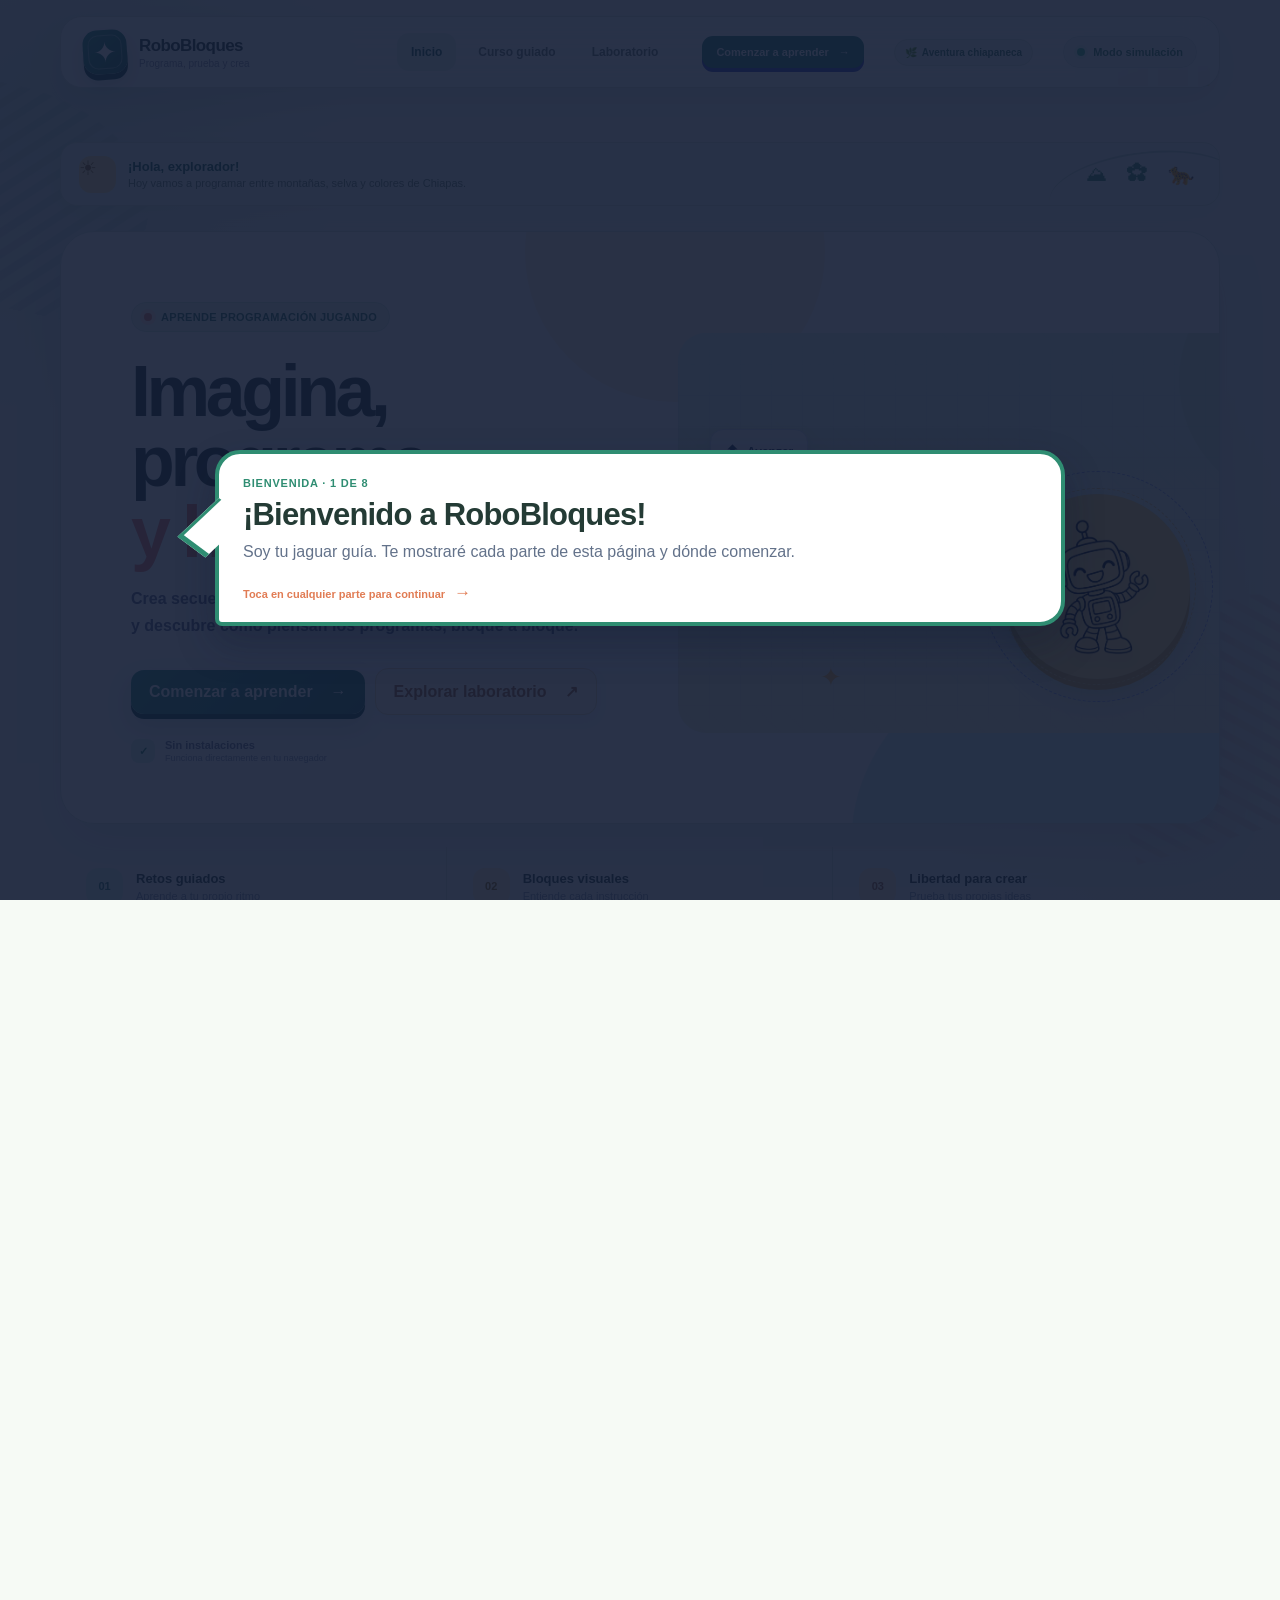
==== index.html @ 923a36af "Keep welcome tour scrims visible Co-authored-by: Copilot <223556219+Copilot@users.noreply.github.com" ====
<!DOCTYPE html>
<html lang="es">
<head>
  <meta charset="UTF-8">
  <meta name="viewport" content="width=device-width, initial-scale=1.0">
  <meta name="theme-color" content="#287C72">
  <title>RoboBloques | Inicio</title>
  <link rel="stylesheet" href="css/styles.css?v=20261118-all-screen-fixed-scrims">
</head>
<body class="site-redesign jaguar-tour-active">
  <div class="app-shell">
    <header class="topbar">
      <a class="brand" href="index.html" aria-label="RoboBloques, ir al inicio">
        <span class="brand-mark brand-mark-css" aria-hidden="true">✦</span>
        <span><strong>RoboBloques</strong><small>Programa, prueba y crea</small></span>
      </a>
      <nav class="main-nav" aria-label="Navegación principal">
        <a href="index.html" class="nav-link is-active">Inicio</a>
        <a href="curso.html" class="nav-link">Curso guiado</a>
        <a href="sandbox.html" class="nav-link">Laboratorio</a>
      </nav>
      <a class="header-cta" href="curso.html">Comenzar a aprender <span aria-hidden="true">→</span></a>
      <span class="region-badge" aria-label="Ambientación de Chiapas"><span aria-hidden="true">🌿</span> Aventura chiapaneca</span>
      <div class="topbar-badge"><span class="status-dot"></span> Modo simulación</div>
    </header>

    <main>
      <div class="chiapas-banner" aria-label="Explora, aprende y crea en Chiapas"><span class="chiapas-banner-icon" aria-hidden="true">☀</span><div><strong>¡Hola, explorador!</strong><span>Hoy vamos a programar entre montañas, selva y colores de Chiapas.</span></div><span class="chiapas-banner-art" aria-hidden="true">⛰ ✿ 🐆</span></div>
      <section class="home-hero home-hero-new" aria-labelledby="home-title">
        <div class="hero-copy">
          <span class="hero-kicker"><i aria-hidden="true"></i> Aprende programación jugando</span>
          <h1 id="home-title">Imagina, programa<br><em>y hazlo realidad.</em></h1>
          <p class="home-helper">Crea secuencias de acciones para tus personajes, resuelve retos y descubre cómo piensan los programas, bloque a bloque.</p>
          <div class="home-hero-actions">
            <a class="button button-primary" href="curso.html">Comenzar a aprender <span aria-hidden="true">→</span></a>
            <a class="button button-secondary" href="sandbox.html">Explorar laboratorio <span aria-hidden="true">↗</span></a>
          </div>
          <div class="hero-note"><span class="hero-note-mark">✓</span><span><strong>Sin instalaciones</strong><small>Funciona directamente en tu navegador</small></span></div>
        </div>
        <div class="hero-lab-visual" aria-label="Robotcito y bloques de programación" role="img">
          <div class="hero-sky-shape"></div><div class="hero-grid"></div>
          <div class="hero-block hero-block-a"><b>⬆</b> Avanzar</div>
          <div class="hero-block hero-block-b"><b>↷</b> Girar</div>
          <div class="hero-block hero-block-c"><b>⏱</b> Esperar</div>
          <div class="hero-robot-platform"><span class="platform-ring"></span><img src="Recursos/robotcito.png" alt=""></div>
          <span class="hero-path-dot path-dot-one"></span><span class="hero-path-dot path-dot-two"></span>
          <span class="hero-star hero-star-one" aria-hidden="true">✦</span><span class="hero-star hero-star-two" aria-hidden="true">✦</span>
        </div>
      </section>

      <section class="home-proof-row" aria-label="Características de RoboBloques">
        <div><span class="proof-icon proof-blue">01</span><p><strong>Retos guiados</strong><small>Aprende a tu propio ritmo</small></p></div>
        <div><span class="proof-icon proof-yellow">02</span><p><strong>Bloques visuales</strong><small>Entiende cada instrucción</small></p></div>
        <div><span class="proof-icon proof-green">03</span><p><strong>Libertad para crear</strong><small>Prueba tus propias ideas</small></p></div>
      </section>

      <section class="home-demo-section" aria-labelledby="demo-title">
        <div class="demo-heading"><span class="eyebrow">Mira cómo funciona</span><h2 id="demo-title">Una idea. Tres bloques.<br><span>Un resultado que puedes ver.</span></h2><p>En RoboBloques, cada instrucción se convierte en una acción visible. Elige, ordena y observa.</p></div>
        <div class="product-demo" aria-label="Ejemplo visual de un programa">
          <div class="demo-code-panel"><div class="demo-panel-label"><span>Tu programa</span><b>3 bloques</b></div><div class="demo-block demo-move"><i>⬆</i><span><strong>Avanzar</strong><small>Mover hacia adelante</small></span><b>1</b></div><div class="demo-connector"></div><div class="demo-block demo-turn"><i>↷</i><span><strong>Girar derecha</strong><small>Cambiar de dirección</small></span><b>2</b></div><div class="demo-connector"></div><div class="demo-block demo-wait"><i>⏱</i><span><strong>Esperar</strong><small>Hacer una pausa</small></span><b>3</b></div></div>
          <div class="demo-stage"><span class="demo-stage-label">Escenario</span><span class="demo-cloud cloud-one"></span><span class="demo-cloud cloud-two"></span><span class="demo-track-line"></span><span class="demo-goal">✦</span><img src="Recursos/robotcito.png" alt="Robotcito listo para ejecutar el programa"><span class="demo-speech">¡Listo para explorar!</span></div>
          <div class="demo-result"><span class="demo-result-icon">✓</span><strong>Programa ejecutado</strong><p>Robotcito siguió tus instrucciones.</p><a href="sandbox.html">Probarlo en el laboratorio →</a></div>
        </div>
      </section>

      <section class="home-paths home-paths-new" aria-labelledby="options-title">
        <div class="section-heading home-section-heading"><div><span class="eyebrow">Dos formas de aprender</span><h2 id="options-title">Elige cómo quieres comenzar</h2></div><span class="home-heading-note">Puedes cambiar de camino cuando quieras</span></div>
        <div class="learning-modes">
          <article class="learning-mode mode-course"><div class="mode-illustration"><span class="mode-sun"></span><span class="mode-road"></span><span class="mode-flag">★</span><span class="mode-step mode-step-one">1</span><span class="mode-step mode-step-two">2</span><span class="mode-step mode-step-three">3</span></div><div class="mode-copy"><span class="mode-label">Ruta paso a paso</span><h3>Curso guiado</h3><p>Misiones cortas para conocer los bloques, ordenar instrucciones y ganar confianza creando.</p><div class="mode-meta"><span>10 misiones</span><span>•</span><span>Nivel inicial</span></div><a href="curso.html" class="mode-link">Comenzar el curso <b>→</b></a></div></article>
          <article class="learning-mode mode-lab"><div class="mode-illustration"><span class="mode-lab-circle"></span><span class="mode-lab-block lab-block-one">⬆</span><span class="mode-lab-block lab-block-two">↷</span><span class="mode-lab-block lab-block-three">⏱</span><span class="mode-lab-spark">✦</span></div><div class="mode-copy"><span class="mode-label">Experimentación libre</span><h3>Laboratorio creativo</h3><p>Combina acciones, programa a tus personajes y descubre qué ocurre con cada nueva idea.</p><div class="mode-meta"><span>Sin límite de ideas</span><span>•</span><span>Modo libre</span></div><a href="sandbox.html" class="mode-link">Abrir el laboratorio <b>↗</b></a></div></article>
        </div>
      </section>

      <section class="home-process" id="how-it-works" aria-labelledby="process-title"><div class="process-intro"><span class="eyebrow">Así se aprende</span><h2 id="process-title">Del primer bloque<br><span>a tu propia aventura.</span></h2><p>La interfaz te acompaña para que aprender programación se sienta como crear, no como memorizar.</p></div><div class="process-list"><div class="process-item"><span>01</span><div><strong>Elige tus bloques</strong><p>Selecciona las acciones que necesita tu personaje.</p></div></div><div class="process-item"><span>02</span><div><strong>Organiza las instrucciones</strong><p>Arma una secuencia y piensa qué ocurrirá primero.</p></div></div><div class="process-item"><span>03</span><div><strong>Ejecuta y descubre</strong><p>Observa el resultado, cambia tu idea y vuelve a intentarlo.</p></div></div></div></section>

      <section class="home-final-cta" aria-labelledby="final-title"><div><span class="eyebrow">Tu siguiente gran idea empieza aquí</span><h2 id="final-title">¿Qué quieres crear hoy?</h2><p>Empieza con una misión o abre el laboratorio y construye tu propia aventura.</p></div><div class="final-actions"><a class="button button-primary" href="curso.html">Comenzar a aprender →</a><a class="button button-light" href="sandbox.html">Ir al laboratorio ↗</a></div></section>
    </main>
    <footer><strong>RoboBloques</strong><span>Aprende, prueba y crea con bloques visuales.</span><nav aria-label="Enlaces del pie de página"><a href="index.html">Inicio</a><a href="curso.html">Curso guiado</a><a href="sandbox.html">Laboratorio</a></nav></footer>
  </div>
  <section class="jaguar-welcome" id="jaguar-welcome" aria-label="Bienvenida guiada" aria-live="polite">
    <div class="jaguar-welcome-scrim"></div>
    <div class="jaguar-overlay-panels" aria-hidden="true">
      <i class="jaguar-overlay-panel panel-top"></i>
      <i class="jaguar-overlay-panel panel-right"></i>
      <i class="jaguar-overlay-panel panel-bottom"></i>
      <i class="jaguar-overlay-panel panel-left"></i>
    </div>
    <div class="jaguar-guide" role="dialog" aria-modal="true" aria-labelledby="jaguar-guide-title">
      <div class="jaguar-speech" id="jaguar-speech">
        <span class="jaguar-speech-tail" aria-hidden="true"></span>
        <span class="jaguar-speech-step" id="jaguar-speech-step"></span>
        <h2 id="jaguar-guide-title">¡Bienvenido a RoboBloques!</h2>
        <p id="jaguar-guide-text">Soy tu jaguar guía. Toca la pantalla para conocer esta aventura.</p>
        <span class="jaguar-speech-hint">Toca en cualquier parte para continuar <b aria-hidden="true">→</b></span>
      </div>
      <img class="jaguar-guide-image jaguar-guide-image-left" src="Recursos/Jaguar Izq.png" alt="Jaguar guía de RoboBloques mirando a la izquierda">
      <img class="jaguar-guide-image jaguar-guide-image-right" src="Recursos/Jaguar Der.png" alt="" aria-hidden="true">
    </div>
    <div class="jaguar-spotlight" id="jaguar-spotlight" aria-hidden="true"></div>
  </section>
  <script src="js/welcome.js?v=20261118-mobile-fixed-scrims-all-steps"></script>
  <script src="js/mobile-tour-layout.js?v=20261118-mobile-fixed-scrims-all-steps"></script>
</body>
</html>
---- css/styles.css ----
:root {
  --ink: #202344;
  --muted: #747894;
  --purple: #5b5ce2;
  --purple-dark: #4849c9;
  --lavender: #efefff;
  --yellow: #ffc857;
  --mint: #d9f7ee;
  --pink: #ffe5f0;
  --line: #e6e6f3;
  --white: #fff;
  --shadow: 0 16px 40px rgba(55, 54, 133, .1);
}

/* Sistema fluido global: los componentes escalan antes de necesitar un breakpoint. */
:root {
  --page-gutter-fluid: clamp(12px, 4vw, 36px);
}

html,
body {
  max-width: 100%;
  overflow-x: clip;
}

img,
svg,
video,
canvas {
  max-width: 100%;
}

.site-redesign main,
.site-redesign .topbar {
  width: min(1160px, calc(100% - (var(--page-gutter-fluid) * 2)));
}

.site-redesign main {
  padding-inline: 0;
}

.site-redesign .topbar {
  gap: clamp(10px, 2.5vw, 30px);
}

.site-redesign .home-hero-new {
  grid-template-columns: minmax(0, 1fr) minmax(280px, .95fr);
  gap: clamp(20px, 4vw, 64px);
  padding-inline: clamp(22px, 6vw, 70px);
}

.site-redesign .home-hero-new h1 {
  font-size: clamp(2.5rem, 5.6vw, 4.625rem);
}

.home-proof-row,
.learning-modes,
.product-demo,
.entry-grid {
  grid-template-columns: repeat(auto-fit, minmax(min(100%, 240px), 1fr));
}

.site-redesign .lesson-layout {
  grid-template-columns: minmax(210px, .78fr) minmax(0, 2fr);
}

.site-redesign .workspace-layout {
  grid-template-columns: minmax(220px, .8fr) minmax(0, 2fr);
}

.entry-card,
.learning-mode,
.lesson-content,
.home-demo-section,
.stage-column,
.program-panel,
.sequence-panel {
  container-type: inline-size;
}

.entry-card,
.learning-mode,
.lesson-intro,
.challenge-card,
.lesson-block-picker,
.lesson-workspace,
.lesson-actions,
.lesson-navigation,
.stage-toolbar,
.sequence-panel-heading {
  min-width: 0;
}

.entry-card p,
.learning-mode p,
.lesson-intro p,
.challenge-card p,
.stage-toolbar span,
.sequence-character {
  overflow-wrap: anywhere;
}

.hero-lab-visual,
.demo-stage,
.lesson-stage {
  aspect-ratio: 16 / 9;
}

@container (max-width: 420px) {
  .entry-card {
    display: grid;
    grid-template-columns: minmax(56px, 76px) minmax(0, 1fr);
    gap: clamp(12px, 4cqw, 20px);
    min-height: 0;
    padding: clamp(16px, 5cqw, 24px);
  }

  .entry-card .card-icon {
    width: 100%;
    height: auto;
    aspect-ratio: 1;
  }

  .entry-card h3 {
    font-size: clamp(1.05rem, 6cqw, 1.4rem);
  }
}

@container (max-width: 520px) {
  .learning-mode {
    grid-template-columns: minmax(76px, 30%) minmax(0, 1fr);
  }

  .mode-copy {
    min-width: 0;
    padding: clamp(14px, 4cqw, 22px);
  }

  .mode-meta {
    flex-wrap: wrap;
  }
}

@media (max-width: 768px) {
  .site-redesign main {
    width: min(100% - 24px, 560px);
  }

  .site-redesign .home-hero-new {
    grid-template-columns: 1fr;
  }

  .site-redesign .lesson-layout,
  .site-redesign .workspace-layout {
    grid-template-columns: 1fr;
  }

  .site-redesign .lesson-actions,
  .site-redesign .lesson-navigation {
    flex-wrap: wrap;
  }

  .site-redesign .lesson-navigation > * {
    min-width: min(100%, 150px);
    flex: 1 1 150px;
  }
}

@media (max-width: 480px) {
  .site-redesign .home-hero-new h1 {
    letter-spacing: -0.08em;
  }

  .site-redesign .home-hero-new .hero-lab-visual {
    aspect-ratio: 1 / 1;
  }

  .site-redesign .lesson-stage,
  .site-redesign .demo-stage {
    aspect-ratio: 4 / 3;
  }
}

* { box-sizing: border-box; }
html { scroll-behavior: smooth; }
body { margin: 0; background: #fafaff; color: var(--ink); font-family: "Trebuchet MS", "Segoe UI", sans-serif; }
a { color: inherit; text-decoration: none; }
button { font: inherit; }
.app-shell { min-height: 100vh; }
.topbar { height: 76px; display: flex; align-items: center; gap: 36px; padding: 0 max(24px, calc((100% - 1180px) / 2)); background: var(--white); border-bottom: 1px solid var(--line); }
.brand { display: flex; align-items: center; gap: 10px; margin-right: auto; }
.brand-mark { display: grid; place-items: center; width: 48px; height: 48px; overflow: hidden; border-radius: 14px; background: var(--lavender); font-size: 25px; }
.brand-mark img { display: block; width: 100%; height: 100%; object-fit: cover; }
.brand strong, .brand small { display: block; }
.brand strong { font-size: 18px; letter-spacing: -.4px; }
.brand small { color: var(--muted); font-size: 11px; margin-top: 2px; }
.main-nav { display: flex; align-self: stretch; gap: 25px; }
.nav-link { display: flex; align-items: center; color: var(--muted); font-size: 14px; font-weight: 700; position: relative; }
.nav-link.is-active, .nav-link:hover { color: var(--purple); }
.nav-link.is-active::after { content: ""; position: absolute; right: 0; bottom: 0; left: 0; height: 3px; border-radius: 3px 3px 0 0; background: var(--purple); }
.topbar-badge, .progress-badge { padding: 9px 13px; border-radius: 20px; background: #f6f6fc; color: var(--muted); font-size: 11px; font-weight: 700; white-space: nowrap; }
.status-dot { display: inline-block; width: 8px; height: 8px; margin-right: 5px; border-radius: 50%; background: #4fcd9b; box-shadow: 0 0 0 3px #dff9ee; }
main { max-width: 1180px; margin: 0 auto; padding: 54px 24px 70px; }
.view { display: none; animation: appear .35s ease; }
.view.is-visible { display: block; }
@keyframes appear { from { opacity: 0; transform: translateY(6px); } to { opacity: 1; transform: translateY(0); } }
.hero { display: flex; align-items: center; justify-content: space-between; min-height: 350px; padding: 25px 74px; overflow: hidden; border-radius: 30px; background: linear-gradient(120deg, #eaeaff, #f5f2ff); }
.hero-copy { max-width: 540px; }
.eyebrow { display: inline-block; color: var(--purple); font-size: 12px; font-weight: 800; letter-spacing: .5px; text-transform: uppercase; }
h1, h2, h3, p { margin-top: 0; }
h1 { margin: 10px 0 14px; font-size: clamp(34px, 5vw, 51px); line-height: 1.05; letter-spacing: -1.8px; }
h1 span { color: var(--purple); }
.hero p, .page-header p { max-width: 475px; color: var(--muted); line-height: 1.6; }
.button { display: inline-flex; align-items: center; justify-content: center; border: 0; border-radius: 12px; padding: 13px 18px; cursor: pointer; font-weight: 800; transition: transform .2s, box-shadow .2s, background .2s; }
.button:hover { transform: translateY(-2px); }
.button-primary { color: white; background: var(--purple); box-shadow: 0 8px 18px rgba(91, 92, 226, .22); }
.button-primary:hover { background: var(--purple-dark); }
.button-quiet { color: var(--purple); background: transparent; }
.hero .button { gap: 18px; margin-top: 11px; }
.hero-robot { position: relative; display: grid; place-items: center; width: 340px; height: 290px; }
.robot-face { display: grid; place-items: center; width: 255px; height: 240px; overflow: visible; z-index: 2; }
.robot-face img { display: block; width: auto; height: auto; max-width: 100%; max-height: 100%; object-fit: contain; object-position: center; }
.robot-wheels { display: flex; justify-content: space-between; width: 173px; margin-top: -4px; z-index: 1; }
.robot-wheels span { width: 38px; height: 59px; border-radius: 50%; background: var(--ink); }
.hero-shadow { position: absolute; bottom: 17px; width: 250px; height: 22px; border-radius: 50%; background: rgba(91, 92, 226, .16); }
.spark { position: absolute; color: var(--purple); font-size: 27px; }.spark-one { top: 20px; right: 18px; }.spark-two { bottom: 73px; left: 15px; font-size: 19px; }
.section-heading { display: flex; align-items: end; justify-content: space-between; margin: 50px 0 21px; }
h2 { margin: 6px 0 0; font-size: 27px; letter-spacing: -.8px; }
.step-pill { padding: 8px 12px; border-radius: 16px; color: #ad7415; background: #fff4d9; font-size: 11px; font-weight: 800; }
.entry-grid { display: grid; grid-template-columns: 1fr 1fr; gap: 22px; }
.entry-card { display: flex; gap: 24px; min-height: 190px; padding: 28px; border-radius: 22px; border: 1px solid transparent; box-shadow: var(--shadow); transition: transform .2s, box-shadow .2s; }
.entry-card:hover { transform: translateY(-4px); box-shadow: 0 20px 44px rgba(55, 54, 133, .16); }
.entry-card-course { background: var(--white); border-color: #e5e4ff; }.entry-card-sandbox { background: #fff8e9; border-color: #ffedc2; }
.card-icon { display: grid; place-items: center; width: 112px; height: 112px; flex: none; overflow: visible; border-radius: 25px; background: var(--lavender); }.card-icon img { display: block; width: auto; height: auto; max-width: 100%; max-height: 100%; object-fit: contain; object-position: center; }.entry-card-sandbox .card-icon { background: #ffebb9; }
.card-label { display: block; margin-bottom: 8px; color: var(--muted); font-size: 11px; font-weight: 800; letter-spacing: .4px; text-transform: uppercase; }
.entry-card h3, .status-copy h3 { margin: 0 0 8px; font-size: 22px; }.entry-card p { margin-bottom: 18px; color: var(--muted); font-size: 13px; line-height: 1.5; }.card-action { color: var(--purple); font-size: 12px; font-weight: 800; }.card-action b { margin-left: 7px; }
.status-panel { display: flex; align-items: center; gap: 24px; margin-top: 24px; padding: 20px 28px; border: 1px solid var(--line); border-radius: 18px; background: white; }.status-illustration { display: grid; place-items: center; width: 130px; height: 82px; overflow: visible; border-radius: 18px; background: var(--mint); }.status-illustration img { display: block; width: auto; height: auto; max-width: 100%; max-height: 100%; object-fit: contain; object-position: center; }.status-copy { flex: 1; }.status-copy .card-label { margin-bottom: 3px; }.status-copy h3 { font-size: 16px; margin-bottom: 3px; }.status-copy p { margin: 0; color: var(--muted); font-size: 12px; }.connection-status { color: #43a982; font-size: 12px; font-weight: 800; }
.page-header { display: flex; align-items: end; justify-content: space-between; margin-bottom: 35px; }.page-header h1 { margin-bottom: 8px; font-size: 42px; }.page-header p { margin-bottom: 0; }
.lesson-layout, .sandbox-layout { display: grid; grid-template-columns: 250px 1fr; gap: 32px; }.lesson-sidebar { padding-right: 25px; border-right: 1px solid var(--line); }.progress-top { display: flex; justify-content: space-between; margin-bottom: 9px; color: var(--muted); font-size: 11px; font-weight: 800; }.progress-top strong { color: var(--purple); }.progress-stars { margin: -3px 0 9px; color: #b87900; font-size: 12px; font-weight: 900; }.progress-track { height: 7px; overflow: hidden; border-radius: 5px; background: #e9e9f5; }.progress-track span { display: block; height: 100%; border-radius: inherit; background: var(--purple); }.lesson-list { margin-top: 35px; }.list-title, .menu-title { display: block; margin-bottom: 15px; color: var(--muted); font-size: 11px; font-weight: 800; letter-spacing: .7px; text-transform: uppercase; }.lesson-item { display: flex; align-items: center; gap: 10px; padding: 12px 8px; margin-bottom: 8px; border-radius: 12px; }.lesson-item.is-current { background: var(--lavender); color: var(--purple); }.lesson-item.is-locked { color: #a9aabd; }.lesson-item > span { display: grid; place-items: center; width: 27px; height: 27px; border-radius: 50%; background: white; font-size: 12px; font-weight: 800; }.lesson-item.is-current > span { color: white; background: var(--purple); }.lesson-item div { flex: 1; }.lesson-item strong, .lesson-item small { display: block; }.lesson-item strong { font-size: 12px; }.lesson-item small { margin-top: 3px; font-size: 10px; }.lesson-item b { font-size: 15px; }.tip-box { display: flex; gap: 8px; margin-top: 70px; padding: 14px; border-radius: 13px; background: #fff4d9; color: #9a7228; font-size: 12px; line-height: 1.4; }.tip-box p { margin: 0; }.lesson-intro { display: flex; gap: 17px; align-items: center; }.lesson-number { display: grid; place-items: center; width: 48px; height: 48px; color: var(--purple); border-radius: 14px; background: var(--lavender); font-size: 17px; font-weight: 900; }.lesson-intro h2 { margin: 0 0 4px; font-size: 21px; }.lesson-intro p { margin: 0; color: var(--muted); font-size: 13px; }.challenge-card { display: flex; gap: 13px; margin: 25px 0; padding: 16px; border-radius: 14px; background: var(--mint); color: #267c67; }.challenge-icon { font-size: 25px; }.challenge-card strong { display: block; margin-bottom: 4px; font-size: 12px; }.challenge-card p { margin: 0; font-size: 12px; line-height: 1.45; }
.module-nav { margin-top: 24px; }.module-item { display: flex; align-items: flex-start; gap: 9px; width: 100%; margin-bottom: 7px; padding: 9px 8px; border: 0; border-radius: 11px; color: var(--muted); background: transparent; cursor: pointer; text-align: left; }.module-item:hover:not(:disabled), .module-item.is-current { color: var(--purple); background: var(--lavender); }.module-item:disabled { cursor: not-allowed; opacity: .55; }.module-item > span { display: grid; flex: 0 0 25px; place-items: center; width: 25px; height: 25px; border-radius: 8px; color: var(--purple); background: white; font-size: 11px; font-weight: 900; }.module-item div { flex: 1; }.module-item strong, .module-item small { display: block; }.module-item strong { font-size: 12px; line-height: 1.25; }.module-item small { margin-top: 2px; font-size: 10px; line-height: 1.25; }.module-item .module-level { color: #b87913; font-size: 9px; font-weight: 900; letter-spacing: .4px; text-transform: uppercase; }.module-item b { font-size: 15px; }.module-kicker { display: block; margin-bottom: 3px; color: var(--purple); font-size: 10px; font-weight: 900; letter-spacing: .6px; text-transform: uppercase; }
.progress-reset { margin-top: 10px; padding: 0; border: 0; background: transparent; color: var(--muted); font-size: 10px; text-decoration: underline; cursor: pointer; }
.progress-reset:hover, .progress-reset:focus-visible { color: var(--purple); }
.course-character-card { margin-top: 24px; padding: 14px; border: 1px solid #e5e4ff; border-radius: 15px; background: #fff; }
.course-character-current { display: flex; align-items: center; gap: 9px; margin-bottom: 12px; }
.course-character-current img { width: 43px; height: 43px; object-fit: contain; border-radius: 11px; background: var(--lavender); }
.course-character-current strong, .course-character-current small { display: block; }
.course-character-current strong { color: var(--ink); font-size: 12px; }
.course-character-current small { margin-top: 3px; color: var(--muted); font-size: 9px; line-height: 1.25; }
.button-character-change { width: 100%; padding: 8px 10px; color: var(--purple); background: var(--lavender); font-size: 10px; }
.button-character-change:hover, .button-character-change:focus-visible { background: #e2e2ff; }
.course-character-modal { position: fixed; z-index: 1200; inset: 0; display: none; place-items: center; padding: 20px; background: rgba(32, 35, 68, .68); }
.course-character-modal.is-visible { display: grid; }
.course-character-modal-card { width: min(520px, 100%); padding: 30px; border: 4px solid #ffd166; border-radius: 24px; background: #fff; box-shadow: 0 24px 70px rgba(8, 14, 48, .3); text-align: center; }
.course-character-modal-card h2 { margin: 8px 0; font-size: 28px; }
.course-character-modal-card > p { margin-bottom: 22px; color: var(--muted); font-size: 13px; }
.course-character-options { display: grid; grid-template-columns: repeat(auto-fit, minmax(150px, 1fr)); gap: 13px; margin-bottom: 22px; }
.course-character-option { display: grid; justify-items: center; gap: 6px; padding: 14px 10px; border: 2px solid var(--line); border-radius: 16px; color: var(--ink); background: #fff; cursor: pointer; }
.course-character-option:hover, .course-character-option:focus-visible, .course-character-option.is-selected { border-color: var(--purple); background: var(--lavender); }
.course-character-option img { width: 82px; height: 82px; object-fit: contain; }
.course-character-option strong { font-size: 13px; }
.course-character-option span { color: var(--muted); font-size: 10px; }
.course-character-option.is-selected span { color: var(--purple); font-weight: 800; }
.course-character-modal-card .button { width: 100%; }
.course-character-modal-open { overflow: hidden; }
@media (max-width: 700px) {
  .jaguar-mobile-card.is-final {
    position: fixed !important;
    top: 14px !important;
    right: 10px !important;
    bottom: auto !important;
    left: 10px !important;
    transform: none !important;
  }

  .jaguar-guide.is-positioned {
    left: 12px !important;
    right: 12px !important;
    top: auto !important;
    bottom: 12px !important;
    width: calc(100% - 24px) !important;
    max-width: 430px;
    transform: none !important;
  }

  .jaguar-guide.guide-final {
    top: 14px !important;
    bottom: auto !important;
  }

  html.course-character-modal-open,
  body.course-character-modal-open {
    height: 100%;
    overflow: hidden;
    overscroll-behavior: none;
  }

  .course-character-modal {
    display: none;
    align-items: flex-start;
    justify-items: center;
    overflow-y: auto;
    overscroll-behavior: contain;
    padding: 12px;
    -webkit-overflow-scrolling: touch;
  }

  .course-character-modal.is-visible {
    display: grid;
  }

  .course-character-modal-card {
    width: 100%;
    max-height: calc(100dvh - 24px);
    box-sizing: border-box;
    padding: 20px 16px 16px;
    overflow-y: auto;
    overscroll-behavior: contain;
    -webkit-overflow-scrolling: touch;
  }

  .course-character-modal-card h2 {
    margin: 4px 0 6px;
    font-size: 23px;
  }

  .course-character-modal-card > p {
    margin-bottom: 14px;
    font-size: 12px;
  }

  .course-character-options {
    grid-template-columns: repeat(2, minmax(0, 1fr));
    gap: 8px;
    margin-bottom: 14px;
  }

  .course-character-option {
    gap: 3px;
    padding: 8px 6px;
  }

  .course-character-option img {
    width: 58px;
    height: 58px;
  }

  .course-character-option strong {
    font-size: 11px;
  }
}
.block-workspace { min-height: 310px; padding: 20px; border: 2px dashed #cfcef4; border-radius: 17px; background: #f8f8ff; }.workspace-label { display: flex; justify-content: space-between; color: var(--ink); font-size: 12px; font-weight: 800; }.workspace-label small { color: var(--muted); font-weight: 600; }.empty-program { display: grid; place-items: center; height: 195px; color: var(--muted); text-align: center; }.plus-icon { display: block; color: var(--purple); font-size: 34px; }.empty-program p { font-size: 13px; line-height: 1.5; }.empty-program small { color: #a3a4bb; }.workspace-placeholder { color: #c0c0d5; font-size: 11px; text-align: center; }.lesson-actions { display: flex; align-items: center; gap: 8px; margin-top: 20px; }.simulation-message { min-height: 18px; margin: 13px 0 0; color: #3b967b; font-size: 12px; font-weight: 800; }
.sandbox-header { align-items: center; }.sandbox-header .button { flex: none; }.sandbox-layout { grid-template-columns: 220px 1fr; }.blocks-menu { padding-right: 18px; }.category-button { display: flex; align-items: center; gap: 11px; width: 100%; margin-bottom: 6px; padding: 12px 10px; border: 0; border-radius: 11px; color: var(--muted); background: transparent; cursor: pointer; font-size: 12px; font-weight: 800; text-align: left; }.category-button span { font-size: 19px; }.category-button b { margin-left: auto; font-size: 18px; }.category-button:hover, .category-button.is-selected { color: var(--purple); background: var(--lavender); }.menu-note { margin-top: 50px; padding: 14px; border-radius: 13px; color: #a17626; background: #fff5db; font-size: 11px; line-height: 1.5; }.sandbox-board { min-width: 0; padding: 22px; border: 1px solid var(--line); border-radius: 20px; background: white; box-shadow: var(--shadow); }.board-toolbar { display: flex; align-items: center; justify-content: space-between; margin-bottom: 22px; }.board-toolbar strong, .board-toolbar span { display: block; }.board-toolbar strong { font-size: 17px; }.board-toolbar span { margin-top: 4px; color: var(--muted); font-size: 11px; }.board-count { padding: 7px 9px; border-radius: 10px; color: var(--purple) !important; background: var(--lavender); font-weight: 800; }.visual-blocks { display: grid; grid-template-columns: repeat(2, minmax(0, 1fr)); gap: 12px; }.visual-block { display: flex; align-items: center; gap: 10px; min-height: 62px; padding: 15px; border-radius: 12px; color: white; box-shadow: 0 5px 11px rgba(40, 40, 80, .11); }.visual-block .block-icon { font-size: 23px; }.visual-block strong { display: block; font-size: 13px; }.visual-block small { display: block; margin-top: 4px; opacity: .8; font-size: 10px; }.block-movement { background: #5b5ce2; }.block-control { background: #ed9b42; }.block-loop { background: #47b895; }.block-condition { background: #d76596; }.block-sensor { background: #4b9aca; }.blockly-reserved { display: grid; place-items: center; min-height: 210px; margin-top: 24px; border: 2px dashed #d3d2ee; border-radius: 13px; color: #b0b0c6; text-align: center; }.blockly-reserved span { font-size: 28px; opacity: .7; }.blockly-reserved strong { margin-top: 8px; color: #9999b4; font-size: 13px; }.blockly-reserved p { margin: 5px 20px 0; font-size: 11px; }
footer { padding: 22px; color: #a6a6b9; font-size: 11px; text-align: center; } footer span:first-child { color: var(--purple); font-weight: 800; }
@media (max-width: 760px) { .topbar { height: auto; flex-wrap: wrap; gap: 12px; padding: 14px 20px 0; }.brand { margin-right: auto; }.topbar-badge { display: none; }.main-nav { order: 3; width: 100%; height: 42px; gap: 22px; }.nav-link { font-size: 12px; }.hero { padding: 35px 25px; }.hero-robot { display: none; }.entry-grid, .lesson-layout, .sandbox-layout { grid-template-columns: 1fr; }.section-heading { margin-top: 36px; }.lesson-sidebar { padding-right: 0; border-right: 0; }.tip-box { margin-top: 20px; }.page-header { align-items: start; flex-direction: column; gap: 15px; }.sandbox-header .button { align-self: stretch; }.blocks-menu { padding-right: 0; }.category-button { display: inline-flex; width: auto; margin-right: 3px; }.category-button b { display: none; }.menu-note { display: none; }.visual-blocks { grid-template-columns: 1fr; }.sandbox-board { padding: 16px; } }
@media (max-width: 460px) { main { padding: 30px 16px 50px; }.hero { border-radius: 21px; }.hero h1 { font-size: 36px; }.entry-card { gap: 14px; padding: 20px; }.card-icon { width: 48px; height: 48px; font-size: 25px; }.entry-card h3 { font-size: 18px; }.status-panel { align-items: start; flex-wrap: wrap; }.connection-status { width: 100%; margin-left: 67px; }.page-header h1 { font-size: 35px; }.lesson-actions { align-items: stretch; flex-direction: column; }.lesson-actions .button { width: 100%; } }

/* Estilo infantil del laboratorio y piezas interactivas */
body { background: #fffaf2; }
.topbar { border-bottom: 4px solid #ffe7a8; box-shadow: 0 4px 0 rgba(255, 200, 87, .12); }
.brand-mark { background: #ffe9a8; transform: rotate(-4deg); }
.hero { background: linear-gradient(120deg, #d9f6ef 0%, #e9e4ff 55%, #ffe4ef 100%); border: 3px solid white; box-shadow: 0 10px 0 #c8e9df; }
.hero-copy h1 { color: #27345f; }
.hero-copy h1 span { color: #ef6c9d; }
.hero .button-primary, .sandbox-header .button-primary { background: #f06b9c; box-shadow: 0 5px 0 #c84978; }
.hero .button-primary:hover, .sandbox-header .button-primary:hover { background: #df5689; box-shadow: 0 3px 0 #c84978; }
.robot-face { background: #ffd166; border-color: #27345f; }
.section-heading h2, .page-header h1 { color: #27345f; }
.entry-card { border: 3px solid white; box-shadow: 0 7px 0 rgba(91, 92, 226, .18); }
.entry-card-course { background: #e6e2ff; border-color: #cfc9ff; }
.entry-card-sandbox { background: #ffe9b6; border-color: #ffd67a; }
.entry-card h3 { color: #27345f; }
.status-panel { border: 3px solid white; box-shadow: 0 5px 0 #dcefe8; background: #e2f8ef; }
.sandbox-header { padding: 25px 30px; border-radius: 24px; background: #ffe9b6; border: 3px solid white; box-shadow: 0 7px 0 #f1d687; }
.sandbox-header h1 { margin-top: 5px; margin-bottom: 2px; }
.sandbox-layout { margin-top: 29px; grid-template-columns: 220px minmax(0, 1fr); }
.blocks-menu { padding: 19px 14px 20px; border-radius: 22px; background: #e9e4ff; box-shadow: 0 6px 0 #d2cbff; }
.menu-title { color: #5b5ce2; padding-left: 8px; }
.category-button { color: #52577d; border: 2px solid transparent; }
.category-button:hover, .category-button.is-selected { color: #413db2; border-color: #aaa4f5; background: white; }
.menu-note { background: #fff8d9; border: 2px dashed #f5c75a; }
.sandbox-board { padding: 26px; border: 3px solid white; background: #ffffff; box-shadow: 0 7px 0 #ddd9ef; }
.board-toolbar { padding-bottom: 14px; border-bottom: 2px dashed #dddaf2; }
.board-toolbar strong { color: #27345f; font-size: 21px; }
.board-count { background: #e1f7ed; color: #2d9b79 !important; border: 2px solid #b6e9d7; }
.visual-blocks { grid-template-columns: repeat(3, minmax(0, 1fr)); gap: 14px; }
.visual-block { min-height: 83px; align-items: flex-start; padding: 15px 13px; border: 3px solid rgba(255, 255, 255, .55); border-radius: 17px 17px 17px 5px; cursor: grab; user-select: none; transition: transform .18s, filter .18s, box-shadow .18s; }
.visual-block:hover, .visual-block:focus { transform: translateY(-5px) rotate(-1deg); filter: saturate(1.12); box-shadow: 0 9px 0 rgba(39, 52, 95, .16); outline: none; }
.visual-block:active, .visual-block.is-dragging { cursor: grabbing; opacity: .55; transform: scale(.97); }
.visual-block .block-icon { font-size: 27px; }
.visual-block strong { font-size: 14px; }
.program-area { margin-top: 27px; padding: 18px; border-radius: 20px; background: #f4f2ff; border: 3px solid #d6d1ff; }
.program-heading { display: flex; align-items: center; justify-content: space-between; color: #413db2; font-size: 15px; font-weight: 900; }
.program-heading button { border: 0; padding: 6px 10px; border-radius: 9px; color: #df5689; background: #ffe1ed; cursor: pointer; font-size: 11px; font-weight: 800; }
.drop-zone { display: flex; flex-wrap: wrap; align-content: flex-start; align-items: center; gap: 10px; min-height: 145px; margin-top: 13px; padding: 15px; border: 3px dashed #aba5ea; border-radius: 15px; background: #fff; transition: background .2s, border-color .2s, transform .2s; }
.drop-zone.is-over { border-color: #f06b9c; background: #fff1f7; transform: scale(1.01); }
.drop-hint { display: grid; width: 100%; place-items: center; gap: 4px; color: #8b8ca9; text-align: center; }
.drop-hint span { font-size: 28px; }.drop-hint strong { color: #5b5ce2; font-size: 14px; }.drop-hint small { line-height: 1.4; font-size: 11px; }
.program-block { display: flex; align-items: center; gap: 8px; min-width: 145px; padding: 12px 9px 12px 13px; border-radius: 12px 12px 12px 4px; color: white; box-shadow: 0 4px 0 rgba(39, 52, 95, .18); animation: block-pop .22s ease-out; }.program-block span { font-size: 20px; }.program-block strong { flex: 1; font-size: 12px; }.program-block button { padding: 0 3px; border: 0; color: white; background: transparent; cursor: pointer; font-size: 18px; font-weight: 900; }
@keyframes block-pop { from { opacity: 0; transform: scale(.7) rotate(-4deg); } to { opacity: 1; transform: scale(1) rotate(0); } }
.program-area .blockly-reserved { min-height: 86px; margin-top: 14px; border-width: 2px; background: rgba(255, 255, 255, .5); }.program-area .blockly-reserved span { font-size: 20px; }.program-area .blockly-reserved strong { margin-top: 3px; font-size: 11px; }.program-area .blockly-reserved p { margin: 2px 0 0; font-size: 10px; }
.block-control { background: #f2a33f; }.block-loop { background: #44b991; }.block-sensor { background: #4d9fd0; }.block-movement { background: #6868e7; }
@media (max-width: 900px) { .visual-blocks { grid-template-columns: repeat(2, minmax(0, 1fr)); } }
@media (max-width: 760px) { .sandbox-header { padding: 20px; }.sandbox-layout { margin-top: 20px; }.blocks-menu { padding: 15px 9px; }.visual-blocks { grid-template-columns: repeat(2, minmax(0, 1fr)); }.program-area { padding: 13px; } }
@media (max-width: 460px) { .visual-blocks { grid-template-columns: 1fr; }.visual-block { min-height: 68px; align-items: center; }.sandbox-board { padding: 18px 14px; }.drop-zone { min-height: 160px; } }

/* Inicio simple y curso guiado con bloques visibles */
.home-hero { min-height: 320px; padding: 28px 70px; }
.home-helper { margin-bottom: 0 !important; color: #5d6385 !important; font-size: 18px; font-weight: 700; }
.home-section-heading { margin-top: 39px; }
.home-section-heading h2 { font-size: 25px; }
.home-status { margin-top: 22px; }
.home-status .status-copy h3 { font-size: 17px; }
.lesson-block-picker { margin: 23px 0 13px; padding: 14px 16px; border: 2px solid #ffe09a; border-radius: 15px; background: #fff8dd; }
.challenge-area { display: flex; align-items: center; gap: 13px; margin: 20px 0 18px; }
.challenge-area .challenge-card { flex: 1; margin: 0; }
.challenge-hint-wrap { position: relative; display: inline-flex; flex: 0 0 auto; }
.challenge-hint-wrap .hint-button { display: grid; place-items: center; width: 43px; height: 43px; padding: 0; border: 3px solid #f0b72f; border-radius: 50%; background: #fff4c7; color: #704c00; font-size: 21px; line-height: 1; box-shadow: 0 4px 0 #e4a91f; cursor: pointer; transition: transform .18s ease, background .18s ease, opacity .18s ease; }
.challenge-hint-wrap .hint-button:not(:disabled):hover, .challenge-hint-wrap .hint-button:not(:disabled):focus-visible { background: #ffe89a; transform: translateY(-2px); }
.challenge-hint-wrap .hint-button:disabled { cursor: not-allowed; opacity: .38; box-shadow: none; filter: grayscale(.5); }
.challenge-hint-wrap .lesson-hint { right: 0; bottom: calc(100% + 14px); }
.challenge-card { position: relative; display: flex; align-items: center; gap: 13px; margin: 20px 0 18px; padding: 17px 19px; overflow: hidden; border: 3px solid #706fe8; border-radius: 20px; background: linear-gradient(135deg, #f4f2ff 0%, #fff 58%, #fff7d7 100%); box-shadow: 0 7px 0 rgba(91, 92, 226, .13), 0 10px 22px rgba(55, 54, 133, .1); }
.challenge-card::after { position: absolute; top: -34px; right: -27px; width: 110px; height: 110px; border-radius: 50%; background: rgba(255, 200, 87, .22); content: ""; pointer-events: none; }
.challenge-card-heading { position: relative; z-index: 1; display: flex; align-items: center; gap: 11px; }
.challenge-icon { display: grid; flex: 0 0 48px; place-items: center; width: 48px; height: 48px; border-radius: 15px; background: #706fe8; box-shadow: 0 4px 0 #5253c9; font-size: 26px; }
.challenge-label { display: block; color: #6d6cbd; font-size: 10px; font-weight: 900; letter-spacing: .8px; text-transform: uppercase; }
.challenge-card h3 { margin: 1px 0 0; color: var(--ink); font-size: 21px; }
.challenge-card > div { position: relative; z-index: 1; }
.challenge-card > div > strong { display: block; margin-bottom: 4px; color: var(--ink); font-size: 14px; }
.challenge-card > div > p { margin: 0; color: #267c67; font-size: 13px; font-weight: 800; line-height: 1.45; }
.challenge-kind { position: relative; z-index: 1; margin-left: auto; padding: 6px 9px; border: 2px solid #f0b72f; border-radius: 999px; background: #fff8d9; color: #765700; font-size: 10px; font-weight: 900; text-transform: uppercase; }
.challenge-main { position: relative; z-index: 1; padding: 12px 14px; border-left: 5px solid #f06b9c; border-radius: 9px; background: rgba(255, 255, 255, .78); }
.challenge-main strong { display: block; margin-bottom: 3px; color: #3b3a91; font-size: 16px; }
.challenge-main p { margin: 0; color: var(--muted); font-size: 13px; line-height: 1.45; }
.challenge-sequence-wrap { position: relative; z-index: 1; }
.challenge-subtitle { display: block; margin-bottom: 8px; color: #6d6cbd; font-size: 10px; font-weight: 900; letter-spacing: .6px; text-transform: uppercase; }
.challenge-sequence { display: flex; align-items: center; flex-wrap: wrap; gap: 7px; min-height: 42px; }
.challenge-step { display: inline-flex; align-items: center; gap: 6px; padding: 9px 11px; border: 2px solid #aba5ea; border-radius: 10px 10px 10px 3px; background: #fff; color: #3b3a91; font-size: 12px; font-weight: 800; box-shadow: 0 3px 0 #dedcff; }
.challenge-step-icon { font-size: 17px; }
.challenge-arrow { color: #f06b9c; font-size: 19px; font-weight: 900; }
.challenge-free { padding: 9px 12px; border: 2px dashed #f0b72f; border-radius: 11px; background: #fffdf0; color: #765700; font-size: 12px; font-weight: 800; }
.challenge-start { position: relative; z-index: 1; display: flex; align-items: center; gap: 8px; padding-top: 11px; border-top: 2px dashed rgba(112, 111, 232, .25); color: #4d4b9e; font-size: 12px; }
.challenge-start > span { display: grid; flex: 0 0 26px; place-items: center; width: 26px; height: 26px; border-radius: 50%; background: #ffe89a; font-size: 15px; }
.lesson-stage { position: relative; display: flex; align-items: center; min-height: 170px; margin: 20px 0; overflow: hidden; padding: 18px 34px; border: 3px solid #e5e4ff; border-radius: 18px; background: linear-gradient(180deg, #fff, #f5f3ff); }
.lesson-stage img { position: relative; z-index: 1; width: 112px; height: 100px; object-fit: contain; transition: none; }
.lesson-target { position: absolute; top: 18px; right: 24px; color: var(--purple); font-size: 12px; font-weight: 800; }
.lesson-success-scrim { position: fixed; z-index: 1090; inset: 0; display: none; background: rgba(18, 24, 58, .78); pointer-events: none; }
.lesson-success-scrim.is-visible { display: block; pointer-events: auto; animation: success-scrim-in .35s ease-out both; }
.lesson-success { position: absolute; z-index: 3; inset: 0; display: grid; place-content: center; justify-items: center; overflow: hidden; color: var(--ink); background: radial-gradient(circle at center, rgba(255, 255, 255, .97) 0 21%, rgba(255, 237, 162, .93) 22%, rgba(255, 255, 255, .88) 52%, rgba(112, 111, 232, .7) 100%); opacity: 0; pointer-events: none; transform: scale(.8); }
.lesson-success::before, .lesson-success::after { position: absolute; top: 50%; left: 50%; width: 20px; height: 20px; border-radius: 4px; content: ""; opacity: 0; pointer-events: none; }
.lesson-success::before { background: #f06b9c; box-shadow: -150px -62px #f0b72f, 153px -48px #287c72, -178px 35px #706fe8, 170px 67px #ff8b5f, -93px 105px #287c72, 107px 112px #f06b9c, -207px -8px #ffcf4a, 210px 12px #706fe8; transform: rotate(18deg); }
.lesson-success::after { width: 270px; height: 270px; border: 7px dotted rgba(255, 255, 255, .9); border-radius: 50%; background: transparent; box-shadow: 0 0 0 14px rgba(255, 200, 87, .22), 0 0 0 30px rgba(255, 255, 255, .14); transform: translate(-50%, -50%) scale(.2); }
.lesson-success.is-visible { animation: success-splash 1.05s cubic-bezier(.2, .8, .2, 1) forwards; }
.lesson-success.is-visible { position: fixed; z-index: 1100; inset: 50% auto auto 50%; width: min(620px, calc(100% - 32px)); min-height: 390px; padding: 42px 24px; border: 5px solid #ffd166; border-radius: 32px; box-sizing: border-box; transform: translate(-50%, -50%) scale(.8); box-shadow: 0 0 0 10px rgba(255, 209, 102, .2), 0 24px 70px rgba(8, 14, 48, .45); }
.success-close { position: absolute; z-index: 5; top: 12px; right: 14px; display: grid; width: 36px; height: 36px; place-items: center; border: 0; border-radius: 50%; color: #513d00; background: rgba(255, 255, 255, .8); font-size: 28px; line-height: 1; cursor: pointer; }
.success-close:hover { background: #fff; transform: scale(1.05); }
.lesson-success.is-visible::before { animation: success-confetti 1.15s .08s ease-out forwards; }
.lesson-success.is-visible::after { animation: success-ring 1.1s ease-out forwards; }
.success-star { position: relative; z-index: 1; display: block; color: var(--yellow); font-size: clamp(94px, 20vw, 156px); line-height: .72; text-shadow: 0 8px 0 #e7a932, 0 0 16px #fff, 0 0 42px rgba(255, 200, 87, .95); transform: scale(.1) rotate(-25deg); }
.lesson-success.is-visible .success-star { animation: star-splash .95s cubic-bezier(.15, .9, .25, 1.25) forwards, star-orbit 2.2s 1s ease-in-out infinite; }
.success-burst { position: absolute; z-index: 1; color: #fff; font-size: 42px; opacity: 0; text-shadow: 0 0 16px currentColor; }
.success-burst-one { color: #ffd166; }
.success-burst-two { color: #f06b9c; }
.success-burst-three { color: #8fe1c2; }
.success-burst-four { color: #9da5ff; }
.lesson-success.is-visible .success-burst { animation: success-burst-explode 1.1s cubic-bezier(.16,.84,.32,1) forwards; }
.lesson-success.is-visible .success-burst-one { --burst-x: -170px; --burst-y: -90px; }
.lesson-success.is-visible .success-burst-two { --burst-x: 170px; --burst-y: -70px; animation-delay: .08s; }
.lesson-success.is-visible .success-burst-three { --burst-x: -190px; --burst-y: 85px; animation-delay: .14s; }
.lesson-success.is-visible .success-burst-four { --burst-x: 190px; --burst-y: 75px; animation-delay: .2s; }
.success-spark { position: absolute; top: 50%; left: 50%; z-index: 1; width: 8px; height: 28px; border-radius: 999px; background: #fff; box-shadow: 0 0 12px 3px currentColor; color: #ffd166; opacity: 0; transform: translate(-50%, -50%) rotate(var(--spark-angle)) scale(.2); }
.success-spark-one, .success-spark-three, .success-spark-five, .success-spark-seven { width: 6px; height: 20px; }
.success-spark-one { --spark-angle: 0deg; --spark-x: 0px; --spark-y: -190px; }
.success-spark-two { --spark-angle: 45deg; --spark-x: 135px; --spark-y: -135px; color: #f06b9c; }
.success-spark-three { --spark-angle: 90deg; --spark-x: 190px; --spark-y: 0px; }
.success-spark-four { --spark-angle: 135deg; --spark-x: 135px; --spark-y: 135px; color: #8fe1c2; }
.success-spark-five { --spark-angle: 180deg; --spark-x: 0px; --spark-y: 190px; }
.success-spark-six { --spark-angle: 225deg; --spark-x: -135px; --spark-y: 135px; color: #9da5ff; }
.success-spark-seven { --spark-angle: 270deg; --spark-x: -190px; --spark-y: 0px; }
.success-spark-eight { --spark-angle: 315deg; --spark-x: -135px; --spark-y: -135px; color: #f06b9c; }
.lesson-success.is-visible .success-spark { animation: success-spark-shoot 1.25s .12s cubic-bezier(.15,.8,.25,1) forwards; }
.lesson-success.is-visible .success-spark-two { animation-delay: .18s; }
.lesson-success.is-visible .success-spark-three { animation-delay: .24s; }
.lesson-success.is-visible .success-spark-four { animation-delay: .3s; }
.lesson-success.is-visible .success-spark-five { animation-delay: .36s; }
.lesson-success.is-visible .success-spark-six { animation-delay: .42s; }
.lesson-success.is-visible .success-spark-seven { animation-delay: .48s; }
.lesson-success.is-visible .success-spark-eight { animation-delay: .54s; }
.success-energy { position: absolute; top: 50%; left: 50%; width: 34px; height: 34px; border: 5px solid #ffd166; border-radius: 50%; opacity: 0; transform: translate(-50%, -50%) scale(.2); }
.success-energy-one { border-color: #ffd166; }
.success-energy-two { border-color: #f06b9c; }
.success-energy-three { border-color: #8fe1c2; }
.success-energy-four { border-color: #9da5ff; }
.lesson-success.is-visible .success-energy { animation: success-energy-wave 1.8s cubic-bezier(.15,.8,.25,1) forwards; }
.lesson-success.is-visible .success-energy-two { animation-delay: .16s; }
.lesson-success.is-visible .success-energy-three { animation-delay: .32s; }
.lesson-success.is-visible .success-energy-four { animation-delay: .48s; }
.success-star-core { position: absolute; z-index: 2; color: #fff; font-size: 42px; opacity: 0; text-shadow: 0 0 22px #fff, 0 0 42px #ffd166; }
.lesson-success.is-visible .success-star-core { animation: core-flash 1.15s .2s ease-out forwards; }
.lesson-success strong { position: relative; z-index: 1; margin-top: 14px; color: var(--purple); font-size: clamp(25px, 5vw, 42px); text-shadow: 0 3px 0 #fff; }
.lesson-success > span:last-child { position: relative; z-index: 1; margin-top: 5px; color: var(--ink); font-size: clamp(15px, 3vw, 21px); font-weight: 900; }
.success-actions { position: relative; z-index: 4; display: flex; align-items: center; justify-content: center; flex-wrap: wrap; gap: 10px; margin-top: 25px; pointer-events: auto; }
.success-actions .button { min-height: 42px; padding: 10px 14px; border-radius: 12px; font-size: 12px; font-weight: 900; }
.button-success-replay { color: #fff; background: #287c72; box-shadow: 0 4px 0 #1d6159; }
.button-success-prev { color: #34426d; background: #eef0ff; box-shadow: 0 4px 0 #cdd2f5; }
.button-success-next { color: #513d00; background: #ffd166; box-shadow: 0 4px 0 #e0a932; }
.success-actions .button:hover { transform: translateY(-2px); filter: saturate(1.1); }
.success-actions [hidden] { display: none; }
@keyframes success-splash { 0% { opacity: 0; transform: translate(-50%, -50%) scale(.8); } 35% { opacity: 1; transform: translate(-50%, -50%) scale(1.05); } 62%, 100% { opacity: 1; transform: translate(-50%, -50%) scale(1); } }
.progress-stars { margin: -3px 0 9px; color: #b87900; font-size: 12px; font-weight: 900; }
.progress-stars { margin-top: 8px; color: #b87900; font-size: 12px; font-weight: 900; }
.success-score { margin-top: 14px !important; color: #e7a932 !important; font-size: clamp(22px, 5vw, 34px) !important; letter-spacing: 3px; text-shadow: 0 2px 0 #fff !important; }
.success-score-details { position: relative; z-index: 1; margin-top: 4px; color: var(--muted); font-size: 12px; font-weight: 800; }
.lesson-success > strong + span { position: relative; z-index: 1; margin-top: 5px; color: var(--ink); font-size: clamp(15px, 3vw, 21px); font-weight: 900; }
@keyframes star-splash { 0% { opacity: 0; transform: scale(.1) rotate(-25deg); } 48% { opacity: 1; transform: scale(1.28) rotate(10deg); } 72% { transform: scale(.92) rotate(-5deg); } 100% { opacity: 1; transform: scale(1) rotate(0); } }
@keyframes star-orbit { 0%, 100% { transform: scale(1) rotate(0); filter: brightness(1); } 25% { transform: scale(1.12) rotate(8deg); filter: brightness(1.35); } 50% { transform: scale(.96) rotate(-8deg); filter: brightness(1.05); } 75% { transform: scale(1.08) rotate(5deg); filter: brightness(1.5); } }
@keyframes success-ring { 0% { opacity: 0; transform: translate(-50%, -50%) scale(.2); } 45% { opacity: 1; } 100% { opacity: 0; transform: translate(-50%, -50%) scale(1.8); } }
@keyframes success-confetti { 0% { opacity: 0; transform: rotate(18deg) scale(.2); } 25% { opacity: 1; } 100% { opacity: 0; transform: rotate(18deg) scale(1.15) translateY(-8px); } }
@keyframes success-wiggle { 0%, 100% { transform: rotate(0) scale(1); } 50% { transform: rotate(4deg) scale(1.04); } }
@keyframes success-scrim-in { from { opacity: 0; } to { opacity: 1; } }
@keyframes success-burst-explode { 0% { opacity: 0; transform: translate(0, 0) scale(.15) rotate(0); } 18% { opacity: 1; } 100% { opacity: 0; transform: translate(var(--burst-x), var(--burst-y)) scale(1.55) rotate(180deg); } }
@keyframes success-energy-wave { 0% { opacity: 0; transform: translate(-50%, -50%) scale(.2); } 18% { opacity: .95; } 100% { opacity: 0; transform: translate(-50%, -50%) scale(10); } }
@keyframes core-flash { 0% { opacity: 0; transform: scale(.1) rotate(-45deg); } 25% { opacity: 1; transform: scale(2.2) rotate(20deg); } 55% { opacity: 1; transform: scale(.9) rotate(-8deg); } 100% { opacity: .7; transform: scale(1) rotate(0); } }
@keyframes success-spark-shoot { 0% { opacity: 0; transform: translate(-50%, -50%) rotate(var(--spark-angle)) translate(0) scale(.2); } 18% { opacity: 1; } 100% { opacity: 0; transform: translate(-50%, -50%) rotate(var(--spark-angle)) translate(var(--spark-x), var(--spark-y)) scale(1); } }
.lesson-guide.message-refresh .lesson-guide-card h3 { animation: message-title-pop .42s cubic-bezier(.2,.9,.25,1.2) both; }
.lesson-guide.message-refresh .lesson-guide-card p { animation: message-copy-in .5s .06s ease-out both; }
.lesson-guide.message-refresh .lesson-guide-icon { animation: message-icon-bounce .55s cubic-bezier(.2,.9,.25,1.3) both; }
.lesson-guide.message-refresh .lesson-guide-step { animation: message-step-glow .7s ease-out both; }
.lesson-guide.message-refresh .lesson-guide-next { animation: message-button-arrive .5s .12s ease-out both; }
.lesson-guide.message-refresh .lesson-guide-spotlight { animation: guide-pulse 1.2s ease-in-out infinite, spotlight-arrive .55s ease-out both; }
@keyframes message-title-pop { from { opacity: 0; transform: translateY(10px) scale(.9); } to { opacity: 1; transform: translateY(0) scale(1); } }
@keyframes message-copy-in { from { opacity: 0; transform: translateY(8px); } to { opacity: 1; transform: translateY(0); } }
@keyframes message-icon-bounce { 0% { opacity: 0; transform: scale(.4) rotate(-18deg); } 70% { opacity: 1; transform: scale(1.18) rotate(8deg); } 100% { transform: scale(1) rotate(0); } }
@keyframes message-step-glow { 0% { opacity: 0; letter-spacing: 0; } 45% { opacity: 1; color: #f06b9c; letter-spacing: 1.8px; } 100% { opacity: 1; letter-spacing: .5px; } }
@keyframes message-button-arrive { from { opacity: 0; transform: translateY(8px) scale(.92); } to { opacity: 1; transform: translateY(0) scale(1); } }
@keyframes spotlight-arrive { from { opacity: .2; transform: scale(.94); } to { opacity: 1; transform: scale(1); } }
@media (prefers-reduced-motion: reduce) {
  .lesson-success-scrim.is-visible, .lesson-success.is-visible, .lesson-success.is-visible::before, .lesson-success.is-visible::after, .lesson-success.is-visible .success-star, .lesson-success.is-visible .success-star-core, .lesson-success.is-visible .success-burst, .lesson-success.is-visible .success-energy, .lesson-success.is-visible .success-spark { animation: none; }
  .lesson-success.is-visible { opacity: 1; transform: translate(-50%, -50%) scale(1); }
  .lesson-success.is-visible .success-star, .lesson-success.is-visible .success-star-core { opacity: 1; transform: none; }
}
.lesson-content { position: relative; }
.lesson-guide { position: fixed; z-index: 1000; inset: 0; display: none; }
.lesson-guide.is-visible { display: block; }
.lesson-guide-backdrop { position: absolute; z-index: 0; inset: 0; background: rgba(24, 35, 61, .42); pointer-events: auto; }
.lesson-guide-spotlight { position: absolute; z-index: 1; border: 4px solid var(--yellow); border-radius: 17px; background: rgba(255, 255, 255, .2); box-shadow: 0 0 0 7px rgba(255, 200, 87, .25), 0 5px 0 rgba(231, 169, 50, .18); pointer-events: none; animation: guide-pulse 1.2s ease-in-out infinite; }
.lesson-guide-card { position: absolute; z-index: 2; left: 50%; bottom: 18px; display: grid; justify-items: center; width: min(390px, calc(100% - 28px)); min-height: 212px; padding: 23px 24px 19px; overflow: visible; border: 4px solid #2f8d72; border-radius: 25px 25px 25px 7px; background: #fff; box-shadow: 0 18px 38px rgba(10, 20, 45, .28); text-align: center; transform: translateX(-50%); animation: mentor-card-in .38s ease-out both; }
.lesson-guide-mentor { position: absolute; z-index: 3; left: -208px; bottom: -8px; width: 240px; height: 300px; object-fit: contain; object-position: bottom center; filter: drop-shadow(0 22px 18px rgba(0, 0, 0, .25)); animation: mentor-pop .65s cubic-bezier(.2, .9, .25, 1.2) both; }
.lesson-guide-card::before { position: absolute; left: -33px; bottom: 34%; width: 40px; height: 40px; border-left: 4px solid #2f8d72; border-bottom: 4px solid #2f8d72; background: #fff; content: ""; transform: skew(-28deg) rotate(28deg); }
.lesson-guide.is-welcome .lesson-guide-card { width: min(620px, calc(100% - 34px)); min-height: 290px; padding: 27px 30px 23px 210px; }
.lesson-guide.is-welcome .lesson-guide-mentor { left: -230px; bottom: -28px; width: min(25vw, 360px); height: min(48vh, 470px); filter: drop-shadow(0 22px 18px rgba(0, 0, 0, .25)); }
.lesson-guide.is-welcome .lesson-guide-card::before { left: -42px; bottom: 34%; }
.lesson-guide.is-welcome .lesson-guide-card { animation-name: welcome-card-in; }
.lesson-guide:not(.is-welcome) .lesson-guide-card { animation-name: guide-card-in; }
.lesson-guide[data-placement="right"] .lesson-guide-arrow { transform: rotate(-90deg); }
.lesson-guide[data-placement="left"] .lesson-guide-arrow { transform: rotate(90deg); }
.lesson-guide[data-placement="bottom"] .lesson-guide-arrow { transform: none; }
.lesson-guide-step { color: var(--purple); font-size: 11px; font-weight: 900; letter-spacing: .5px; text-transform: uppercase; }
.lesson-guide-icon { margin-top: 1px; font-size: 36px; }
.lesson-guide-arrow { margin-top: -3px; color: var(--purple); font-size: 25px; font-weight: 900; line-height: .7; animation: guide-bounce 1s ease-in-out infinite; }
.lesson-guide-card h3 { margin: 5px 0 4px; color: var(--ink); font-size: 19px; }
.lesson-guide-card p { max-width: 285px; margin: 0 0 11px; color: var(--muted); font-size: 12px; line-height: 1.4; }
.lesson-guide-card .button { padding: 9px 15px; font-size: 12px; }
@keyframes mentor-card-in { from { opacity: 0; transform: translateX(-50%) translateY(16px) scale(.96); } to { opacity: 1; transform: translateX(-50%) translateY(0) scale(1); } }
@keyframes guide-card-in { from { opacity: 0; transform: translateY(16px) scale(.96); } to { opacity: 1; transform: translateY(0) scale(1); } }
@keyframes welcome-card-in { from { opacity: 0; box-shadow: 0 18px 38px rgba(10, 20, 45, .08); } to { opacity: 1; box-shadow: 0 18px 38px rgba(10, 20, 45, .28); } }
@keyframes mentor-pop { 0% { opacity: 0; transform: translateX(-28px) rotate(-10deg) scale(.7); } 70% { opacity: 1; transform: translateX(5px) rotate(3deg) scale(1.05); } 100% { opacity: 1; transform: translateX(0) rotate(0) scale(1); } }
@media (max-width: 600px) {
  .lesson-guide-card { min-height: 216px; padding: 16px 12px 14px 98px; }
  .lesson-guide-mentor { left: 0; bottom: 6px; width: 102px; height: 150px; }
  .lesson-guide-card::before { left: -23px; width: 30px; height: 30px; border-width: 3px; }
  .lesson-guide-card h3 { font-size: 17px; }
  .lesson-guide-card p { max-width: 225px; font-size: 11px; line-height: 1.35; }
  .lesson-guide.is-welcome .lesson-guide-card { width: calc(100% - 28px); min-height: 285px; padding: 18px 12px 16px 34%; }
  .lesson-guide.is-welcome .lesson-guide-mentor { left: 0; bottom: 6px; width: 33vw; height: 30vh; min-width: 118px; max-width: 170px; min-height: 178px; max-height: 230px; }
  .lesson-guide.is-welcome .lesson-guide-card::before { left: -23px; bottom: 32px; }
}
@media (max-width: 340px) {
  .lesson-guide-card { padding-left: 84px; }
  .lesson-guide-mentor { width: 88px; height: 132px; }
  .lesson-guide-card h3 { font-size: 15px; }
  .lesson-guide-card p { max-width: 190px; font-size: 10px; }
  .lesson-guide.is-welcome .lesson-guide-card { min-height: 270px; padding-left: 34%; }
  .lesson-guide.is-welcome .lesson-guide-mentor { width: 33vw; min-width: 106px; max-width: 132px; min-height: 156px; max-height: 190px; }
}
.lesson-action-demo { position: absolute; z-index: 3; display: none; pointer-events: none; }
.lesson-action-demo.is-visible { display: block; }
.demo-drag-block { display: inline-flex; align-items: center; gap: 5px; padding: 8px 11px; border: 2px solid #7c78d8; border-radius: 11px 11px 11px 4px; background: #f0efff; color: var(--ink); box-shadow: 0 5px 0 #c1bff1, 0 8px 14px rgba(55, 54, 133, .2); font-size: 11px; opacity: .94; transform: translate(0, 0) scale(.95); animation: demo-drag 3.2s ease-in-out infinite; }
.demo-drag-hand { position: absolute; right: -18px; bottom: -23px; font-size: 25px; filter: drop-shadow(0 2px 1px rgba(55, 54, 133, .2)); animation: demo-hand-drag 3.2s ease-in-out infinite; }
.demo-click-hand { position: absolute; z-index: 2; font-size: 30px; filter: drop-shadow(0 2px 1px rgba(55, 54, 133, .2)); animation: demo-click 1.5s ease-in-out infinite; }
.demo-click-ring { position: absolute; top: 17px; left: 7px; width: 22px; height: 22px; border: 3px solid #f06b9c; border-radius: 50%; opacity: 0; animation: demo-ring 1.5s ease-out infinite; }
@keyframes demo-drag { 0%, 12% { opacity: .94; transform: translate(0, 0) scale(.95); } 43%, 67% { opacity: .94; transform: translate(var(--drag-x), var(--drag-y)) scale(.95); } 78%, 100% { opacity: .94; transform: translate(0, 0) scale(.95); } }
@keyframes demo-hand-drag { 0%, 12% { transform: translate(0, 0); } 43%, 67% { transform: translate(var(--drag-x), var(--drag-y)); } 78%, 100% { transform: translate(0, 0); } }
@keyframes demo-click { 0%, 20%, 100% { transform: translate(0, 0) scale(1); } 35%, 55% { transform: translate(0, 7px) scale(.88); } }
@keyframes demo-ring { 35% { opacity: .8; transform: scale(.5); } 70%, 100% { opacity: 0; transform: scale(1.8); } }
.lesson-actions .hint-button { border: 2px solid #f0b72f; background: #fff4c7; color: #704c00; font-weight: 900; box-shadow: 0 4px 0 #e4a91f; }
.lesson-actions .hint-button:hover, .lesson-actions .hint-button:focus-visible { background: #ffe89a; transform: translateY(-1px); }
.lesson-actions .hint-button::first-letter { font-size: 1.15em; }
.hint-wrap { position: relative; display: inline-flex; }
.lesson-hint { position: absolute; z-index: 12; right: 0; bottom: calc(100% + 14px); display: flex; align-items: flex-start; gap: 9px; width: min(290px, 76vw); padding: 13px 15px; border: 3px solid #f0b72f; border-radius: 16px; background: #fffdf0; color: #684b10; box-shadow: 0 8px 18px rgba(91, 77, 20, .2); font-size: 13px; line-height: 1.4; opacity: 0; pointer-events: none; transform: translateY(8px) scale(.96); transform-origin: bottom right; transition: opacity .18s ease, transform .18s ease; }
.lesson-hint::after { position: absolute; right: 22px; bottom: -10px; width: 16px; height: 16px; border-right: 3px solid #f0b72f; border-bottom: 3px solid #f0b72f; background: #fffdf0; content: ""; transform: rotate(45deg); }
.lesson-hint.is-visible { opacity: 1; pointer-events: auto; transform: translateY(0) scale(1); }
.lesson-hint-icon { flex: 0 0 auto; font-size: 22px; }
.lesson-hint strong { display: block; margin-bottom: 2px; color: #8a5e00; font-size: 12px; text-transform: uppercase; }
.lesson-content:has(.lesson-hint.is-visible)::before { position: fixed; z-index: 1000; inset: 0; background: rgba(24, 35, 61, .42); content: ""; pointer-events: auto; }
.challenge-hint-wrap { position: relative; z-index: 1001; }
.lesson-navigation { display: flex; align-items: center; justify-content: space-between; gap: 12px; margin-top: 18px; padding: 13px 0 2px; border-top: 2px solid #ecebfa; }
.lesson-navigation .button { min-width: 145px; padding: 10px 13px; font-size: 12px; }
.lesson-navigation span { color: var(--muted); font-size: 11px; font-weight: 900; text-align: center; }
.lesson-navigation .button:disabled { cursor: not-allowed; opacity: .42; box-shadow: none; }
@media (max-width: 460px) { .hint-wrap { width: 100%; }.challenge-hint-wrap { width: auto; }.lesson-hint { right: 0; bottom: calc(100% + 12px); width: min(320px, calc(100vw - 34px)); }.lesson-hint::after { right: 24px; } }
@media (max-width: 600px) { .challenge-area { align-items: stretch; }.challenge-area .challenge-card { min-width: 0; }.challenge-hint-wrap { align-items: center; } }
@media (max-width: 600px) { .lesson-navigation { flex-wrap: wrap; }.lesson-navigation span { order: -1; width: 100%; }.lesson-navigation .button { flex: 1; min-width: 0; } }
@keyframes guide-pulse { 0%, 100% { transform: scale(1); } 50% { transform: scale(1.025); } }
@keyframes guide-bounce { 0%, 100% { transform: translateY(0); } 50% { transform: translateY(4px); } }
.lesson-block-picker > div:first-child { display: flex; align-items: baseline; justify-content: space-between; margin-bottom: 12px; color: #9b7021; }
.lesson-list .lesson-item { width: 100%; border: 0; font: inherit; text-align: left; cursor: pointer; }
.lesson-list .lesson-item:disabled { cursor: not-allowed; }
.lesson-list .lesson-item:not(:disabled):hover { background: #f3f2ff; }
.lesson-list .lesson-item.is-current:not(:disabled):hover { background: var(--lavender); }
.lesson-block-picker strong { font-size: 13px; }
.lesson-block-picker small { font-size: 11px; }
.lesson-blocks { display: flex; flex-wrap: wrap; gap: 9px; }
.lesson-blocks .visual-block { min-height: 50px; padding: 9px 12px; border-width: 2px; border-radius: 11px 11px 11px 4px; }
.lesson-blocks .visual-block .block-icon { font-size: 19px; }
.lesson-blocks .visual-block strong { font-size: 11px; }
.lesson-blocks .visual-block small { display: none; }
.lesson-drop-zone { display: flex; flex-wrap: wrap; align-content: flex-start; align-items: center; gap: 10px; min-height: 146px; margin-top: 13px; padding: 12px; border: 3px dashed #aba5ea; border-radius: 15px; background: #fff; transition: background .2s, border-color .2s; }
.lesson-drop-zone.is-over { border-color: #f06b9c; background: #fff1f7; }
.lesson-drop-zone .empty-program { width: 100%; height: 112px; }
.lesson-drop-zone .program-block { animation: block-pop .22s ease-out; cursor: grab; }
.lesson-drop-zone .program-block.is-selected { outline: 3px solid #f06b9c; outline-offset: 3px; transform: translateY(-2px); box-shadow: 0 8px 18px rgba(240, 107, 156, .24); }
.lesson-drop-zone .program-block.is-dragging { opacity: .45; }
.lesson-drop-zone .program-block label { display: inline-flex; align-items: center; gap: 4px; font-size: 9px; }
.lesson-drop-zone .program-block input { width: 42px; padding: 3px; border: 0; border-radius: 4px; font-size: 10px; }
.lesson-drop-zone .program-block > strong { min-width: 65px; }
.lesson-workspace { min-height: auto; }
.robot-face { border: 0; border-radius: 0; background: transparent; box-shadow: none; }
.card-icon img { max-width: 92%; max-height: 92%; padding: 3px; }
.status-illustration img { max-width: 94%; max-height: 94%; padding: 2px; }
@media (max-width: 760px) { .home-hero { padding: 30px 25px; }.home-helper { font-size: 16px; }.lesson-block-picker > div:first-child { gap: 8px; flex-direction: column; }.lesson-blocks { display: grid; grid-template-columns: repeat(2, 1fr); }.lesson-blocks .visual-block { min-width: 0; } }
@media (max-width: 760px) { .home-hero { min-height: 275px; }.hero-robot { width: 220px; height: 220px; }.robot-face { width: 205px; height: 200px; }.card-icon { width: 88px; height: 88px; }.status-illustration { width: 105px; height: 72px; } }
@media (max-width: 460px) { .card-icon { width: 82px; height: 82px; }.status-illustration { width: 100px; height: 70px; }.status-panel { gap: 14px; padding: 16px; } }

/* Página única de programación */
.workspace-page { max-width: 1240px; }
.workspace-heading { display: flex; align-items: end; justify-content: space-between; gap: 30px; margin-bottom: 28px; }
.workspace-heading h1 { margin-bottom: 8px; font-size: clamp(34px, 4vw, 48px); }
.workspace-heading p { margin: 0; color: var(--muted); }
.workspace-actions { display: flex; align-items: center; gap: 9px; flex-wrap: wrap; justify-content: flex-end; }
.button-stop { color: #d6547f; background: #fff0f5; }
.button-restart { color: #347b68; background: var(--mint); }
.button:disabled { cursor: not-allowed; opacity: .45; transform: none; }
.workspace-layout { display: grid; grid-template-columns: 220px minmax(0, 1fr); gap: 20px; align-items: stretch; }
.character-panel, .stage-column, .program-panel { border: 1px solid var(--line); border-radius: 22px; background: var(--white); box-shadow: var(--shadow); }
.character-panel { padding: 20px 15px; }
.panel-heading, .program-panel-heading, .stage-toolbar { display: flex; align-items: center; justify-content: space-between; gap: 12px; }
.panel-heading h2, .program-panel-heading h2 { margin-top: 4px; font-size: 20px; }
.icon-button { width: 34px; height: 34px; border: 0; border-radius: 10px; color: var(--purple); background: var(--lavender); cursor: pointer; font-weight: 800; }
.character-list { display: grid; gap: 8px; margin-top: 20px; }
.character-item { display: flex; align-items: center; gap: 10px; width: 100%; padding: 8px; border: 1px solid transparent; border-radius: 14px; color: var(--ink); background: transparent; text-align: left; cursor: pointer; touch-action: manipulation; }
.character-item:hover, .character-item.is-selected { border-color: #d9d8ff; background: var(--lavender); }
.character-item img { width: 46px; height: 46px; object-fit: contain; }
.character-item span { flex: 1; }.character-item strong, .character-item small { display: block; }.character-item small { margin-top: 3px; color: var(--muted); font-size: 10px; }.character-item b { color: var(--purple); font-size: 20px; }
.panel-tip { margin-top: 25px; padding: 12px; border-radius: 13px; color: #8b6c2e; background: #fff7df; font-size: 11px; line-height: 1.45; }
.stage-column { min-width: 0; padding: 22px; }
.stage-toolbar { margin-bottom: 12px; }.stage-toolbar strong, .stage-toolbar span { display: block; }.stage-toolbar strong { font-size: 16px; }.stage-toolbar span { margin-top: 3px; color: var(--muted); font-size: 11px; }.stage-counter { padding: 7px 10px; border-radius: 14px; color: var(--purple); background: var(--lavender); font-weight: 800; white-space: nowrap; }
.stage { position: relative; min-height: 760px; overflow: hidden; border: 3px solid #e5e4ff; border-radius: 18px; background: #fff; }
.paint-layer { position: absolute; z-index: 1; inset: 3px; width: calc(100% - 6px); height: calc(100% - 6px); pointer-events: none; }
.paint-stroke { opacity: .95; }
.stage.is-over { border-color: var(--purple); background: #fafaff; }
.stage-character { position: absolute; z-index: 2; display: block; width: 118px; height: 96px; padding: 0; border: 0; outline: 0; border-radius: 0; background: transparent; cursor: grab; touch-action: none; appearance: none; transition: left .45s ease, top .45s ease, transform .2s; }
.stage-character.is-dragging { cursor: grabbing; transition: none; opacity: .88; }
.stage-character.is-running { transition: none !important; cursor: default; }
.stage-character:hover, .stage-character.is-selected { background: transparent; box-shadow: none; }
.stage-character:focus-visible { outline: 2px solid rgba(91,92,226,.45); outline-offset: 4px; border-radius: 12px; }
.stage-character img { display: block; width: 100%; height: 96px; object-fit: contain; pointer-events: none; }
.speech-bubble { position: absolute; z-index: 3; width: max-content; max-width: min(260px, calc(100% - 24px)); padding: 8px 11px; border: 2px solid #d9d8ff; border-radius: 14px; color: var(--ink); background: white; box-shadow: 0 5px 14px rgba(55,54,133,.15); font-size: 11px; font-weight: 700; line-height: 1.35; overflow-wrap: anywhere; white-space: normal; transform: translate(-10%, -100%); }
.speech-bubble::after { content: ""; position: absolute; bottom: -7px; left: 18px; width: 12px; height: 12px; border-right: 2px solid #d9d8ff; border-bottom: 2px solid #d9d8ff; background: white; transform: rotate(45deg); }
.stage-action-menu { position: absolute; z-index: 4; width: 270px; max-height: 260px; overflow-y: auto; padding: 10px; border: 1px solid #d9d8ff; border-radius: 13px; background: white; box-shadow: 0 10px 24px rgba(55,54,133,.16); }
.stage-action-menu::before { content: ""; position: absolute; top: 50%; left: -7px; width: 12px; height: 12px; border-bottom: 1px solid #d9d8ff; border-left: 1px solid #d9d8ff; background: white; transform: translateY(-50%) rotate(45deg); }
.stage-menu-header { display: flex; align-items: center; justify-content: space-between; gap: 8px; margin-bottom: 7px; }.stage-menu-header strong { color: var(--muted); font-size: 10px; }.delete-character-button { padding: 3px 5px; border: 0; border-radius: 5px; color: #d6547f; background: #fff0f5; cursor: pointer; font-size: 12px; }.delete-character-button:hover { background: #ffdce9; }.stage-menu-drop { min-height: 31px; margin-bottom: 7px; padding: 5px 8px; border: 2px dashed #aaa8e8; border-radius: 8px; color: var(--purple); background: #f7f7ff; cursor: copy; text-align: center; font-size: 17px; }.stage-menu-drop.is-over { border-color: #f06b9c; background: #fff0f6; transform: scale(1.06); }.stage-menu-actions { display: grid; gap: 5px; }.stage-menu-action { display: flex; align-items: center; gap: 6px; padding: 5px; border-radius: 8px; background: #fafaff; }.stage-menu-action-number { display: grid; place-items: center; width: 18px; height: 18px; border-radius: 50%; color: var(--purple); background: var(--lavender); font-size: 9px; font-weight: 800; }.stage-menu-action-icon { display: grid; place-items: center; width: 25px; height: 25px; border-radius: 6px; font-size: 13px; }.stage-menu-action > span:nth-child(3) { flex: 1; }.stage-menu-action strong, .stage-menu-action small { display: block; }.stage-menu-action strong { color: var(--ink); font-size: 10px; }.stage-menu-action small { margin-top: 1px; color: var(--muted); font-size: 8px; }.stage-menu-action-copy { flex: 1; min-width: 0; }.stage-menu-action label { display: inline-flex; align-items: center; gap: 4px; margin-top: 4px; color: var(--muted); font-size: 8px; }.stage-menu-action input { width: 42px; padding: 2px 3px; border: 1px solid #d9d8ff; border-radius: 4px; color: var(--ink); background: white; font: inherit; font-size: 9px; }.stage-menu-action button { border: 0; color: #c2c3d3; background: transparent; cursor: pointer; font-size: 16px; }
.stage-action-menu { display: none; }
.simulation-message { min-height: 20px; margin: 10px 2px 0; color: var(--purple); font-size: 12px; font-weight: 800; }
.program-panel { margin-top: 20px; padding: 20px; }.program-panel-heading { padding-bottom: 15px; border-bottom: 1px solid var(--line); }.program-panel-heading h2 { font-size: 22px; }.program-panel-heading h2 span { color: var(--purple); }
.program-content { display: block; padding-top: 18px; }.block-library { overflow: hidden; border: 1px solid #ddddee; border-radius: 16px; background: #fbfbff; }.library-tabs { display: flex; align-items: end; gap: 8px; padding: 0 12px; border-bottom: 2px solid #d8d7f5; background: #f1f0ff; }.library-tab { min-width: 112px; min-height: 52px; margin-top: 8px; padding: 9px 16px; border: 1px solid #d8d7f5; border-bottom: 0; border-radius: 18px 18px 0 0; color: var(--muted); background: #e5e4fa; cursor: pointer; font-size: 12px; font-weight: 800; transition: min-height .15s, color .15s, background .15s; }.library-tab:hover { color: var(--purple); background: #efefff; }.library-tab.is-active { min-height: 59px; color: var(--purple); background: #fff; box-shadow: 0 -3px 0 var(--purple); }.library-tools { display: none; }.action-menu > strong { display: block; margin-bottom: 10px; font-size: 13px; }.action-buttons { display: grid; grid-template-columns: repeat(auto-fit, minmax(220px, 1fr)); gap: 16px; padding: 20px 18px 24px; }
.action-button { display: flex; align-items: center; gap: 10px; min-height: 76px; padding: 12px 14px; border: 1px solid transparent; border-radius: 13px; color: var(--ink); background: #f7f7fd; cursor: pointer; touch-action: manipulation; text-align: left; }.action-button:hover { border-color: var(--purple); transform: translateY(-1px); }.action-button span { font-size: 25px; }.action-button strong { font-size: 13px; }
.block-movement { background: #edf0ff; }.block-control { background: #fff2db; }.block-loop { background: #e3f8ed; }.block-sensor { background: #e8f7fa; }.block-paint { background: #fff0e7; }.block-programmed { background: #f0e9ff; }
.visual-block, .program-block { color: var(--ink); }
.program-block button { color: var(--purple); }
.sequence-drop-target { min-width: 0; margin-top: 20px; }.sequence { min-height: 190px; }
.sequence-panel { margin-top: 20px; padding: 20px; border: 1px solid var(--line); border-radius: 22px; background: var(--white); box-shadow: var(--shadow); }.sequence-panel-heading { display: flex; align-items: center; justify-content: space-between; gap: 12px; padding-bottom: 14px; border-bottom: 1px solid var(--line); }.sequence-panel-heading h2 { margin-top: 4px; font-size: 22px; }.sequence-character-actions { display: flex; align-items: center; justify-content: flex-end; gap: 8px; flex-wrap: wrap; }.sequence-character { padding: 7px 10px; border-radius: 14px; color: var(--purple); background: var(--lavender); font-size: 11px; font-weight: 800; }.delete-character-button { padding: 7px 10px; border: 0; border-radius: 9px; color: #c34d76; background: #fff0f5; cursor: pointer; font-size: 10px; font-weight: 800; }.delete-character-button:hover { background: #ffdce9; }.delete-character-button:disabled { cursor: not-allowed; opacity: .45; }.sequence-panel .sequence { margin-top: 16px; }
.sequence-panel .sequence.is-empty { display: grid; }
.sequence { display: grid; grid-template-columns: repeat(auto-fit, minmax(220px, 1fr)); gap: 12px; min-height: 190px; align-content: start; padding: 16px; border: 2px dashed #d9d8f3; border-radius: 14px; background: #fcfcff; }.sequence.is-empty { display: none; }.sequence-item { display: flex; align-items: center; gap: 10px; min-height: 70px; padding: 12px; border-radius: 10px; background: white; box-shadow: 0 3px 10px rgba(55,54,133,.07); cursor: grab; }.sequence-item.is-dragging { opacity: .45; cursor: grabbing; }.sequence-item.is-drop-target { outline: 2px dashed var(--purple); outline-offset: 3px; }.sequence-insert-zone { position: relative; z-index: 2; grid-column: 1 / -1; min-height: 8px; margin: -6px 0; border: 2px solid transparent; border-radius: 8px; }.sequence-insert-zone.is-over { min-height: 18px; border-color: #f06b9c; background: #fff0f6; }.sequence-number { display: grid; place-items: center; width: 25px; height: 25px; border-radius: 50%; color: var(--purple); background: var(--lavender); font-size: 11px; font-weight: 800; }.sequence-icon { display: grid; place-items: center; width: 38px; height: 38px; border-radius: 8px; }.sequence-item div { flex: 1; }.sequence-item strong, .sequence-item small { display: block; }.sequence-item small { margin-top: 2px; color: var(--muted); font-size: 10px; }.sequence-item button { border: 0; color: #c2c3d3; background: transparent; cursor: pointer; font-size: 20px; }.sequence-item button:hover { color: #d6547f; }.sequence-container { display: grid; grid-template-columns: auto auto 1fr auto; }.nested-drop-zone { display: grid; grid-column: 1 / -1; grid-template-columns: minmax(0, 1fr); gap: 4px; min-height: 54px; padding: 12px; border-left: 5px solid #75cda8; border-radius: 0 10px 10px 0; background: #f0fbf6; color: #5b9b80; font-size: 10px; }.nested-drop-zone > span { display: block; grid-column: 1; pointer-events: none !important; }.nested-drop-zone .sequence-insert-zone { margin: 0; min-height: 18px; }.nested-drop-zone.is-over { border-color: #f06b9c; background: #fff0f6; }.nested-drop-zone .sequence-item { margin-top: 8px; border: 1px solid #d9f0e5; }.sequence-empty { display: grid; grid-column: 1 / -1; place-items: center; align-content: center; min-height: 150px; color: var(--muted); text-align: center; }.sequence-empty span { font-size: 24px; }.sequence-empty strong { margin-top: 5px; color: var(--ink); font-size: 13px; }.sequence-empty small { margin-top: 4px; font-size: 11px; }
.sequence-item.is-touch-selected { outline: 3px solid var(--purple); outline-offset: 3px; }
.sequence-item-copy { min-width: 0; }.sequence-parameters { display: flex; flex-wrap: wrap; gap: 6px; margin-top: 7px; }.sequence-parameters label { display: inline-flex; align-items: center; gap: 4px; color: var(--muted); font-size: 9px; }.sequence-parameters input { width: 48px; padding: 4px; border: 1px solid #d9d8ff; border-radius: 5px; color: var(--ink); background: #fff; font: inherit; font-size: 10px; }.sequence-parameters input.sequence-text-parameter { width: min(180px, 100%); }.sequence-parameters input:focus { outline: 2px solid rgba(91,92,226,.2); border-color: var(--purple); }
@media (max-width: 820px) { .workspace-heading { align-items: flex-start; flex-direction: column; }.workspace-actions { justify-content: flex-start; }.workspace-layout { grid-template-columns: 1fr; }.character-panel { padding: 15px; }.character-list { grid-template-columns: repeat(3, 1fr); }.panel-tip { display: none; }.program-content { grid-template-columns: 1fr; } }
@media (max-width: 520px) { main.workspace-page { padding: 30px 14px 50px; }.topbar { height: auto; min-height: 70px; gap: 12px; padding: 10px 14px; flex-wrap: wrap; }.main-nav { order: 3; width: 100%; height: 35px; gap: 18px; }.topbar-badge { margin-left: auto; }.workspace-actions .button { flex: 1; padding: 11px 9px; font-size: 12px; }.stage { min-height: 400px; }.stage-character { width: 92px; min-height: 90px; }.stage-character img { height: 62px; }.stage-action-menu { max-width: 190px; flex-wrap: wrap; }.stage-action-menu strong { width: 100%; }.character-list { grid-template-columns: 1fr 1fr; }.program-panel { padding: 14px; }.program-panel-heading { align-items: flex-start; }.program-panel-heading .button { padding: 8px 0; font-size: 11px; } }

/* Biblioteca lateral junto al escenario, con la secuencia debajo */
.workspace-layout { grid-template-columns: 220px minmax(0, 1fr); }
.workspace-layout > .program-panel { grid-column: 1; grid-row: 1; margin: 0; padding: 18px 12px; }
.workspace-layout > .stage-column { grid-column: 2; grid-row: 1; }
.workspace-layout > .program-panel .library-tabs { display: none; }
.workspace-layout > .program-panel .library-tab { width: 100%; min-width: 0; min-height: 42px; margin: 0; padding: 9px 10px; border: 1px solid #d8d7f5; border-radius: 10px; text-align: left; }
.workspace-layout > .program-panel .library-tab.is-active { min-height: 42px; box-shadow: 3px 0 0 var(--purple); }
.workspace-layout > .program-panel .action-buttons { grid-template-columns: 1fr; gap: 10px; padding: 14px 10px 18px; }
.library-section { overflow: hidden; margin-bottom: 8px; border: 1px solid #ddddee; border-radius: 12px; background: #fbfbff; }
.library-section-toggle { display: flex; align-items: center; gap: 8px; width: 100%; padding: 10px 11px; border: 0; color: var(--ink); background: #f1f0ff; cursor: pointer; touch-action: manipulation; text-align: left; }
.library-section-toggle:hover { background: #e9e8ff; }.library-section-toggle span { font-size: 16px; }.library-section-toggle strong { flex: 1; font-size: 11px; }.library-section-toggle b { color: var(--purple); font-size: 16px; transition: transform .15s; }.library-section:not(.is-open) .library-section-toggle b { transform: rotate(-90deg); }
.library-section-content { display: none; gap: 8px; padding: 9px; }.library-section.is-open .library-section-content { display: grid; }.library-section-content .character-item { width: 100%; padding: 8px; }.library-section-content .action-button { min-height: 58px; padding: 9px; }.library-section-content .action-button span { font-size: 20px; }.library-section-content .action-button strong { font-size: 11px; }
@media (max-width: 820px) { .workspace-layout { grid-template-columns: 1fr; }.workspace-layout > .program-panel, .workspace-layout > .stage-column { grid-column: 1; grid-row: auto; }.workspace-layout > .program-panel .library-tabs { display: flex; overflow-x: auto; }.workspace-layout > .program-panel .library-tab { min-width: 105px; text-align: center; }.workspace-layout > .program-panel .action-buttons { grid-template-columns: repeat(auto-fit, minmax(180px, 1fr)); } }

/* Bienvenida del jaguar en la portada */
.jaguar-welcome { position: fixed; z-index: 20; inset: 0; overflow: hidden; }
.jaguar-tour-seen .jaguar-welcome { display: none; }
.jaguar-tour-active { overflow: hidden; height: 100%; overscroll-behavior: none; }
html.jaguar-tour-active,
html.jaguar-tour-active body {
  overflow: hidden;
  overscroll-behavior: none;
}
.laboratory-locked {
  overflow: hidden;
  height: 100%;
  overscroll-behavior: none;
}
.laboratory-locked .app-shell {
  visibility: hidden;
}
.laboratory-lock {
  position: fixed;
  z-index: 1200;
  inset: 0;
  display: grid;
  place-items: center;
  overflow: hidden;
}
.laboratory-lock-scrim {
  position: absolute;
  inset: 0;
  background: rgba(18, 32, 44, .76);
  animation: laboratory-lock-scrim-in .45s ease-out both;
}
.laboratory-lock-card {
  position: relative;
  z-index: 1;
  display: grid;
  grid-template-columns: minmax(180px, 300px) minmax(280px, 460px);
  align-items: center;
  width: min(820px, calc(100% - 40px));
  min-height: 390px;
  overflow: hidden;
  border: 4px solid #f4bd45;
  border-radius: 32px;
  background: linear-gradient(135deg, #fffdf1, #eff9ee);
  box-shadow: 0 26px 70px rgba(4, 19, 28, .42), 0 0 0 9px rgba(244, 189, 69, .18);
  animation: laboratory-lock-card-in .7s cubic-bezier(.2, .9, .25, 1.15) both;
}
.laboratory-lock-card::before,
.laboratory-lock-card::after {
  position: absolute;
  border-radius: 50%;
  content: "";
  pointer-events: none;
}
.laboratory-lock-card::before { top: -90px; right: -40px; width: 220px; height: 220px; background: rgba(201, 235, 213, .72); animation: laboratory-lock-orbit 7s linear infinite; }
.laboratory-lock-card::after { bottom: -110px; left: -60px; width: 250px; height: 180px; background: rgba(255, 228, 157, .5); }
.laboratory-lock-mentor {
  position: relative;
  z-index: 1;
  align-self: end;
  justify-self: center;
  width: min(300px, 30vw);
  max-height: 390px;
  object-fit: contain;
  filter: drop-shadow(0 18px 12px rgba(25, 75, 55, .2));
  animation: laboratory-lock-mentor-float 3.8s ease-in-out infinite;
}
.laboratory-lock-message {
  position: relative;
  z-index: 1;
  padding: 38px 38px 38px 8px;
  color: #243b35;
}
.laboratory-lock-step { display: block; margin-bottom: 12px; color: #287c72; font-size: 11px; font-weight: 900; letter-spacing: .7px; text-transform: uppercase; }
.laboratory-lock-icon { display: inline-grid; place-items: center; width: 45px; height: 45px; margin-bottom: 13px; border-radius: 14px; background: #ffe49b; font-size: 24px; animation: laboratory-lock-icon-pulse 2s ease-in-out infinite; }
.laboratory-lock-message h2 { margin: 0 0 12px; color: #1d5f50; font-size: clamp(28px, 4vw, 43px); line-height: 1.03; }
.laboratory-lock-message p { max-width: 410px; margin: 0 0 23px; color: #65766e; font-size: 15px; line-height: 1.65; }
.laboratory-lock-message .button { animation: laboratory-lock-button-pulse 2.6s 1s ease-in-out infinite; }
.laboratory-lock.is-unlocked-message .laboratory-lock-icon { background: #d9f1df; }
.laboratory-lock.is-unlocked-message .laboratory-lock-message h2 { color: #287c72; }
.library-section.is-locked .library-section-toggle { color: #89958f; background: #edf2ed; }
.library-lock-icon { margin-left: auto; color: #9b7a2f; font-size: 12px; line-height: 1; }
.library-section.is-locked .library-section-content { opacity: .55; }
.library-section.is-locked .action-button { cursor: not-allowed; filter: grayscale(.35); }
@keyframes laboratory-lock-scrim-in { from { opacity: 0; } to { opacity: 1; } }
@keyframes laboratory-lock-card-in { from { opacity: 0; transform: translateY(28px) scale(.9); } to { opacity: 1; transform: translateY(0) scale(1); } }
@keyframes laboratory-lock-mentor-float { 0%, 100% { transform: translateY(0) rotate(-1deg); } 50% { transform: translateY(-12px) rotate(1.5deg); } }
@keyframes laboratory-lock-icon-pulse { 0%, 100% { transform: scale(1); box-shadow: 0 0 0 0 rgba(244, 189, 69, .2); } 50% { transform: scale(1.1) rotate(-4deg); box-shadow: 0 0 0 8px rgba(244, 189, 69, .16); } }
@keyframes laboratory-lock-button-pulse { 0%, 100% { box-shadow: 0 5px 0 #174e46, 0 12px 24px rgba(29, 95, 80, .2); } 50% { box-shadow: 0 5px 0 #174e46, 0 0 0 7px rgba(47, 142, 126, .16), 0 16px 28px rgba(29, 95, 80, .25); } }
@keyframes laboratory-lock-orbit { to { transform: rotate(360deg); } }
@media (max-width: 700px) {
  .laboratory-lock-card { grid-template-columns: 1fr; width: min(430px, calc(100% - 28px)); min-height: 0; max-height: calc(100vh - 28px); border-radius: 27px; }
  .laboratory-lock-mentor { align-self: center; width: min(230px, 58vw); max-height: 245px; margin-top: 13px; }
  .laboratory-lock-message { padding: 8px 24px 27px; text-align: center; }
  .laboratory-lock-step { margin-bottom: 8px; font-size: 10px; }
  .laboratory-lock-icon { width: 39px; height: 39px; margin-bottom: 8px; font-size: 20px; }
  .laboratory-lock-message h2 { margin-bottom: 9px; font-size: clamp(25px, 8vw, 34px); }
  .laboratory-lock-message p { margin: 0 auto 18px; font-size: 13px; line-height: 1.48; }
  .laboratory-lock-message .button { width: 100%; }
}

/* Laboratorio móvil en orientación horizontal */
@media (orientation: landscape) and (max-height: 700px) {
  body:not(.laboratory-locked) { overflow: hidden; }
  body:not(.laboratory-locked) .topbar,
  body:not(.laboratory-locked) .chiapas-banner,
  body:not(.laboratory-locked) .workspace-heading > div:first-child,
  body:not(.laboratory-locked) footer { display: none; }
  body:not(.laboratory-locked) .workspace-page {
    position: fixed;
    inset: 0;
    z-index: 1;
    width: 100%;
    max-width: none;
    padding: 0;
    overflow: hidden;
  }
  body:not(.laboratory-locked) .workspace-layout { display: block; height: 100%; }
  body:not(.laboratory-locked) .stage-column {
    position: absolute;
    inset: 0;
    display: flex;
    flex-direction: column;
    padding: 35px 7px 5px;
    border: 0;
    border-radius: 0;
    box-shadow: none;
  }
  body:not(.laboratory-locked) .stage-toolbar { min-height: 27px; margin: 0 5px 3px; }
  body:not(.laboratory-locked) .stage-toolbar strong { font-size: 11px; }
  body:not(.laboratory-locked) .stage-toolbar span { margin-top: 1px; font-size: 8px; }
  body:not(.laboratory-locked) .stage-counter { padding: 4px 6px; font-size: 8px; }
  body:not(.laboratory-locked) .stage { flex: 1; min-height: 0; border-width: 2px; }
  body:not(.laboratory-locked) .simulation-message {
    position: absolute;
    right: 12px;
    bottom: 8px;
    left: 12px;
    min-height: 0;
    margin: 0;
    text-align: center;
    font-size: 9px;
    pointer-events: none;
  }
  body:not(.laboratory-locked) .mobile-panel-toggle {
    position: fixed;
    z-index: 12;
    top: 6px;
    left: 7px;
    display: grid;
    width: 32px;
    height: 32px;
    padding: 0;
    border: 0;
    border-radius: 10px;
    color: #fff;
    background: #287c72;
    box-shadow: 0 5px 14px rgba(29, 95, 80, .28);
    cursor: pointer;
    font-size: 17px;
  }
  body:not(.laboratory-locked) .program-panel,
  body:not(.laboratory-locked) .sequence-panel {
    top: 0;
    bottom: 0;
    margin: 0;
    overflow-y: auto;
    border-radius: 0 18px 18px 0;
  }
  body:not(.laboratory-locked) .program-panel {
    left: 0;
    width: min(31vw, 330px);
    padding: 42px 9px 10px;
    transform: translateX(-105%);
  }
  body:not(.laboratory-locked) .sequence-panel {
    right: 0;
    width: min(34vw, 350px);
    padding: 42px 9px 10px;
    border-radius: 18px 0 0 18px;
    transform: translateX(105%);
  }
  html.mobile-blocks-open body:not(.laboratory-locked) .program-panel,
  html.mobile-program-open body:not(.laboratory-locked) .sequence-panel { transform: translateX(0); }
  body:not(.laboratory-locked) .program-panel-heading,
  body:not(.laboratory-locked) .sequence-panel-heading { padding-bottom: 7px; }
  body:not(.laboratory-locked) .program-panel-heading h2,
  body:not(.laboratory-locked) .sequence-panel-heading h2 { font-size: 15px; }
  body:not(.laboratory-locked) .library-section-content { max-height: 190px; }
  body:not(.laboratory-locked) .action-button { min-height: 38px; padding: 6px 7px; font-size: 10px; }
  body:not(.laboratory-locked) .action-button span { font-size: 14px; }
  body:not(.laboratory-locked) .character-item { gap: 6px; padding: 5px; }
  body:not(.laboratory-locked) .character-item img { width: 32px; height: 32px; }
  body:not(.laboratory-locked) .character-item strong { font-size: 10px; }
  body:not(.laboratory-locked) .character-item small,
  body:not(.laboratory-locked) .sequence-item small { font-size: 8px; }
  body:not(.laboratory-locked) .sequence-panel-heading { display: block; }
  body:not(.laboratory-locked) .sequence-character-actions { gap: 5px; margin-top: 6px; }
  body:not(.laboratory-locked) .mobile-sequence-close { display: grid; }
  body:not(.laboratory-locked) .mobile-sequence-close { width: 25px; height: 25px; font-size: 18px; }
  body:not(.laboratory-locked) .sequence-character,
  body:not(.laboratory-locked) .delete-character-button { padding: 5px 6px; font-size: 8px; }
  body:not(.laboratory-locked) .sequence { min-height: 70px; padding: 5px; }
  body:not(.laboratory-locked) .sequence-item { min-height: 48px; gap: 4px; padding: 5px; }
  body:not(.laboratory-locked) .sequence-item strong { font-size: 9px; }
  body:not(.laboratory-locked) .workspace-actions {
    position: fixed;
    z-index: 12;
    right: 50%;
    bottom: 5px;
    display: flex;
    flex-direction: column;
    gap: 6px;
    width: auto;
    margin: 0;
    transform: translateX(50%);
  }
  body:not(.laboratory-locked) .mobile-execution-toggle {
    position: static;
    display: grid;
    width: 38px;
    height: 29px;
    margin: 0 auto;
    padding: 0;
    border: 1px solid #d3d9d7;
    border-radius: 9px;
    color: #5e6b68;
    background: #edf1ef;
    cursor: pointer;
    font-size: 19px;
  }
  html.mobile-execution-open body:not(.laboratory-locked) .workspace-actions { flex-direction: row; align-items: center; width: auto; }
  html.mobile-execution-open body:not(.laboratory-locked) .workspace-actions .button {
    width: auto;
    min-width: 74px;
    min-height: 29px;
    padding: 5px 7px;
    font-size: 9px;
  }
}

@media (max-width: 700px) and (orientation: landscape) {
  body:not(.laboratory-locked) .stage-column {
    padding: 35px 7px 5px;
  }

  body:not(.laboratory-locked) .stage-toolbar {
    min-height: 27px;
    margin-bottom: 3px;
  }

  body:not(.laboratory-locked) .stage-toolbar strong {
    font-size: 11px;
  }

  body:not(.laboratory-locked) .stage-toolbar span {
    margin-top: 1px;
    font-size: 8px;
  }

  body:not(.laboratory-locked) .stage-counter {
    padding: 4px 6px;
    font-size: 8px;
  }

  .mobile-panel-toggle {
    top: 6px;
    left: 7px;
    width: 32px;
    height: 32px;
    border-radius: 10px;
    font-size: 17px;
  }

  body:not(.laboratory-locked) .program-panel,
  body:not(.laboratory-locked) .sequence-panel {
    padding-top: 42px;
  }

  body:not(.laboratory-locked) .program-panel {
    width: min(31vw, 330px);
    padding-right: 9px;
    padding-left: 9px;
  }

  body:not(.laboratory-locked) .sequence-panel {
    width: min(34vw, 350px);
    padding-right: 9px;
    padding-left: 9px;
  }

  body:not(.laboratory-locked) .program-panel-heading {
    padding-bottom: 8px;
  }

  body:not(.laboratory-locked) .program-panel-heading h2,
  body:not(.laboratory-locked) .sequence-panel-heading h2 {
    font-size: 15px;
  }

  body:not(.laboratory-locked) .library-section-content {
    max-height: 190px;
  }

  body:not(.laboratory-locked) .character-item {
    gap: 6px;
    padding: 5px;
  }

  body:not(.laboratory-locked) .character-item img {
    width: 32px;
    height: 32px;
  }

  body:not(.laboratory-locked) .character-item strong {
    font-size: 10px;
  }

  body:not(.laboratory-locked) .character-item small {
    font-size: 8px;
  }

  body:not(.laboratory-locked) .action-button {
    min-height: 38px;
    padding: 6px 7px;
    font-size: 10px;
  }

  body:not(.laboratory-locked) .action-button span {
    font-size: 14px;
  }

  body:not(.laboratory-locked) .sequence-panel-heading {
    padding-bottom: 7px;
  }

  body:not(.laboratory-locked) .sequence-character-actions {
    gap: 5px;
    margin-top: 6px;
  }

  body:not(.laboratory-locked) .mobile-sequence-close {
    width: 25px;
    height: 25px;
    font-size: 18px;
  }

  body:not(.laboratory-locked) .sequence-character,
  body:not(.laboratory-locked) .delete-character-button {
    padding: 5px 6px;
    font-size: 8px;
  }

  body:not(.laboratory-locked) .sequence {
    min-height: 70px;
    padding: 5px;
  }

  body:not(.laboratory-locked) .sequence-item {
    min-height: 48px;
    gap: 4px;
    padding: 5px;
  }

  body:not(.laboratory-locked) .sequence-item strong {
    font-size: 9px;
  }

  body:not(.laboratory-locked) .sequence-item small {
    font-size: 7px;
  }

  .workspace-actions {
    right: 50%;
    bottom: 5px;
    width: auto;
    transform: translateX(50%);
  }

  .mobile-execution-toggle {
    width: 38px;
    height: 29px;
    margin: 0 auto;
    border-radius: 9px;
    font-size: 19px;
  }

  html.mobile-execution-open .mobile-execution-label {
    padding: 2px 8px;
    font-size: 8px;
  }

  html.mobile-execution-open .workspace-actions {
    flex-direction: row;
    align-items: center;
    width: auto;
  }

  html.mobile-execution-open .workspace-actions .button {
    width: auto;
    min-width: 74px;
    min-height: 29px;
    padding: 5px 7px;
    font-size: 9px;
  }
}
@media (prefers-reduced-motion: reduce) {
  .laboratory-lock-scrim,
  .laboratory-lock-card,
  .laboratory-lock-mentor,
  .laboratory-lock-icon,
  .laboratory-lock-message .button,
  .laboratory-lock-card::before { animation: none; }
}
.jaguar-welcome-scrim { position: absolute; z-index: 20; inset: 0; background: rgba(17, 27, 52, .68); animation: jaguar-scrim-in .45s ease both; }
.jaguar-overlay-panels { position: absolute; z-index: 21; inset: 0; pointer-events: none; }
.jaguar-overlay-panel { position: fixed; display: block; background: rgba(17, 27, 52, .68); }
.jaguar-guide { position: absolute; z-index: 23; left: 50%; bottom: 2vh; width: min(700px, 94vw); height: 440px; transform: translateX(-50%); animation: jaguar-arrive .9s cubic-bezier(.2,.8,.25,1) both; }
.jaguar-guide.is-positioned { width: var(--guide-width, 700px); transform: none; animation: none; transition: left .55s ease, top .55s ease; }
.jaguar-guide.is-positioned.guide-side-left .jaguar-guide-image { left: auto; right: 0; }
.jaguar-guide.is-positioned.guide-side-left .jaguar-speech { left: 0; }
.jaguar-guide.is-positioned.guide-side-left .jaguar-speech-tail { left: auto; right: -37px; border: 0; border-top: 4px solid #2f8d72; border-right: 4px solid #2f8d72; transform: skew(28deg) rotate(-28deg); }
.jaguar-guide.is-positioned.guide-side-right .jaguar-guide-image { left: 0; right: auto; }
.jaguar-guide.is-positioned.guide-side-right .jaguar-speech { left: 330px; }
.jaguar-guide.place-bottom-left { left: 20px; bottom: 16px; top: auto; }
.jaguar-guide.place-bottom-right { right: 20px; left: auto; bottom: 16px; top: auto; }
.jaguar-guide.place-top-left { left: 20px; top: 16px; bottom: auto; }
.jaguar-guide.place-top-right { right: 20px; left: auto; top: 16px; bottom: auto; }
.jaguar-guide-image { position: absolute; z-index: 2; bottom: 0; left: 0; width: 350px; max-height: 440px; object-fit: contain; object-position: bottom center; filter: drop-shadow(0 22px 18px rgba(0, 0, 0, .25)); transition: opacity .25s ease; }
.jaguar-guide-image { animation: jaguar-guide-float 3.8s ease-in-out infinite; transform-origin: 50% 100%; }
.jaguar-guide.looks-left .jaguar-guide-image-left { animation-name: jaguar-guide-float-left; }
.jaguar-guide.looks-right .jaguar-guide-image-right { animation-name: jaguar-guide-float-right; }
.jaguar-guide-image-right { display: none; }
.jaguar-guide.looks-right .jaguar-guide-image-left { display: none; }
.jaguar-guide.looks-right .jaguar-guide-image-right { display: block; }
.jaguar-spotlight { position: fixed; z-index: 22; border: 3px solid #ffd166; border-radius: 16px; box-shadow: 0 0 0 7px rgba(255, 209, 102, .38), 0 0 28px rgba(255, 209, 102, .8); pointer-events: none; transition: top .5s ease, left .5s ease, width .5s ease, height .5s ease; animation: jaguar-highlight-pulse 1.8s ease-in-out infinite; }
.jaguar-speech { position: absolute; z-index: 3; top: 8%; left: 330px; width: 350px; padding: 23px 24px 19px; border: 4px solid #2f8d72; border-radius: 25px 25px 25px 7px; color: #203752; background: #fff; box-shadow: 0 18px 38px rgba(10, 20, 45, .28); animation: jaguar-bubble-in .45s .55s ease both; }
.jaguar-guide.guide-welcome .jaguar-speech,
.jaguar-guide.is-positioned .jaguar-speech { animation: jaguar-bubble-in .45s ease both, jaguar-bubble-float 3.6s .55s ease-in-out infinite; }
.jaguar-speech-tail { position: absolute; left: -37px; bottom: 37%; width: 44px; height: 44px; border-left: 4px solid #2f8d72; border-bottom: 4px solid #2f8d72; background: #fff; transform: skew(-28deg) rotate(28deg); }
.jaguar-speech-tail { animation: jaguar-tail-pulse 2.2s ease-in-out infinite; transform-origin: 100% 50%; }
.jaguar-speech-step { display: block; margin-bottom: 9px; color: #2f8d72; font-size: 11px; font-weight: 900; letter-spacing: .8px; text-transform: uppercase; }
.jaguar-speech h2 { position: relative; margin: 0 0 9px; color: #203752; font-size: clamp(21px, 2.7vw, 31px); line-height: 1.08; }
.jaguar-speech p { position: relative; margin: 0; color: #63728a; font-size: clamp(13px, 1.4vw, 16px); line-height: 1.55; }
.jaguar-speech-hint { position: relative; display: block; margin-top: 18px; color: #e17c54; font-size: 11px; font-weight: 800; }
.jaguar-speech-hint b { margin-left: 6px; font-size: 17px; }
.jaguar-welcome.is-final .jaguar-speech { border-color: #e17c54; }
.jaguar-welcome.is-final .jaguar-speech-tail { border-color: #e17c54; }
.jaguar-welcome.is-dismissed { pointer-events: none; opacity: 0; transition: opacity .4s ease; }
.laboratory-tour { z-index: 1300; }
.laboratory-tour:not(.is-ready) { visibility: hidden; opacity: 0; }
.laboratory-tour.is-ready { visibility: visible; opacity: 1; }
.laboratory-tour .jaguar-guide { pointer-events: none; }
.laboratory-tour .jaguar-speech { pointer-events: none; }
.laboratory-tour .jaguar-speech-hint { color: #287c72; }
.laboratory-tour .jaguar-guide-image-right { display: none; }
.laboratory-tour .jaguar-guide.tour-guide-top { top: 10px !important; bottom: auto !important; }
.laboratory-tour .jaguar-guide.tour-guide-bottom { top: auto !important; bottom: 10px !important; }
@keyframes jaguar-scrim-in { from { opacity: 0; } to { opacity: 1; } }
@keyframes jaguar-arrive { from { opacity: 0; transform: translateX(-82%) translateY(24px); } to { opacity: 1; transform: translateX(-50%) translateY(0); } }
@keyframes jaguar-highlight-pulse { 50% { border-color: #ffe49a; box-shadow: 0 0 0 14px rgba(255, 209, 102, .18), 0 0 52px 12px rgba(255, 209, 102, .98); } }
@keyframes jaguar-bubble-in { from { opacity: 0; transform: translateX(25px) scale(.96); } to { opacity: 1; transform: translateX(0) scale(1); } }
@keyframes jaguar-guide-float { 0%, 100% { transform: translateY(0) rotate(0); } 50% { transform: translateY(-8px) rotate(-1deg); } }
@keyframes jaguar-guide-float-left { 0%, 100% { transform: translateY(0) rotate(0); } 50% { transform: translateY(-8px) rotate(-1deg); } }
@keyframes jaguar-guide-float-right { 0%, 100% { transform: translateY(0) rotate(0); } 50% { transform: translateY(-8px) rotate(1deg); } }
@keyframes jaguar-bubble-float { 0%, 100% { box-shadow: 0 18px 38px rgba(10, 20, 45, .28); } 50% { box-shadow: 0 23px 44px rgba(10, 20, 45, .34), 0 0 0 5px rgba(255, 209, 102, .12); } }
@keyframes jaguar-tail-pulse { 0%, 100% { opacity: .9; } 50% { opacity: 1; } }
@media (max-width: 650px) {
  .jaguar-guide { bottom: 0; width: 100%; height: 410px; }
  .jaguar-guide.is-positioned { width: min(var(--guide-width, 410px), calc(100% - 28px)); }
  .jaguar-guide.place-bottom-left, .jaguar-guide.place-bottom-right { left: 14px; right: auto; bottom: 10px; top: auto; }
  .jaguar-guide.place-top-left, .jaguar-guide.place-top-right { left: 14px; right: auto; top: 10px; bottom: auto; }
  .jaguar-guide-image { bottom: 0; left: 0; width: min(270px, 64vw); max-height: 410px; }
  .jaguar-speech { top: 1%; left: 245px; width: min(300px, calc(100% - 255px)); padding: 18px 18px 15px; border-radius: 21px 21px 21px 7px; }
  .jaguar-speech-tail { left: -25px; bottom: 32%; width: 30px; height: 30px; border-left: 4px solid #2f8d72; border-bottom: 4px solid #2f8d72; transform: skew(-25deg) rotate(25deg); }
  .jaguar-speech h2 { font-size: 22px; }
  .jaguar-speech p { font-size: 13px; }
}
@media (prefers-reduced-motion: reduce) {
  .jaguar-welcome-scrim, .jaguar-guide { animation: none; }
  .jaguar-guide-image { animation: jaguar-guide-float 3.8s ease-in-out infinite !important; }
  .jaguar-guide.guide-welcome .jaguar-speech,
  .jaguar-guide.is-positioned .jaguar-speech {
    animation: jaguar-bubble-in .45s ease both, jaguar-bubble-float 3.6s .55s ease-in-out infinite !important;
  }
  .jaguar-speech-tail { animation: jaguar-tail-pulse 2.2s ease-in-out infinite !important; }
  .jaguar-spotlight { animation: jaguar-highlight-pulse 1.8s ease-in-out infinite !important; }
  .jaguar-welcome.is-dismissed { transition: none; }
}

/* Layout estable para bibliotecas abiertas y secuencias extensas */
.workspace-layout { align-items: start; }
.workspace-layout > .program-panel { min-width: 0; max-height: 620px; padding: 16px 10px; }
.workspace-layout > .program-panel .program-panel-heading { padding: 0 8px 12px; }
.workspace-layout > .program-panel .program-panel-heading h2 { font-size: 19px; }
.workspace-layout > .program-panel .program-content { min-height: 0; padding-top: 12px; }
.workspace-layout > .program-panel .block-library { max-height: 530px; overflow-x: hidden; overflow-y: auto; scrollbar-color: #c9c9ed transparent; scrollbar-width: thin; }
.workspace-layout > .program-panel .action-buttons { display: block; padding: 8px; }
.library-section { margin-bottom: 7px; }
.library-section:last-child { margin-bottom: 0; }
.library-section-content { max-height: 250px; overflow-y: auto; scrollbar-color: #c9c9ed transparent; scrollbar-width: thin; }
.library-section-content .action-button { width: 100%; }
.stage-column { min-width: 0; }
.sequence-panel { min-width: 0; }

/* Portada interactiva */
.brand-mark-css { color: var(--purple); background: linear-gradient(135deg, #e9e8ff, #fff0c9); font-size: 28px; animation: home-mark-pulse 2.8s ease-in-out infinite; }
.home-hero { position: relative; min-height: 475px; padding: 54px 70px; border: 1px solid #e4e2ff; background: radial-gradient(circle at 80% 15%, rgba(255, 200, 87, .35), transparent 26%), linear-gradient(125deg, #e9e8ff 0%, #f8f4ff 58%, #fff8e9 100%); }
.home-hero::after { position: absolute; right: 6%; bottom: -95px; width: 320px; height: 190px; border-radius: 50%; background: rgba(255, 255, 255, .38); content: ""; transform: rotate(-15deg); }
.home-copy { position: relative; z-index: 2; }
.home-hero h1 { font-size: clamp(39px, 5.2vw, 64px); letter-spacing: -2.5px; }
.home-hero h1 span { background: linear-gradient(90deg, var(--purple), #9d61d9); -webkit-background-clip: text; background-clip: text; color: transparent; }
.home-helper { font-size: 16px; }
.home-hero-actions { display: flex; align-items: center; gap: 10px; flex-wrap: wrap; margin-top: 22px; }
.home-hero-actions .button { gap: 18px; }
.home-secondary-action { padding-right: 10px; padding-left: 10px; }
.home-trust-row { display: flex; gap: 16px; flex-wrap: wrap; margin-top: 22px; color: #686b91; font-size: 11px; font-weight: 800; }
.home-visual { position: relative; z-index: 1; width: 400px; height: 330px; flex: 0 0 400px; }
.home-robot-emoji { position: absolute; z-index: 2; top: 86px; left: 143px; display: grid; place-items: center; width: 120px; height: 120px; border: 8px solid rgba(255, 255, 255, .78); border-radius: 42% 42% 48% 48%; background: linear-gradient(145deg, #7779ed, #5153cf); box-shadow: 0 17px 0 #4142b7, 0 22px 35px rgba(55, 54, 133, .24); font-size: 66px; animation: home-robot-float 3.6s ease-in-out infinite; }
.home-robot-emoji::after { position: absolute; right: 19px; bottom: -18px; width: 62px; height: 15px; border-radius: 50%; background: rgba(55, 54, 133, .2); content: ""; filter: blur(2px); }
.home-block-float { position: absolute; z-index: 3; display: flex; align-items: center; gap: 7px; padding: 11px 14px; border: 2px solid rgba(91, 92, 226, .25); border-radius: 12px 12px 12px 4px; color: var(--ink); background: rgba(255, 255, 255, .9); box-shadow: 0 8px 16px rgba(55, 54, 133, .14); font-size: 13px; }
.home-block-float strong { font-size: 11px; }
.float-forward { top: 44px; left: 22px; animation: home-chip-one 4s ease-in-out infinite; }
.float-wait { right: 8px; bottom: 38px; background: #fff5db; animation: home-chip-two 4.5s ease-in-out infinite; }
.float-turn { top: 20px; right: 22px; background: #e7f9f0; animation: home-chip-three 4.2s ease-in-out infinite; }
.home-orbit { position: absolute; border: 2px dashed rgba(91, 92, 226, .27); border-radius: 50%; transform: rotate(-25deg); }
.orbit-one { top: 38px; left: 74px; width: 250px; height: 245px; animation: home-orbit 8s linear infinite; }
.orbit-two { top: 69px; left: 103px; width: 195px; height: 185px; border-color: rgba(255, 200, 87, .5); animation: home-orbit-reverse 6s linear infinite; }
.home-spark { position: absolute; z-index: 2; color: var(--purple); font-size: 24px; animation: home-spark 2s ease-in-out infinite; }
.spark-a { top: 87px; left: 8px; }.spark-b { right: 58px; bottom: 80px; animation-delay: .7s; }
.home-heading-note { color: var(--muted); font-size: 11px; font-weight: 800; }
.home-paths .section-heading { margin-top: 54px; }
.entry-card { position: relative; min-height: 215px; align-items: center; padding: 30px; overflow: hidden; }
.entry-card::after { position: absolute; right: -45px; bottom: -55px; width: 150px; height: 150px; border-radius: 50%; background: rgba(255, 255, 255, .45); content: ""; transition: transform .3s ease; }
.entry-card:hover::after, .entry-card:focus-visible::after { transform: scale(1.35); }
.entry-card:focus-visible { outline: 3px solid var(--yellow); outline-offset: 4px; }
.entry-card-content { position: relative; z-index: 1; }
.card-icon { position: relative; z-index: 1; font-size: 43px; transition: transform .3s ease; }
.entry-card:hover .card-icon, .entry-card:focus-visible .card-icon { transform: rotate(-8deg) scale(1.08); }
.card-icon-course { background: #eae9ff; }.card-icon-sandbox { background: #ffebb9; }
.entry-card-number { position: absolute; top: 17px; right: 22px; z-index: 1; color: rgba(91, 92, 226, .25); font-size: 12px; font-weight: 900; }
.entry-card-sandbox .entry-card-number { color: rgba(173, 116, 21, .3); }
.home-how { display: grid; grid-template-columns: minmax(220px, .8fr) 1.5fr; gap: 45px; align-items: center; margin-top: 55px; padding: 32px 38px; border: 1px solid #e3e2f3; border-radius: 24px; background: #fff; box-shadow: var(--shadow); }
.home-how-heading h2 { margin-bottom: 9px; }.home-how-heading p { margin: 0; color: var(--muted); font-size: 13px; line-height: 1.5; }
.home-steps { display: grid; grid-template-columns: 1fr auto 1fr auto 1fr; align-items: center; gap: 10px; }
.home-step { text-align: center; }.home-step > span { display: grid; place-items: center; width: 39px; height: 39px; margin: 0 auto 9px; border-radius: 13px; color: white; background: var(--purple); box-shadow: 0 5px 0 #4446bd; font-weight: 900; }
.home-step:nth-child(3) > span { background: #f0ae35; box-shadow: 0 5px 0 #d38b16; }.home-step:nth-child(5) > span { background: #55b98d; box-shadow: 0 5px 0 #378e6b; }
.home-step strong { font-size: 13px; }.home-step p { margin: 5px 0 0; color: var(--muted); font-size: 11px; line-height: 1.35; }.home-step-arrow { color: #b8b7d8; font-size: 24px; font-weight: 900; }
.home-status { display: flex; align-items: center; gap: 18px; margin-top: 24px; padding: 18px 24px; border: 1px solid #d9f0e5; border-radius: 18px; background: #f2fcf7; }
.home-status-icon { display: grid; place-items: center; width: 45px; height: 45px; border-radius: 14px; color: #3d9c76; background: #d9f7ee; font-size: 22px; }.home-status h3 { margin: 0 0 3px; font-size: 16px; }.home-status p { margin: 0; color: var(--muted); font-size: 12px; }.home-status .connection-status { margin-left: auto; }
@keyframes home-mark-pulse { 50% { transform: rotate(12deg) scale(1.08); } }
@keyframes home-robot-float { 0%, 100% { transform: translateY(0) rotate(-2deg); } 50% { transform: translateY(-13px) rotate(2deg); } }
@keyframes home-chip-one { 0%, 100% { transform: translate(0, 0) rotate(-4deg); } 50% { transform: translate(8px, -10px) rotate(3deg); } }
@keyframes home-chip-two { 0%, 100% { transform: translate(0, 0) rotate(3deg); } 50% { transform: translate(-8px, 8px) rotate(-3deg); } }
@keyframes home-chip-three { 0%, 100% { transform: translate(0, 0) rotate(4deg); } 50% { transform: translate(-6px, -8px) rotate(-4deg); } }
@keyframes home-orbit { to { transform: rotate(335deg); } }
@keyframes home-orbit-reverse { to { transform: rotate(-385deg); } }
@keyframes home-spark { 0%, 100% { opacity: .35; transform: scale(.8); } 50% { opacity: 1; transform: scale(1.2); } }
@media (prefers-reduced-motion: reduce) { .brand-mark-css, .home-robot-emoji, .home-block-float, .home-orbit, .home-spark { animation: none; } }
@media (max-width: 820px) { .home-hero { padding: 38px 30px; }.home-visual { width: 310px; flex-basis: 310px; transform: scale(.85); margin-right: -20px; }.home-how { grid-template-columns: 1fr; gap: 25px; } }
@media (max-width: 650px) { .home-hero { display: block; min-height: 0; padding: 34px 25px 15px; }.home-hero::after { display: none; }.home-visual { width: 100%; height: 260px; margin: 12px 0 -15px; transform: scale(.8); }.home-robot-emoji { left: calc(50% - 60px); }.home-hero-actions { align-items: stretch; flex-direction: column; }.home-hero-actions .button { width: 100%; }.home-heading-note { display: none; }.entry-grid { grid-template-columns: 1fr; }.entry-card { min-height: 175px; }.home-how { padding: 26px 20px; }.home-steps { grid-template-columns: 1fr; gap: 14px; }.home-step-arrow { transform: rotate(90deg); }.home-status { align-items: flex-start; flex-wrap: wrap; }.home-status .connection-status { width: 100%; margin-left: 63px; } }

/* Rediseño visual compartido: navegación oscura, acentos neón y paneles de juego */
.site-redesign { --ink: #f4f7ff; --muted: #aab7d4; --purple: #8b7cff; --purple-dark: #7566f0; --lavender: #29294a; --yellow: #ffcb66; --mint: #193f4a; --pink: #4a2948; --line: #303456; --white: #171a31; --shadow: 0 18px 45px rgba(3, 6, 24, .28); background: #0c1024; color: var(--ink); }
.site-redesign h1, .site-redesign h2, .site-redesign h3, .site-redesign .page-header h1, .site-redesign .section-heading h2, .site-redesign .entry-card h3 { color: #f4f7ff; }
.site-redesign .hero-copy h1, .site-redesign .page-header h1, .site-redesign .workspace-heading h1 { color: #f4f7ff; }
.site-redesign .topbar { background: #10152d; border-bottom-color: #2b3158; box-shadow: 0 8px 24px rgba(3, 6, 24, .2); }
.site-redesign .brand-mark { background: #27254b; }.site-redesign .brand strong { color: #f4f7ff; }.site-redesign .brand small, .site-redesign .nav-link { color: #aab7d4; }.site-redesign .nav-link.is-active, .site-redesign .nav-link:hover { color: #72e0ce; }.site-redesign .nav-link.is-active::after { background: #72e0ce; }
.site-redesign .topbar-badge, .site-redesign .progress-badge { background: #202544; color: #b8c3df; }.site-redesign .status-dot { background: #72e0ce; box-shadow: 0 0 0 3px rgba(114, 224, 206, .15); }
.site-redesign main { background: transparent; }.site-redesign footer { color: #7785a9; }.site-redesign .eyebrow { color: #72e0ce; }.site-redesign h1 span, .site-redesign h2 span { color: #ffcb66; }
.site-redesign .button-primary { color: #10152d; background: #72e0ce; box-shadow: 0 8px 20px rgba(114, 224, 206, .2); }.site-redesign .button-primary:hover { background: #9bf1e3; }.site-redesign .button-quiet { color: #72e0ce; }.site-redesign .button-stop { color: #ff9cae; background: #3d233b; }.site-redesign .button-restart { color: #9deacb; background: #193f4a; }

/* Inicio */
.site-redesign .home-hero { border-color: #343a6a; background: radial-gradient(circle at 82% 25%, rgba(114, 224, 206, .19), transparent 25%), linear-gradient(135deg, #171b3a, #25204b 55%, #332844); box-shadow: 0 22px 55px rgba(3, 6, 24, .3); }.site-redesign .home-hero::after { background: rgba(114, 224, 206, .06); }.site-redesign .home-hero h1 span { background: linear-gradient(90deg, #72e0ce, #ffcb66); -webkit-background-clip: text; background-clip: text; }.site-redesign .home-trust-row { color: #aab7d4; }.site-redesign .home-robot-emoji { border-color: #34326b; background: linear-gradient(145deg, #8b7cff, #5147bd); box-shadow: 0 17px 0 #3a358d, 0 22px 35px rgba(2, 3, 17, .4); }.site-redesign .home-orbit { border-color: rgba(114, 224, 206, .35); }.site-redesign .orbit-two { border-color: rgba(255, 203, 102, .45); }.site-redesign .home-block-float { border-color: #414775; color: #f4f7ff; background: #202544; box-shadow: 0 9px 18px rgba(3, 6, 24, .3); }.site-redesign .float-wait { background: #3d3040; }.site-redesign .float-turn { background: #1e4147; }.site-redesign .home-spark { color: #ffcb66; }
.site-redesign .home-heading-note, .site-redesign .home-how-heading p, .site-redesign .home-step p { color: #aab7d4; }.site-redesign .entry-card { border-color: #343a6a; box-shadow: 0 18px 40px rgba(3, 6, 24, .25); }.site-redesign .entry-card-course { background: #1a2040; }.site-redesign .entry-card-sandbox { background: #31263d; border-color: #5a3c58; }.site-redesign .entry-card p { color: #aab7d4; }.site-redesign .entry-card .card-action { color: #72e0ce; }.site-redesign .card-icon-course { background: #302c62; }.site-redesign .card-icon-sandbox { background: #55374d; }.site-redesign .entry-card-number { color: rgba(114, 224, 206, .35); }.site-redesign .entry-card-sandbox .entry-card-number { color: rgba(255, 203, 102, .45); }.site-redesign .entry-card::after { background: rgba(114, 224, 206, .07); }
.site-redesign .home-how { border-color: #303456; background: #151a33; }.site-redesign .home-step > span { color: #10152d; background: #72e0ce; box-shadow: 0 5px 0 #3d9d91; }.site-redesign .home-step:nth-child(3) > span { background: #ffcb66; box-shadow: 0 5px 0 #c68d2d; }.site-redesign .home-step:nth-child(5) > span { background: #ff8fa3; box-shadow: 0 5px 0 #b44d65; }.site-redesign .home-step-arrow { color: #596486; }.site-redesign .home-status { border-color: #285355; background: #142c38; }.site-redesign .home-status-icon { color: #72e0ce; background: #193f4a; }.site-redesign .home-status p { color: #aab7d4; }.site-redesign .connection-status { color: #72e0ce; }

/* Curso */
.site-redesign .page-header { border-bottom-color: #303456; }.site-redesign .page-header p, .site-redesign .lesson-intro p, .site-redesign .workspace-heading p { color: #aab7d4; }.site-redesign .lesson-sidebar { border-right-color: #303456; }.site-redesign .progress-track { background: #292d50; }.site-redesign .progress-track span { background: #72e0ce; }.site-redesign .progress-top strong { color: #72e0ce; }.site-redesign .progress-reset { color: #ff9cae; background: transparent; }.site-redesign .list-title { color: #7180a7; }.site-redesign .lesson-item { color: #b7c1db; }.site-redesign .lesson-item.is-current { color: #72e0ce; background: #202544; }.site-redesign .lesson-item > span { background: #292d50; }.site-redesign .lesson-item.is-current > span { color: #10152d; background: #72e0ce; }.site-redesign .tip-box { color: #ffcb66; background: #3d3040; }.site-redesign .lesson-intro { border-color: #343a6a; background: #171a32; }.site-redesign .lesson-number { color: #10152d; background: #ffcb66; }.site-redesign .module-kicker { color: #72e0ce; }.site-redesign .challenge-card { border-color: #454978; background: #202544; }.site-redesign .challenge-card p { color: #d1d8ed; }.site-redesign .lesson-stage { border-color: #454978; background: radial-gradient(circle at 70% 25%, rgba(114, 224, 206, .12), transparent 30%), #171b35; }.site-redesign .lesson-target { color: #72e0ce; }.site-redesign .lesson-block-picker { border-color: #5c4c75; background: #27233d; }.site-redesign .lesson-block-picker > div:first-child { color: #ffcb66; }.site-redesign .lesson-block-picker small, .site-redesign .workspace-label small { color: #aab7d4; }.site-redesign .lesson-workspace { border-color: #345f67; background: #142c38; }.site-redesign .lesson-drop-zone { border-color: #4f7190; background: #11182f; }.site-redesign .lesson-drop-zone.is-over { border-color: #ff8fa3; background: #3d233b; }.site-redesign .lesson-navigation { border-top-color: #303456; }.site-redesign .lesson-navigation span { color: #aab7d4; }

/* Laboratorio */
.site-redesign .character-panel, .site-redesign .stage-column, .site-redesign .program-panel, .site-redesign .sequence-panel { border-color: #303456; background: #151a33; box-shadow: 0 18px 42px rgba(3, 6, 24, .28); }.site-redesign .panel-heading, .site-redesign .program-panel-heading, .site-redesign .stage-toolbar { border-color: #303456; }.site-redesign .panel-heading h2, .site-redesign .program-panel-heading h2, .site-redesign .sequence-panel-heading h2 { color: #f4f7ff; }.site-redesign .character-item { color: #d2d9eb; }.site-redesign .character-item:hover, .site-redesign .character-item.is-selected { border-color: #4c5885; background: #202544; }.site-redesign .character-item small, .site-redesign .panel-tip, .site-redesign .stage-toolbar span { color: #aab7d4; }.site-redesign .panel-tip { background: #3d3040; }.site-redesign .stage { border-color: #454978; background: radial-gradient(circle at 50% 15%, rgba(114, 224, 206, .12), transparent 33%), #10152d; }.site-redesign .stage-counter, .site-redesign .sequence-character { color: #72e0ce; background: #193f4a; }.site-redesign .block-library { border-color: #3b416c; background: #11182f; }.site-redesign .library-tabs { border-bottom-color: #454978; background: #1b2140; }.site-redesign .library-tab { border-color: #3b416c; color: #aab7d4; background: #272d51; }.site-redesign .library-tab.is-active { color: #72e0ce; background: #151a33; box-shadow: 0 -3px 0 #72e0ce; }.site-redesign .action-button { color: #f4f7ff; background: #202544; }.site-redesign .action-button:hover { border-color: #72e0ce; }.site-redesign .sequence { border-color: #3b416c; background: #11182f; }.site-redesign .sequence-item { color: #e5eaff; background: #202544; box-shadow: 0 4px 12px rgba(3, 6, 24, .25); }.site-redesign .sequence-item small, .site-redesign .sequence-panel-heading .eyebrow { color: #aab7d4; }.site-redesign .sequence-empty { color: #aab7d4; }.site-redesign .sequence-empty strong { color: #f4f7ff; }.site-redesign .sequence-item button { color: #8190b4; }.site-redesign .simulation-message { color: #72e0ce; }
.site-redesign .action-button strong, .site-redesign .action-button small { color: inherit; }.site-redesign .lesson-list .lesson-item:not(.is-current) { color: #d5ddf1; background: #202544; }.site-redesign .lesson-list .lesson-item:not(.is-current) > span { color: #d5ddf1; background: #2c335b; }.site-redesign .lesson-list .lesson-item:not(.is-current) small { color: #aab7d4; }

@media (max-width: 760px) { .site-redesign .topbar { height: auto; min-height: 72px; padding-top: 10px; padding-bottom: 10px; flex-wrap: wrap; }.site-redesign .main-nav { order: 3; width: 100%; height: 42px; justify-content: space-around; }.site-redesign .main-nav .nav-link { font-size: 12px; }.site-redesign .workspace-heading { align-items: flex-start; flex-direction: column; }.site-redesign .workspace-actions { justify-content: flex-start; }.site-redesign .lesson-layout, .site-redesign .sandbox-layout { grid-template-columns: 1fr; }.site-redesign .lesson-sidebar { padding-right: 0; padding-bottom: 18px; border-right: 0; border-bottom: 1px solid #303456; } }

/* Segunda dirección visual: cuaderno de exploración, clara y amigable */
.site-redesign {
  --ink: #17243d;
  --muted: #66738b;
  --purple: #4b5bdc;
  --purple-dark: #3848bf;
  --lavender: #edf0ff;
  --yellow: #ffc857;
  --mint: #d8f4e9;
  --pink: #ffe3e8;
  --line: #dfe5ef;
  --white: #ffffff;
  --shadow: 0 14px 35px rgba(34, 50, 84, .1);
  background: #f7f8fc;
  color: var(--ink);
}
.site-redesign .topbar {
  position: sticky;
  top: 14px;
  z-index: 20;
  width: min(1120px, calc(100% - 32px));
  height: 66px;
  margin: 14px auto 0;
  padding: 0 18px;
  border: 1px solid #e3e7f0;
  border-radius: 18px;
  background: rgba(255, 255, 255, .92);
  box-shadow: 0 8px 24px rgba(34, 50, 84, .08);
  backdrop-filter: blur(12px);
}
.site-redesign .brand-mark-css { width: 42px; height: 42px; border-radius: 13px; color: #fff; background: var(--purple); box-shadow: 0 4px 0 #3543ac; }
.site-redesign .brand strong { color: var(--ink); }
.site-redesign .brand small, .site-redesign .nav-link { color: var(--muted); }
.site-redesign .nav-link { font-size: 13px; }
.site-redesign .nav-link.is-active, .site-redesign .nav-link:hover { color: var(--purple); }
.site-redesign .nav-link.is-active::after { bottom: 12px; height: 4px; background: var(--yellow); }
.site-redesign .topbar-badge, .site-redesign .progress-badge { border: 1px solid #e4e8f0; background: #f7f9fc; color: var(--muted); }
.site-redesign .status-dot { background: #42b889; box-shadow: 0 0 0 3px #d9f4e8; }
.site-redesign main { max-width: 1120px; padding-top: 48px; }
.site-redesign h1, .site-redesign h2, .site-redesign h3, .site-redesign .page-header h1, .site-redesign .section-heading h2, .site-redesign .entry-card h3 { color: var(--ink); }
.site-redesign .eyebrow { color: #d2674e; letter-spacing: .8px; }
.site-redesign .button-primary { color: #fff; background: var(--purple); box-shadow: 0 5px 0 #3848bf, 0 10px 18px rgba(75, 91, 220, .18); }
.site-redesign .button-primary:hover { background: var(--purple-dark); transform: translateY(-2px); }
.site-redesign .button-quiet { color: var(--purple); }
.site-redesign .button-stop { color: #b64760; background: var(--pink); }
.site-redesign .button-restart { color: #26785b; background: var(--mint); }

/* Inicio */
.site-redesign .home-hero {
  min-height: 440px;
  padding: 52px 62px;
  border: 1px solid #dfe5f0;
  border-radius: 32px;
  background: #fff;
  box-shadow: var(--shadow);
}
.site-redesign .home-hero::before { position: absolute; top: -80px; right: 33%; width: 180px; height: 180px; border-radius: 50%; background: #fff1c9; content: ""; opacity: .8; }
.site-redesign .home-hero::after { right: -80px; bottom: -110px; width: 330px; height: 250px; background: #e0f6ee; }
.site-redesign .home-hero h1 { max-width: 580px; color: var(--ink); font-size: clamp(40px, 5.4vw, 67px); letter-spacing: -2.8px; }
.site-redesign .home-hero h1 span { color: #e16f56; background: none; }
.site-redesign .home-helper { max-width: 490px; color: var(--muted); font-size: 16px; }
.site-redesign .home-hero-actions { margin-top: 25px; }
.site-redesign .home-trust-row { color: #748199; }
.site-redesign .home-visual { filter: drop-shadow(0 12px 16px rgba(34, 50, 84, .08)); }
.site-redesign .home-robot-emoji { border: 7px solid #fff; background: #ffe09a; box-shadow: 0 12px 0 #edbd5a, 0 20px 25px rgba(34, 50, 84, .16); }
.site-redesign .home-orbit { border-color: #cfd6f8; }
.site-redesign .orbit-two { border-color: #f3d995; }
.site-redesign .home-block-float { border: 1px solid #dfe5ef; color: var(--ink); background: #fff; box-shadow: 0 8px 16px rgba(34, 50, 84, .1); }
.site-redesign .float-wait { background: #fff8e6; }.site-redesign .float-turn { background: #e8f8f1; }
.site-redesign .home-spark { color: #e16f56; }
.site-redesign .home-paths .section-heading { margin-top: 58px; }
.site-redesign .home-heading-note { color: #8791a4; }
.site-redesign .entry-card { border: 1px solid #dfe5ef; border-radius: 24px; box-shadow: 0 8px 22px rgba(34, 50, 84, .08); }
.site-redesign .entry-card::before { position: absolute; top: 0; left: 0; width: 8px; height: 100%; background: var(--purple); content: ""; }
.site-redesign .entry-card-course { background: #fff; }.site-redesign .entry-card-sandbox { background: #fffaf0; border-color: #f0dfbd; }.site-redesign .entry-card-sandbox::before { background: #e8a739; }
.site-redesign .entry-card:hover, .site-redesign .entry-card:focus-visible { box-shadow: 0 18px 35px rgba(34, 50, 84, .14); transform: translateY(-5px); }
.site-redesign .card-icon-course { background: #edf0ff; }.site-redesign .card-icon-sandbox { background: #fff0c5; }
.site-redesign .entry-card p { color: var(--muted); }.site-redesign .entry-card .card-action { color: var(--purple); }.site-redesign .entry-card-sandbox .card-action { color: #c68019; }
.site-redesign .home-how { border-color: #dfe5ef; border-radius: 24px; background: #fff; box-shadow: var(--shadow); }
.site-redesign .home-how-heading p, .site-redesign .home-step p { color: var(--muted); }
.site-redesign .home-step > span { color: #fff; background: var(--purple); box-shadow: 0 4px 0 #3848bf; }.site-redesign .home-step:nth-child(3) > span { color: #704c00; background: var(--yellow); box-shadow: 0 4px 0 #e1a833; }.site-redesign .home-step:nth-child(5) > span { color: #21634d; background: #8ed9b8; box-shadow: 0 4px 0 #5db88e; }
.site-redesign .home-status { border-color: #cdeadd; background: #effaf5; }.site-redesign .home-status-icon { color: #26785b; background: #d8f4e9; }.site-redesign .home-status p { color: var(--muted); }.site-redesign .connection-status { color: #2e936d; }

/* Curso guiado */
.site-redesign .page-header { border-bottom: 1px solid #e5e9f1; }
.site-redesign .page-header p, .site-redesign .lesson-intro p, .site-redesign .workspace-heading p { color: var(--muted); }
.site-redesign .lesson-sidebar { border-right-color: #e1e6ef; }
.site-redesign .progress-track { background: #e6eaf3; }.site-redesign .progress-track span { background: #42b889; }.site-redesign .progress-top strong { color: #2e936d; }
.site-redesign .progress-reset { color: #c4576c; background: transparent; }
.site-redesign .list-title { color: #8290a5; }.site-redesign .lesson-item { color: #53617a; }.site-redesign .lesson-item.is-current { color: var(--purple); background: #edf0ff; }.site-redesign .lesson-item > span { background: #fff; }.site-redesign .lesson-item.is-current > span { color: #fff; background: var(--purple); }
.site-redesign .lesson-list .lesson-item:not(.is-current) { color: #53617a; background: #fff; }.site-redesign .lesson-list .lesson-item:not(.is-current) > span { color: #53617a; background: #edf0ff; }.site-redesign .lesson-list .lesson-item:not(.is-current) small { color: #8791a4; }
.site-redesign .tip-box { color: #8b651d; background: #fff5d9; }
.site-redesign .lesson-intro { padding: 17px 19px; border: 1px solid #dfe5ef; border-radius: 18px; background: #fff; box-shadow: 0 7px 18px rgba(34, 50, 84, .06); }.site-redesign .lesson-number { color: #704c00; background: #ffe09a; }.site-redesign .module-kicker { color: #d2674e; }
.site-redesign .challenge-card { border: 1px solid #cdeadd; background: #effaf5; color: #26785b; }.site-redesign .challenge-card p { color: #53617a; }
.site-redesign .lesson-stage { border: 2px solid #d8dfed; border-radius: 22px; background: radial-gradient(circle at 70% 24%, #fff6d8, transparent 27%), #fff; box-shadow: 0 9px 24px rgba(34, 50, 84, .07); }.site-redesign .lesson-target { color: var(--purple); }
.site-redesign .lesson-block-picker { border: 1px solid #efdfb8; border-radius: 18px; background: #fffaf0; }.site-redesign .lesson-block-picker > div:first-child { color: #9b7021; }.site-redesign .lesson-block-picker small, .site-redesign .workspace-label small { color: #8791a4; }
.site-redesign .lesson-workspace { border: 1px solid #cdeadd; border-radius: 18px; background: #effaf5; }.site-redesign .lesson-drop-zone { border-color: #a9cbd1; background: #fff; }.site-redesign .lesson-drop-zone.is-over { border-color: #e16f56; background: #fff1f0; }.site-redesign .lesson-navigation { border-top-color: #e1e6ef; }.site-redesign .lesson-navigation span { color: #718097; }

/* Laboratorio creativo */
.site-redesign .character-panel, .site-redesign .stage-column, .site-redesign .program-panel, .site-redesign .sequence-panel { border-color: #dfe5ef; border-radius: 22px; background: #fff; box-shadow: var(--shadow); }
.site-redesign .panel-heading, .site-redesign .program-panel-heading, .site-redesign .stage-toolbar { border-color: #e5e9f1; }.site-redesign .panel-heading h2, .site-redesign .program-panel-heading h2, .site-redesign .sequence-panel-heading h2 { color: var(--ink); }
.site-redesign .character-item { color: #53617a; }.site-redesign .character-item:hover, .site-redesign .character-item.is-selected { border-color: #cbd3fa; background: #edf0ff; }.site-redesign .character-item small, .site-redesign .stage-toolbar span { color: #8791a4; }.site-redesign .panel-tip { color: #8b651d; background: #fff5d9; }
.site-redesign .stage { border-color: #cbd3e5; border-radius: 18px; background: radial-gradient(circle at 50% 12%, #e8f8f1, transparent 32%), #f6f8fc; }.site-redesign .stage-counter, .site-redesign .sequence-character { color: #26785b; background: #d8f4e9; }
.site-redesign .block-library { border-color: #dfe5ef; background: #f7f9fc; }.site-redesign .library-tabs { border-bottom-color: #dfe5ef; background: #edf0ff; }.site-redesign .library-tab { border-color: #dfe5ef; color: #66738b; background: #e2e6f8; }.site-redesign .library-tab.is-active { color: var(--purple); background: #fff; box-shadow: 0 -3px 0 var(--purple); }
.site-redesign .action-button { color: var(--ink); background: #fff; box-shadow: 0 3px 10px rgba(34, 50, 84, .05); }.site-redesign .action-button:hover { border-color: var(--purple); }.site-redesign .sequence { border-color: #dfe5ef; background: #f7f9fc; }.site-redesign .sequence-item { color: var(--ink); background: #fff; box-shadow: 0 4px 12px rgba(34, 50, 84, .08); }.site-redesign .sequence-item small, .site-redesign .sequence-panel-heading .eyebrow { color: #8791a4; }.site-redesign .sequence-empty { color: #8791a4; }.site-redesign .sequence-empty strong { color: var(--ink); }.site-redesign .sequence-item button { color: #9ba6b9; }.site-redesign .simulation-message { color: #2e936d; }

@media (max-width: 760px) {
  .site-redesign .topbar { position: relative; top: 0; width: calc(100% - 24px); margin-top: 12px; }
  .site-redesign main { padding-top: 32px; }
  .site-redesign .home-hero { padding: 38px 28px 18px; }
}
.sequence-panel .sequence { grid-template-columns: minmax(0, 1fr); max-height: 620px; overflow-x: hidden; overflow-y: auto; align-content: start; scrollbar-color: #c9c9ed transparent; scrollbar-width: thin; }
.sequence-item { width: 100%; min-width: 0; }
.sequence-container { min-width: 0; }
.nested-drop-zone { min-width: 0; }
.nested-drop-zone .sequence-item { width: 100%; }
.sequence-item-copy { overflow-wrap: anywhere; }

@media (max-width: 820px) {
  .workspace-layout > .program-panel { max-height: none; }
  .workspace-layout > .program-panel .block-library { max-height: 430px; }
  .workspace-layout > .program-panel .library-section-content { max-height: 210px; }
  .sequence-panel .sequence { max-height: none; }
}

/* Dirección visual principal: estudio creativo */
.site-redesign {
  --ink: #18233d;
  --muted: #6c7892;
  --purple: #4c5ee8;
  --purple-dark: #3546c5;
  --yellow: #ffbd4a;
  --mint: #bfeeda;
  --line: #dfe5f1;
  background:
    radial-gradient(circle at 6% 18%, rgba(117, 139, 255, .11), transparent 24rem),
    radial-gradient(circle at 92% 63%, rgba(255, 189, 74, .11), transparent 22rem),
    #f4f7fb;
  color: var(--ink);
}
.site-redesign .app-shell { position: relative; overflow: hidden; }
.site-redesign .app-shell::before,
.site-redesign .app-shell::after {
  position: fixed;
  z-index: -1;
  width: 260px;
  height: 260px;
  border: 1px solid rgba(76, 94, 232, .1);
  border-radius: 50%;
  content: "";
  pointer-events: none;
}
.site-redesign .app-shell::before { top: 12%; left: -180px; box-shadow: 0 0 0 28px rgba(76, 94, 232, .025), 0 0 0 56px rgba(76, 94, 232, .018); }
.site-redesign .app-shell::after { right: -190px; bottom: 4%; border-color: rgba(255, 189, 74, .16); }
.site-redesign .topbar {
  width: min(1160px, calc(100% - 36px));
  height: 72px;
  margin: 16px auto 0;
  padding: 0 22px;
  border: 1px solid rgba(219, 226, 240, .95);
  border-radius: 22px;
  background: rgba(255, 255, 255, .84);
  box-shadow: 0 14px 34px rgba(35, 53, 95, .08);
  backdrop-filter: blur(18px);
}
.site-redesign .brand { gap: 12px; }
.site-redesign .brand-mark-css { position: relative; width: 44px; height: 44px; border-radius: 14px; background: linear-gradient(145deg, #6473f1, #4050d4); box-shadow: 0 6px 0 #3342ad, 0 10px 18px rgba(76, 94, 232, .2); }
.site-redesign .brand-mark-css::after { position: absolute; inset: 5px; border: 1px solid rgba(255,255,255,.34); border-radius: 10px; content: ""; }
.site-redesign .brand strong { font-size: 17px; letter-spacing: -.6px; }
.site-redesign .brand small { color: #8490a7; font-size: 10px; }
.site-redesign .main-nav { gap: 8px; align-items: center; }
.site-redesign .nav-link { align-self: center; height: 38px; padding: 0 14px; border-radius: 12px; font-size: 12px; transition: background .2s, color .2s, transform .2s; }
.site-redesign .nav-link.is-active { background: #edf0ff; color: var(--purple); }
.site-redesign .nav-link.is-active::after { display: none; }
.site-redesign .nav-link:hover { background: #f3f5ff; transform: translateY(-1px); }
.site-redesign .topbar-badge { border-color: #dbece4; background: #f0faf5; color: #378062; }
.site-redesign main { width: min(1160px, calc(100% - 36px)); max-width: none; padding: 54px 0 80px; }
.site-redesign footer { color: #7c88a0; }
.site-redesign .button { border-radius: 13px; }
.site-redesign .button-primary { background: linear-gradient(135deg, #5668f0, #4354d7); box-shadow: 0 5px 0 #3545bd, 0 12px 24px rgba(76, 94, 232, .2); }
.site-redesign .button-primary:hover { background: linear-gradient(135deg, #6676f4, #4050d1); }
.site-redesign .button-secondary { color: #4050c8; border: 1px solid #d8defa; background: #f3f5ff; box-shadow: 0 5px 12px rgba(76, 94, 232, .08); }
.site-redesign .button-secondary:hover { border-color: #bfc9ff; background: #e9edff; }
.site-redesign :is(a, button):focus-visible { outline: 3px solid rgba(76, 94, 232, .38); outline-offset: 3px; }
.site-redesign footer { display: flex; align-items: center; justify-content: center; gap: 13px; flex-wrap: wrap; padding: 28px 20px 34px; font-size: 11px; }
.site-redesign footer strong { color: var(--purple); }
.site-redesign footer nav { display: inline-flex; gap: 14px; }
.site-redesign footer a { color: #64728d; font-weight: 700; }
.site-redesign footer a:hover { color: var(--purple); }

/* Portada */
.site-redesign .home-hero {
  position: relative;
  display: grid;
  grid-template-columns: minmax(0, 1fr) 430px;
  gap: 28px;
  min-height: 500px;
  padding: 72px 72px 60px;
  border: 1px solid #dce3f0;
  border-radius: 34px;
  background: linear-gradient(122deg, #fff 0%, #fff 57%, #f0f3ff 100%);
  box-shadow: 0 20px 50px rgba(35, 53, 95, .1);
}
.site-redesign .home-hero::before { top: -100px; right: 28%; width: 250px; height: 250px; background: #fff3ca; opacity: .6; }
.site-redesign .home-hero::after { right: -100px; bottom: -150px; width: 410px; height: 330px; background: #ddf6ed; opacity: .75; }
.site-redesign .hero-copy { position: relative; z-index: 2; align-self: center; max-width: 610px; }
.site-redesign .home-hero .eyebrow { display: inline-flex; align-items: center; gap: 8px; padding: 7px 11px; border: 1px solid #e3e7fb; border-radius: 20px; background: #f5f6ff; color: #5866cf; }
.eyebrow-pulse { width: 7px; height: 7px; border-radius: 50%; background: #ffb83f; box-shadow: 0 0 0 4px #fff0c9; }
.site-redesign .home-hero h1 { margin-top: 22px; font-size: clamp(43px, 5.8vw, 76px); line-height: .98; letter-spacing: -4px; }
.site-redesign .home-hero h1 span { color: #ee765e; }
.site-redesign .home-helper { max-width: 520px; margin-bottom: 0; font-size: 17px; line-height: 1.7; }
.site-redesign .home-hero-actions { margin-top: 30px; }
.site-redesign .home-trust-row { gap: 18px; margin-top: 22px; font-size: 11px; }
.site-redesign .home-visual { z-index: 1; width: 430px; height: 360px; align-self: center; }
.site-redesign .home-robot-emoji { width: 194px; height: 194px; border: 8px solid #fff; background: linear-gradient(145deg, #ffe8a7, #ffd27d); box-shadow: 0 14px 0 #edbc58, 0 25px 34px rgba(40, 59, 103, .17); font-size: 84px; }
.site-redesign .home-block-float { padding: 13px 16px; border-radius: 15px; font-size: 14px; }
.site-redesign .float-forward { top: 66px; left: 11px; }.site-redesign .float-wait { right: 8px; bottom: 75px; }.site-redesign .float-turn { top: 16px; right: 50px; }
.site-redesign .home-orbit { width: 300px; height: 300px; }.site-redesign .orbit-two { width: 380px; height: 190px; }
.site-redesign .home-highlight-strip { display: grid; grid-template-columns: repeat(3, 1fr); gap: 0; margin: 22px 0 64px; padding: 15px 12px; border: 1px solid #e0e6f0; border-radius: 20px; background: rgba(255,255,255,.8); box-shadow: 0 10px 25px rgba(35,53,95,.05); }
.highlight-item { display: flex; align-items: center; gap: 12px; min-height: 48px; padding: 0 22px; border-right: 1px solid #e7ebf3; }.highlight-item:last-child { border-right: 0; }
.highlight-item strong, .highlight-item span { display: block; }.highlight-item strong { color: var(--ink); font-size: 13px; }.highlight-item div span { margin-top: 3px; color: #8792a7; font-size: 11px; }
.highlight-icon { display: grid; place-items: center; width: 34px; height: 34px; border-radius: 11px; font-size: 17px; font-weight: 800; }.highlight-icon-blue { color: #4c5ee8; background: #e9edff; }.highlight-icon-yellow { color: #9f6a0f; background: #fff1c7; }.highlight-icon-green { color: #23805b; background: #d9f5e8; }
.site-redesign .home-paths .section-heading { margin-top: 0; }.site-redesign .home-heading-note { padding-bottom: 4px; }
.site-redesign .entry-grid { gap: 26px; }.site-redesign .entry-card { min-height: 232px; padding: 32px; border-radius: 26px; }.site-redesign .entry-card::before { width: 6px; }
.site-redesign .entry-card h3 { font-size: 25px; }.site-redesign .entry-card p { max-width: 330px; font-size: 14px; line-height: 1.65; }.site-redesign .entry-card-number { color: #dbe1ee; font-size: 48px; font-weight: 900; }
.site-redesign .home-how { display: grid; grid-template-columns: .8fr 1.4fr; gap: 40px; align-items: center; margin-top: 28px; padding: 36px 40px; }
.site-redesign .home-how-heading p { max-width: 300px; line-height: 1.6; }.site-redesign .home-steps { gap: 15px; }.site-redesign .home-step { min-width: 0; }.site-redesign .home-step p { font-size: 11px; line-height: 1.45; }
.site-redesign .home-status { margin-top: 22px; padding: 22px 28px; border-radius: 20px; }.site-redesign .home-status h3 { font-size: 16px; }
.site-redesign .home-spotlight { display: grid; grid-template-columns: .9fr 1.1fr; gap: 30px; align-items: center; min-height: 280px; margin-top: 28px; padding: 38px 46px; overflow: hidden; border: 1px solid #dce3f0; border-radius: 26px; background: #1e2a4b; box-shadow: 0 20px 40px rgba(27, 42, 78, .14); }
.spotlight-copy { position: relative; z-index: 2; }.spotlight-copy .eyebrow { color: #ffc85e; }.spotlight-copy h2 { max-width: 420px; margin: 9px 0 12px; color: #fff; font-size: 30px; line-height: 1.1; }.spotlight-copy p { max-width: 410px; color: #b6c2df; line-height: 1.6; }.spotlight-copy .button { margin-top: 9px; }
.spotlight-board { position: relative; min-height: 205px; transform: rotate(-2deg); border: 1px solid rgba(255,255,255,.15); border-radius: 20px; background: linear-gradient(145deg, #334270, #28365d); box-shadow: 0 15px 30px rgba(0,0,0,.18); }
.spotlight-board::before { position: absolute; inset: 0; border-radius: inherit; background-image: linear-gradient(rgba(255,255,255,.06) 1px, transparent 1px), linear-gradient(90deg, rgba(255,255,255,.06) 1px, transparent 1px); background-size: 30px 30px; content: ""; }
.board-chip { position: absolute; z-index: 1; padding: 11px 14px; border-radius: 11px; color: var(--ink); background: #fff; box-shadow: 0 7px 14px rgba(0,0,0,.17); font-size: 12px; font-weight: 800; }.chip-one { top: 34px; left: 38px; }.chip-two { top: 104px; left: 135px; background: #fff1c4; }.chip-three { right: 30px; bottom: 30px; background: #d9f5e8; }.board-line { position: absolute; z-index: 1; width: 74px; height: 2px; background: #91a4ea; transform: rotate(24deg); }.board-line:nth-child(1) { top: 75px; left: 126px; }.board-line:nth-child(2) { top: 130px; left: 85px; transform: rotate(-20deg); }.board-line:nth-child(3) { right: 108px; bottom: 76px; transform: rotate(12deg); }.board-cursor { position: absolute; right: 52px; top: 52px; z-index: 2; color: #ffc85c; font-size: 23px; animation: cursor-float 2.5s ease-in-out infinite; }
@keyframes cursor-float { 50% { transform: translate(9px, 8px) rotate(18deg); } }

/* Curso y laboratorio: paneles con capas, estados y foco visual */
.site-redesign .page-header { align-items: center; margin-bottom: 38px; padding: 0 4px 27px; }.site-redesign .page-header h1 { font-size: clamp(39px, 5vw, 56px); letter-spacing: -2.5px; }.site-redesign .progress-badge { padding: 11px 15px; }
.site-redesign .lesson-layout { grid-template-columns: 268px minmax(0, 1fr); gap: 38px; }.site-redesign .lesson-sidebar { padding-right: 28px; }.site-redesign .lesson-progress { padding: 15px; border: 1px solid #e0e6f0; border-radius: 16px; background: #fff; box-shadow: 0 8px 18px rgba(35,53,95,.05); }
.site-redesign .module-nav { margin-top: 28px; }.site-redesign .lesson-item { min-height: 54px; border: 1px solid transparent; transition: background .2s, transform .2s; }.site-redesign .lesson-item:hover { background: #f1f4ff; transform: translateX(3px); }.site-redesign .lesson-item.is-current { border-color: #dbe1ff; box-shadow: 0 6px 13px rgba(76,94,232,.08); }
.site-redesign .lesson-content { min-width: 0; }.site-redesign .lesson-intro { padding: 22px; border-radius: 22px; }.site-redesign .lesson-number { width: 51px; height: 51px; font-size: 17px; }.site-redesign .lesson-intro h2 { font-size: 25px; }
.site-redesign .challenge-area { margin: 20px 0 17px; }.site-redesign .challenge-card { min-height: 70px; padding: 15px 18px; border-radius: 18px; box-shadow: 0 8px 18px rgba(35,53,95,.05); }.site-redesign .challenge-icon { width: 43px; height: 43px; border-radius: 13px; background: #e8ebff; }
.site-redesign .lesson-stage { min-height: 250px; background: radial-gradient(circle at 68% 24%, #fff4cf 0 8%, transparent 29%), radial-gradient(circle at 20% 90%, #e8f8f0, transparent 29%), #fff; }
.site-redesign .lesson-block-picker, .site-redesign .lesson-workspace { padding: 20px; box-shadow: 0 8px 20px rgba(35,53,95,.04); }.site-redesign .lesson-block-picker { margin-top: 20px; }.site-redesign .lesson-workspace { margin-top: 16px; }
.site-redesign .lesson-drop-zone { min-height: 145px; border-width: 2px; border-radius: 16px; }.site-redesign .lesson-actions { margin-top: 20px; }.site-redesign .lesson-navigation { margin-top: 25px; padding-top: 19px; }
.site-redesign .workspace-page { padding-top: 47px; }.site-redesign .workspace-heading { margin-bottom: 32px; padding-bottom: 27px; border-bottom: 1px solid #dfe5f1; }.site-redesign .workspace-heading h1 { color: var(--ink); font-size: clamp(38px, 5vw, 56px); letter-spacing: -2.5px; }.site-redesign .workspace-heading h1 span { color: #ee765e; }.site-redesign .workspace-actions { padding: 9px; border: 1px solid #e0e6f0; border-radius: 17px; background: #fff; box-shadow: 0 8px 18px rgba(35,53,95,.06); }
.site-redesign .workspace-layout { grid-template-columns: 280px minmax(0,1fr); gap: 24px; align-items: stretch; }.site-redesign .program-panel, .site-redesign .stage-column, .site-redesign .sequence-panel { border-radius: 24px; box-shadow: 0 14px 30px rgba(35,53,95,.07); }.site-redesign .program-panel { background: #fbfcff; }.site-redesign .program-panel-heading, .site-redesign .stage-toolbar, .site-redesign .sequence-panel-heading { padding: 20px 22px; }.site-redesign .program-panel-heading h2, .site-redesign .sequence-panel-heading h2 { font-size: 23px; }.site-redesign .block-library { margin: 0 15px 15px; border-radius: 16px; }.site-redesign .action-button { min-height: 61px; border-radius: 13px; transition: transform .2s, box-shadow .2s, border-color .2s; }.site-redesign .action-button:hover { transform: translateY(-2px); box-shadow: 0 8px 16px rgba(76,94,232,.11); }
.site-redesign .stage-column { padding: 0 0 18px; }.site-redesign .stage-toolbar { background: #fff; }.site-redesign .stage { min-height: 400px; margin: 0 18px; border-radius: 18px; background: radial-gradient(circle at 50% 10%, #e0f8ef 0 5%, transparent 31%), linear-gradient(#f9fbff, #f0f5fb); box-shadow: inset 0 0 0 1px rgba(255,255,255,.8); }.site-redesign .simulation-message { min-height: 18px; margin: 10px 18px 0; }
.site-redesign .sequence-panel { margin-top: 24px; }.site-redesign .sequence { margin: 0 18px 18px; border-radius: 16px; }.site-redesign .sequence-item { border: 1px solid #e1e6f0; border-radius: 13px; }.site-redesign .sequence-character { border: 1px solid #c9ebdc; }

@media (max-width: 900px) {
  .site-redesign .home-hero { grid-template-columns: 1fr 330px; padding: 52px 42px; }.site-redesign .home-visual { width: 330px; transform: scale(.86); transform-origin: center; }.site-redesign .home-how { grid-template-columns: 1fr; gap: 20px; }.site-redesign .lesson-layout { grid-template-columns: 225px minmax(0,1fr); gap: 24px; }.site-redesign .workspace-layout { grid-template-columns: 240px minmax(0,1fr); }
}
@media (max-width: 700px) {
  .site-redesign main { width: min(100% - 24px, 560px); padding-top: 34px; }.site-redesign .topbar { width: calc(100% - 24px); padding: 12px 15px 0; }.site-redesign .main-nav { gap: 2px; }.site-redesign .nav-link { padding: 0 8px; font-size: 11px; }.site-redesign .home-hero { display: block; min-height: 0; padding: 42px 27px 18px; }.site-redesign .home-hero h1 { font-size: clamp(42px, 12vw, 61px); }.site-redesign .home-visual { width: 100%; height: 270px; transform: scale(.8); }.site-redesign .home-highlight-strip { grid-template-columns: 1fr; gap: 5px; margin-bottom: 45px; padding: 9px; }.highlight-item { border-right: 0; border-bottom: 1px solid #e7ebf3; padding: 11px 10px; }.highlight-item:last-child { border-bottom: 0; }.site-redesign .entry-grid, .site-redesign .home-spotlight { grid-template-columns: 1fr; }.site-redesign .entry-card { min-height: 190px; padding: 24px; }.site-redesign .home-how { padding: 28px 24px; }.site-redesign .home-steps { grid-template-columns: repeat(3, 1fr); }.site-redesign .home-step-arrow { display: none; }.site-redesign .home-spotlight { padding: 30px 24px; }.spotlight-board { min-height: 180px; }.site-redesign .page-header, .site-redesign .workspace-heading { align-items: flex-start; flex-direction: column; gap: 18px; }.site-redesign .lesson-layout, .site-redesign .workspace-layout { grid-template-columns: 1fr; }.site-redesign .lesson-sidebar { padding: 0 0 20px; border-right: 0; border-bottom: 1px solid #dfe5f1; }.site-redesign .lesson-list { margin-top: 23px; }.site-redesign .module-nav { overflow-x: auto; }.site-redesign .workspace-actions { width: 100%; display: grid; grid-template-columns: 1fr 1fr 1fr; }.site-redesign .workspace-actions .button { padding-right: 8px; padding-left: 8px; font-size: 12px; }.site-redesign .stage { min-height: 330px; }
}
@media (max-width: 430px) {
  .site-redesign .topbar { height: auto; min-height: 98px; }.site-redesign .brand small, .site-redesign .topbar-badge { display: none; }.site-redesign .brand { margin-right: auto; }.site-redesign .main-nav { order: 3; width: 100%; height: 38px; justify-content: space-between; }.site-redesign .nav-link { flex: 1; justify-content: center; }.site-redesign .home-hero h1 { letter-spacing: -2.6px; }.site-redesign .home-hero-actions { display: grid; gap: 8px; }.site-redesign .home-hero-actions .button { width: 100%; }.site-redesign .home-visual { height: 230px; transform: scale(.68); }.site-redesign .home-heading-note { display: none; }.site-redesign .entry-card { gap: 15px; }.site-redesign .card-icon { width: 62px; height: 62px; border-radius: 17px; }.site-redesign .entry-card h3 { font-size: 21px; }.site-redesign .home-status { align-items: flex-start; flex-wrap: wrap; padding: 18px; }.site-redesign .connection-status { width: 100%; margin-left: 52px; }.site-redesign .workspace-actions { grid-template-columns: 1fr; }.site-redesign .workspace-actions .button { width: 100%; }.site-redesign .stage { min-height: 280px; margin: 0 12px; }.site-redesign .program-panel-heading, .site-redesign .stage-toolbar, .site-redesign .sequence-panel-heading { padding: 17px; }
}

/* Ajustes finales del laboratorio móvil horizontal */
@media (max-width: 700px) and (orientation: landscape) {
  body:not(.laboratory-locked) .stage-column {
    padding: 35px 7px 5px;
  }

  body:not(.laboratory-locked) .stage-toolbar {
    min-height: 27px;
    margin-bottom: 3px;
  }

  body:not(.laboratory-locked) .stage-toolbar strong {
    font-size: 11px;
  }

  body:not(.laboratory-locked) .stage-toolbar span {
    margin-top: 1px;
    font-size: 8px;
  }

  body:not(.laboratory-locked) .stage-counter {
    padding: 4px 6px;
    font-size: 8px;
  }

  .mobile-panel-toggle {
    top: 6px;
    left: 7px;
    width: 32px;
    height: 32px;
    border-radius: 10px;
    font-size: 17px;
  }

  body:not(.laboratory-locked) .program-panel {
    width: min(31vw, 330px);
    padding: 42px 9px 10px;
  }

  body:not(.laboratory-locked) .sequence-panel {
    width: min(34vw, 350px);
    padding: 42px 9px 10px;
  }

  body:not(.laboratory-locked) .program-panel-heading,
  body:not(.laboratory-locked) .sequence-panel-heading {
    padding-bottom: 7px;
  }

  body:not(.laboratory-locked) .program-panel-heading h2,
  body:not(.laboratory-locked) .sequence-panel-heading h2 {
    font-size: 15px;
  }

  body:not(.laboratory-locked) .library-section-content {
    max-height: 190px;
  }

  body:not(.laboratory-locked) .character-item {
    gap: 6px;
    padding: 5px;
  }

  body:not(.laboratory-locked) .character-item img {
    width: 32px;
    height: 32px;
  }

  body:not(.laboratory-locked) .character-item strong {
    font-size: 10px;
  }

  body:not(.laboratory-locked) .character-item small,
  body:not(.laboratory-locked) .sequence-item small {
    font-size: 8px;
  }

  body:not(.laboratory-locked) .action-button {
    min-height: 38px;
    padding: 6px 7px;
    font-size: 10px;
  }

  body:not(.laboratory-locked) .action-button span {
    font-size: 14px;
  }

  body:not(.laboratory-locked) .sequence-character-actions {
    gap: 5px;
    margin-top: 6px;
  }

  body:not(.laboratory-locked) .mobile-sequence-close {
    width: 25px;
    height: 25px;
    font-size: 18px;
  }

  body:not(.laboratory-locked) .sequence-character,
  body:not(.laboratory-locked) .delete-character-button {
    padding: 5px 6px;
    font-size: 8px;
  }

  body:not(.laboratory-locked) .sequence {
    min-height: 70px;
    padding: 5px;
  }

  body:not(.laboratory-locked) .sequence-item {
    min-height: 48px;
    gap: 4px;
    padding: 5px;
  }

  body:not(.laboratory-locked) .sequence-item strong {
    font-size: 9px;
  }

  .workspace-actions {
    right: 50%;
    bottom: 5px;
    width: auto;
    transform: translateX(50%);
  }

  .mobile-execution-toggle {
    width: 38px;
    height: 29px;
    margin: 0 auto;
    font-size: 19px;
  }

  html.mobile-execution-open .workspace-actions {
    flex-direction: row;
    align-items: center;
    width: auto;
  }

  html.mobile-execution-open .workspace-actions .button {
    width: auto;
    min-width: 74px;
    min-height: 29px;
    padding: 5px 7px;
    font-size: 9px;
  }
}

@media (max-width: 700px) {
  .jaguar-guide {
    position: fixed !important;
    top: auto !important;
    bottom: 14px !important;
  }
}

/* Keep the mobile guide outside the highlighted content. */
@media (max-width: 700px) {
  html.jaguar-tour-active,
  html.jaguar-tour-active body {
    overflow: visible;
    height: auto;
  }
  .jaguar-guide { position: fixed; height: 260px; }
  .jaguar-guide-image,
  .jaguar-guide.is-positioned.guide-side-left .jaguar-guide-image,
  .jaguar-guide.is-positioned.guide-side-right .jaguar-guide-image {
    left: 0;
    right: auto;
    width: min(135px, 35vw);
    max-height: 135px;
  }
  .jaguar-guide.is-positioned .jaguar-speech,
  .jaguar-speech {
    top: 0;
    left: 0 !important;
    width: 100% !important;
    max-height: 175px;
    box-sizing: border-box;
    padding: 14px 13px 11px;
  }
  .jaguar-speech-tail { left: 30px; right: auto; bottom: -20px; width: 25px; height: 25px; transform: skew(-25deg) rotate(-45deg); }
  .jaguar-speech h2 { font-size: 18px; }
  .jaguar-speech p { font-size: 12px; line-height: 1.35; }
  .jaguar-speech-hint { margin-top: 10px; }
}

@media (max-width: 360px) {
  .jaguar-guide { height: 210px; }
  .jaguar-guide-image,
  .jaguar-guide.is-positioned.guide-side-left .jaguar-guide-image,
  .jaguar-guide.is-positioned.guide-side-right .jaguar-guide-image {
    width: min(115px, 34vw);
    max-height: 115px;
  }

  .jaguar-guide.is-positioned .jaguar-speech,
  .jaguar-speech {
    max-height: 145px;
    padding: 11px 10px 9px;
  }
  .jaguar-speech h2 { font-size: 16px; }
  .jaguar-speech p { font-size: 11px; }
  .jaguar-speech-hint { margin-top: 6px; font-size: 10px; }
}

@media (max-width: 700px) {
  .jaguar-guide.guide-final {
    top: 14px !important;
    bottom: auto !important;
  }
}

html.lesson-tour-active,
html.lesson-tour-active body {
  overscroll-behavior: none;
}

@media (max-width: 700px) {
  html.lesson-tour-active,
  html.lesson-tour-active body {
    overflow: visible;
    height: auto;
  }
  .lesson-guide-card {
    left: 14px !important;
    right: 14px !important;
    bottom: 14px !important;
    width: auto !important;
    min-height: 205px;
    padding: 16px 14px 14px 104px;
    transform: none !important;
  }
  .lesson-guide-mentor {
    left: 0 !important;
    bottom: 0 !important;
    width: min(31vw, 135px);
    height: min(40vh, 185px);
  }
  .lesson-guide.is-welcome .lesson-guide-card {
    left: 50% !important;
    right: auto !important;
    bottom: auto !important;
    top: 50% !important;
    width: calc(100% - 24px) !important;
    min-height: 310px;
    padding: 19px 14px 16px 35%;
    transform: translate(-50%, -50%) !important;
  }
  .lesson-guide.is-welcome .lesson-guide-mentor {
    left: 0 !important;
    bottom: -4px !important;
    width: min(42vw, 190px);
    height: min(50vh, 350px);
    max-width: none;
    max-height: none;
  }
  .lesson-guide.is-welcome .lesson-guide-card h3 { font-size: 22px; }
  .lesson-guide.is-welcome .lesson-guide-card p { max-width: 280px; font-size: 13px; line-height: 1.45; }
}

@media (max-width: 360px) {
  .lesson-guide-card { padding-left: 88px; }
  .lesson-guide-mentor { width: 92px; height: 140px; }
  .lesson-guide.is-welcome .lesson-guide-card {
    min-height: 275px;
    padding-left: 32%;
  }

  /* Sistema fluido: mobile-first, componentes adaptables y cambios estructurales puntuales. */
  :root {
    --page-gutter: clamp(12px, 4vw, 36px);
    --section-gap: clamp(28px, 5vw, 64px);
  }

  html,
  body {
    max-width: 100%;
    overflow-x: clip;
  }

  img,
  svg,
  video,
  canvas {
    max-width: 100%;
  }

  .site-redesign main {
    width: min(1160px, calc(100% - (var(--page-gutter) * 2)));
    padding-inline: 0;
  }

  .site-redesign .topbar {
    width: min(1160px, calc(100% - (var(--page-gutter) * 2)));
    gap: clamp(10px, 2.5vw, 30px);
  }

  .site-redesign .home-hero-new {
    grid-template-columns: minmax(0, 1fr) minmax(280px, .95fr);
    gap: clamp(20px, 4vw, 64px);
    padding-inline: clamp(22px, 6vw, 70px);
  }

  .site-redesign .home-hero-new h1 {
    font-size: clamp(2.5rem, 5.6vw, 4.625rem);
  }

  .home-proof-row,
  .learning-modes,
  .product-demo {
    grid-template-columns: repeat(auto-fit, minmax(min(100%, 240px), 1fr));
  }

  .entry-grid {
    grid-template-columns: repeat(auto-fit, minmax(min(100%, 320px), 1fr));
  }

  .site-redesign .lesson-layout {
    grid-template-columns: minmax(210px, .78fr) minmax(0, 2fr);
  }

  .site-redesign .workspace-layout {
    grid-template-columns: minmax(220px, .8fr) minmax(0, 2fr);
  }

  .entry-card,
  .learning-mode,
  .lesson-content,
  .home-demo-section,
  .stage-column,
  .program-panel,
  .sequence-panel {
    container-type: inline-size;
  }

  .entry-card,
  .learning-mode,
  .lesson-intro,
  .challenge-card,
  .lesson-block-picker,
  .lesson-workspace,
  .lesson-actions,
  .lesson-navigation,
  .stage-toolbar,
  .sequence-panel-heading {
    min-width: 0;
  }

  .entry-card p,
  .learning-mode p,
  .lesson-intro p,
  .challenge-card p,
  .stage-toolbar span,
  .sequence-character {
    overflow-wrap: anywhere;
  }

  .entry-card img,
  .learning-mode img,
  .hero-lab-visual img,
  .demo-stage img,
  .lesson-stage img,
  .stage-character img {
    width: 100%;
    height: auto;
    object-fit: contain;
  }

  .hero-lab-visual,
  .demo-stage,
  .lesson-stage {
    aspect-ratio: 16 / 9;
  }

  .hero-lab-visual {
    min-height: 0;
  }

  @container (max-width: 420px) {
    .entry-card {
      display: grid;
      grid-template-columns: minmax(56px, 76px) minmax(0, 1fr);
      gap: clamp(12px, 4cqw, 20px);
      min-height: 0;
      padding: clamp(16px, 5cqw, 24px);
    }

    .entry-card .card-icon {
      width: 100%;
      height: auto;
      aspect-ratio: 1;
    }

    .entry-card h3 {
      font-size: clamp(1.05rem, 6cqw, 1.4rem);
    }
  }

  @container (max-width: 520px) {
    .learning-mode {
      grid-template-columns: minmax(76px, 30%) minmax(0, 1fr);
    }

    .mode-copy {
      min-width: 0;
      padding: clamp(14px, 4cqw, 22px);
    }

    .mode-meta {
      flex-wrap: wrap;
    }
  }

  @media (max-width: 1024px) {
    .site-redesign .home-hero-new {
      min-height: 0;
      padding-block: clamp(42px, 7vw, 70px);
    }

    .site-redesign .lesson-layout,
    .site-redesign .workspace-layout {
      gap: clamp(18px, 3vw, 32px);
    }
  }

  @media (max-width: 768px) {
    .site-redesign main {
      width: min(100% - 24px, 560px);
    }

    .site-redesign .home-hero-new {
      grid-template-columns: 1fr;
    }

    .site-redesign .home-hero-new .hero-lab-visual {
      aspect-ratio: 16 / 10;
    }

    .site-redesign .lesson-layout,
    .site-redesign .workspace-layout {
      grid-template-columns: 1fr;
    }

    .site-redesign .lesson-sidebar {
      padding-right: 0;
      border-right: 0;
    }

    .site-redesign .lesson-actions,
    .site-redesign .lesson-navigation {
      flex-wrap: wrap;
    }

    .site-redesign .lesson-navigation > * {
      min-width: min(100%, 150px);
      flex: 1 1 150px;
    }
  }

  @media (max-width: 480px) {
    .site-redesign .home-hero-new h1 {
      letter-spacing: -0.08em;
    }

    .site-redesign .home-hero-new .hero-lab-visual {
      aspect-ratio: 1 / 1;
    }

    .site-redesign .lesson-stage,
    .site-redesign .demo-stage {
      aspect-ratio: 4 / 3;
    }
  }
  .lesson-guide.is-welcome .lesson-guide-mentor {
    width: 43vw;
    height: 280px;
  }
  .lesson-guide.is-welcome .lesson-guide-card h3 { font-size: 19px; }
  .lesson-guide.is-welcome .lesson-guide-card p { font-size: 11px; }
}

/* La bienvenida es una presentación libre: el jaguar puede ocupar el hero. */
.jaguar-welcome.is-intro .jaguar-spotlight,
.jaguar-welcome.is-intro .jaguar-overlay-panels .jaguar-overlay-panel {
  display: none;
}
.jaguar-welcome.is-intro .jaguar-overlay-panels {
  display: block;
  background: rgba(17, 27, 52, .68);
}
.jaguar-guide.guide-welcome {
  left: 50%;
  top: 50%;
  bottom: auto;
  width: min(850px, 94vw);
  height: 560px;
  transform: translate(-50%, -50%);
}
.jaguar-guide.guide-welcome .jaguar-guide-image {
  width: 470px;
  max-height: 560px;
}
.jaguar-guide.guide-welcome .jaguar-speech {
  top: 7%;
  left: 405px;
  width: 400px;
}

@media (max-width: 700px) {
  .jaguar-guide.guide-welcome {
    left: 50%;
    top: 50% !important;
    bottom: auto !important;
    width: calc(100% - 20px);
    height: min(520px, calc(100vh - 24px));
    transform: translate(-50%, -50%);
  }
  .jaguar-guide.guide-welcome .jaguar-guide-image {
    left: 0;
    bottom: 0;
    width: min(300px, 74vw);
    max-height: 420px;
  }
  .jaguar-guide.guide-welcome .jaguar-speech {
    top: 16px;
    left: min(125px, 31vw) !important;
    width: calc(100% - min(135px, 33vw)) !important;
    max-height: none;
    padding: 18px 15px 14px;
  }
  .jaguar-guide.guide-welcome .jaguar-speech h2 { font-size: 21px; }
  .jaguar-guide.guide-welcome .jaguar-speech p { font-size: 13px; line-height: 1.45; }
  .jaguar-guide.guide-welcome .jaguar-speech-tail {
    left: -20px;
    bottom: 35%;
    width: 27px;
    height: 27px;
    transform: skew(-25deg) rotate(25deg);
  }
}

@media (max-width: 360px) {
  .jaguar-guide.guide-welcome {
    height: calc(100vh - 18px);
  }
  .jaguar-guide.guide-welcome .jaguar-guide-image {
    width: 75vw;
    max-height: 330px;
  }
  .jaguar-guide.guide-welcome .jaguar-speech {
    left: 29vw !important;
    width: 67vw !important;
    padding: 13px 11px 10px;
  }
  .jaguar-guide.guide-welcome .jaguar-speech h2 { font-size: 18px; }
  .jaguar-guide.guide-welcome .jaguar-speech p { font-size: 11px; }
}

/* Ambientación chiapaneca: selva, montaña, maíz y textiles */
.site-redesign {
  --ink: #243b35;
  --muted: #65766e;
  --purple: #287c72;
  --purple-dark: #1e6259;
  --yellow: #f4bd45;
  --mint: #c9ebd5;
  --line: #d9e5d7;
  --chiapas-jungle: #1d5f50;
  --chiapas-leaf: #43a36f;
  --chiapas-coral: #e9795f;
  --chiapas-earth: #a8673f;
  --chiapas-sky: #e9f5ee;
  background:
    radial-gradient(circle at 4% 12%, rgba(67, 163, 111, .16), transparent 19rem),
    radial-gradient(circle at 96% 78%, rgba(244, 189, 69, .15), transparent 20rem),
    #f6faf5;
}
.site-redesign .app-shell::before {
  top: 9%;
  left: -180px;
  width: 330px;
  height: 220px;
  border: 0;
  border-radius: 52% 48% 0 0;
  background: repeating-linear-gradient(135deg, rgba(29, 95, 80, .08) 0 8px, transparent 8px 18px);
  box-shadow: none;
  transform: rotate(12deg);
}
.site-redesign .app-shell::after {
  right: -120px;
  bottom: 8%;
  width: 300px;
  height: 230px;
  border: 0;
  border-radius: 52% 48% 0 0;
  background: repeating-linear-gradient(45deg, rgba(233, 121, 95, .1) 0 7px, transparent 7px 17px);
  transform: rotate(-16deg);
}
.site-redesign .topbar {
  border-color: #d6e4d8;
  background: rgba(255, 255, 252, .9);
  box-shadow: 0 14px 34px rgba(38, 75, 55, .1);
}
.site-redesign .brand-mark-css {
  background: linear-gradient(145deg, #2e927f, #1d6256);
  box-shadow: 0 6px 0 #174c43, 0 10px 18px rgba(29, 95, 80, .2);
}
.site-redesign .nav-link.is-active { color: var(--chiapas-jungle); background: #e4f3e9; }
.site-redesign .nav-link:hover { color: var(--chiapas-jungle); background: #eef8ef; }
.site-redesign .header-cta,
.site-redesign .button-primary {
  background: linear-gradient(135deg, #2f8e7e, #23695e);
  box-shadow: 0 5px 0 #174e46, 0 12px 24px rgba(29, 95, 80, .2);
}
.site-redesign .header-cta:hover,
.site-redesign .button-primary:hover { background: linear-gradient(135deg, #3b9e8c, #1e6259); }
.site-redesign .button-secondary { color: #a15f32; border-color: #f0d8ad; background: #fff8e9; }
.site-redesign .button-secondary:hover { border-color: #e7bd73; background: #fff0ce; }
.site-redesign .eyebrow { color: var(--chiapas-coral); }
.region-badge {
  display: inline-flex;
  align-items: center;
  gap: 5px;
  padding: 7px 10px;
  border: 1px solid #d8ead9;
  border-radius: 20px;
  color: #38745e;
  background: #eff9ee;
  font-size: 10px;
  font-weight: 800;
  white-space: nowrap;
}
.chiapas-banner {
  position: relative;
  display: flex;
  align-items: center;
  gap: 12px;
  min-height: 64px;
  margin-bottom: 25px;
  padding: 11px 18px;
  overflow: hidden;
  border: 1px solid #d8e8d5;
  border-radius: 17px;
  background: #edf8ed;
  box-shadow: 0 8px 18px rgba(38, 75, 55, .05);
}
.chiapas-banner::after {
  position: absolute;
  right: -20px;
  bottom: -24px;
  width: 190px;
  height: 75px;
  border-top: 2px solid rgba(29, 95, 80, .2);
  border-radius: 50%;
  content: "";
  transform: rotate(-7deg);
}
.chiapas-banner-icon {
  display: grid;
  place-items: center;
  width: 37px;
  height: 37px;
  border-radius: 12px;
  color: #98651d;
  background: #ffe8a4;
  font-size: 20px;
}
.chiapas-banner strong,
.chiapas-banner span { display: block; }
.chiapas-banner strong { color: var(--chiapas-jungle); font-size: 13px; }
.chiapas-banner div span { margin-top: 3px; color: #688070; font-size: 11px; }
.chiapas-banner-art { position: relative; z-index: 1; margin-left: auto; color: #3e8966; font-size: 21px; letter-spacing: 7px; white-space: nowrap; }
.chiapas-banner > div { min-width: 0; }
.site-redesign main { position: relative; }
.site-redesign main::before {
  position: absolute;
  top: -22px;
  right: 10px;
  width: 92px;
  height: 20px;
  background: repeating-linear-gradient(90deg, #2e8c78 0 10px, #f4bd45 10px 20px, #e9795f 20px 30px, #f7f3db 30px 40px);
  border-radius: 3px;
  content: "";
  opacity: .85;
}
.site-redesign .home-hero-new {
  border-color: #d9e7d8;
  background:
    linear-gradient(120deg, rgba(255,255,255,.97), rgba(245,251,242,.95)),
    repeating-linear-gradient(135deg, transparent 0 30px, rgba(67,163,111,.05) 30px 32px);
}
.site-redesign .home-hero-new::before { background: #ffe7a0; }
.site-redesign .home-hero-new::after { background: #d4efda; }
.site-redesign .hero-kicker { border-color: #d7ead6; color: #32735d; background: #eff9ed; }
.site-redesign .hero-kicker i { background: #e9795f; box-shadow: 0 0 0 4px #ffe1d8; }
.site-redesign .home-hero-new h1 { color: var(--ink); }
.site-redesign .home-hero-new h1 em { color: var(--chiapas-coral); }
.site-redesign .hero-lab-visual {
  background:
    linear-gradient(180deg, rgba(226, 246, 231, .95), rgba(250, 242, 211, .95)),
    repeating-linear-gradient(45deg, rgba(29,95,80,.08) 0 2px, transparent 2px 18px);
}
.site-redesign .hero-sky-shape { background: #d7edd2; }
.site-redesign .hero-robot-platform { background: #ffd978; box-shadow: 0 11px 0 #dcae42, 0 20px 24px rgba(61, 86, 48, .17); }
.site-redesign .hero-block-b { background: #e0f4e5; }
.site-redesign .hero-block-c { background: #fff3cf; }
.site-redesign .home-proof-row { border-color: #d8e6d8; }
.site-redesign .home-proof-row > div { border-color: #d8e6d8; }
.site-redesign .proof-blue { color: #2a756a; background: #dff2e5; }
.site-redesign .proof-green { color: #a15f32; background: #ffe9cc; }
.site-redesign .demo-heading h2 span { color: var(--chiapas-coral); }
.site-redesign .product-demo { border-color: #d9e7d8; box-shadow: 0 18px 38px rgba(38,75,55,.1); }
.site-redesign .demo-stage { background: linear-gradient(#e3f3e7, #fff2d0); }
.site-redesign .demo-stage::after { border-color: #72b487; }
.site-redesign .demo-result-icon { color: #26775e; background: #d9f1dc; }
.site-redesign .demo-result a { color: #287c72; }
.site-redesign .mode-course { background: #245d50; }
.site-redesign .mode-course .mode-illustration { background: #307562; }
.site-redesign .mode-lab { border-color: #eadab5; background: #fff8e8; }
.site-redesign .home-process { background: #e3f2e5; }
.site-redesign .process-intro h2 span { color: #287c72; }
.site-redesign .home-final-cta { background: #245d50; box-shadow: 0 18px 35px rgba(36,93,80,.2); }
.site-redesign .lesson-stage {
  border-color: #c9dfc9;
  background:
    radial-gradient(circle at 70% 24%, #fff2c9, transparent 27%),
    radial-gradient(circle at 20% 90%, #dff4e2, transparent 29%),
    repeating-linear-gradient(0deg, rgba(55,126,85,.06) 0 1px, transparent 1px 34px),
    #fff;
}
.site-redesign .lesson-block-picker { border-color: #ead6ad; background: #fff9ea; }
.site-redesign .lesson-workspace { border-color: #c6e2cc; background: #edf8ed; }
.site-redesign .challenge-card { border-color: #bfe0c6; background: #edf8ed; color: #287c72; }
.site-redesign .lesson-intro { border-color: #d6e7d5; }
.site-redesign .lesson-number { color: #8c5a20; background: #ffe39b; }
.site-redesign .progress-track span { background: #39a477; }
.site-redesign .lesson-item.is-current { color: #287c72; background: #e4f3e8; border-color: #c9e3cf; }
.site-redesign .lesson-item.is-current > span { background: #287c72; }
.site-redesign .tip-box { color: #8b6126; background: #fff0c8; }
.site-redesign .program-panel,
.site-redesign .stage-column,
.site-redesign .sequence-panel { border-color: #d6e5d6; }
.site-redesign .stage {
  border-color: #bdd9c1;
  background:
    linear-gradient(rgba(237,248,237,.5), rgba(255,246,214,.45)),
    repeating-linear-gradient(0deg, rgba(45,117,83,.06) 0 1px, transparent 1px 38px),
    repeating-linear-gradient(90deg, rgba(45,117,83,.06) 0 1px, transparent 1px 38px);
}
.site-redesign .stage-counter,
.site-redesign .sequence-character { color: #287c72; background: #d9f1df; border-color: #c5e3ce; }
.site-redesign .block-library,
.site-redesign .sequence { border-color: #d8e5d8; background: #f5faf4; }
.site-redesign .library-tabs { background: #e6f3e6; border-color: #d1e4d3; }
.site-redesign .library-tab { background: #dceedd; border-color: #c9e0ca; }
.site-redesign .library-tab.is-active { color: #287c72; }
.site-redesign .action-button:hover { border-color: #3b9e8c; }
.site-redesign footer { border-top: 1px solid #dce8dc; }

@media (max-width: 760px) {
  .site-redesign .region-badge { order: 4; width: 100%; justify-content: center; margin: 2px 0 8px; }
  .chiapas-banner { align-items: flex-start; }
  .chiapas-banner-art { align-self: center; font-size: 16px; letter-spacing: 3px; }
  .site-redesign main::before { right: 0; width: 64px; }
}
@media (max-width: 460px) {
  .chiapas-banner { padding: 10px 12px; }
  .chiapas-banner-icon { width: 32px; height: 32px; font-size: 17px; }
  .chiapas-banner strong { font-size: 12px; }
  .chiapas-banner div span { max-width: 195px; line-height: 1.35; }
  .chiapas-banner-art { display: none; }
}
@media (prefers-reduced-motion: reduce) {
  .site-redesign *, .site-redesign *::before, .site-redesign *::after {
    scroll-behavior: auto !important;
    transition-duration: .01ms !important;
  }
}

/* Ajustes finales para teléfonos actuales: Samsung A55, iPhone y similares */
@media (max-width: 700px) {
  html, body { max-width: 100%; overflow-x: hidden; }
  .site-redesign .app-shell { overflow: hidden; }
  .site-redesign .topbar {
    width: calc(100% - 24px);
    height: auto;
    min-height: 64px;
    margin-top: 10px;
    padding: 10px 12px;
    display: grid;
    grid-template-columns: minmax(0, 1fr) auto;
    gap: 10px;
  }
  .site-redesign .brand { min-width: 0; }
  .site-redesign .brand strong { font-size: 14px; }
  .site-redesign .brand small { font-size: 9px; }
  .site-redesign .main-nav {
    grid-column: 1 / -1;
    order: 3;
    width: 100%;
    height: 36px;
    justify-content: space-around;
    gap: 2px;
    border-top: 1px solid #dce8dc;
  }
  .site-redesign .main-nav .nav-link { padding: 9px 7px 7px; font-size: 11px; }
  .site-redesign .header-cta, .site-redesign .topbar-badge { display: none; }
  .site-redesign .region-badge {
    display: inline-flex;
    order: 2;
    width: auto;
    margin: 0;
    padding: 7px 9px;
    font-size: 9px;
    white-space: nowrap;
  }
  .site-redesign main {
    width: calc(100% - 24px);
    padding-top: 22px;
  }
  .chiapas-banner {
    min-height: 62px;
    margin-bottom: 14px;
    padding: 10px 12px;
  }
  .chiapas-banner div { min-width: 0; }
  .chiapas-banner div span { display: block; max-width: 245px; overflow-wrap: anywhere; }
  .site-redesign .home-hero-new {
    display: flex;
    flex-direction: column;
    min-height: 0;
    padding: 30px 22px 20px;
    border-radius: 25px;
  }
  .site-redesign .home-hero-new .hero-copy { max-width: none; }
  .site-redesign .home-hero-new h1 {
    margin: 18px 0 14px;
    font-size: clamp(40px, 12vw, 55px);
    letter-spacing: -2.8px;
  }
  .site-redesign .home-hero-new .home-helper {
    max-width: none;
    font-size: 14px;
    line-height: 1.55;
  }
  .site-redesign .home-hero-new .home-hero-actions {
    display: grid;
    grid-template-columns: 1fr;
    gap: 10px;
    margin-top: 20px;
  }
  .site-redesign .home-hero-new .home-hero-actions .button {
    width: 100%;
    min-height: 46px;
    justify-content: center;
  }
  .hero-note { margin-top: 17px; }
  .site-redesign .home-hero-new .hero-lab-visual {
    width: 100%;
    min-height: 265px;
    height: 265px;
    margin-top: 20px;
    border-radius: 20px;
  }
  .hero-robot-platform { right: 50%; bottom: 34px; width: 132px; height: 132px; transform: translateX(50%); }
  .hero-robot-platform img { width: 98px; height: 98px; }
  .hero-block { padding: 8px 10px; font-size: 10px; }
  .hero-block b { font-size: 14px; }
  .hero-block-a { top: 54px; left: 13px; }
  .hero-block-b { top: 25px; right: 13px; }
  .hero-block-c { right: 10px; bottom: 32px; }
  .site-redesign .home-proof-row {
    grid-template-columns: 1fr;
    margin: 14px 0 58px;
    border-bottom: 0;
  }
  .home-proof-row > div {
    min-height: 63px;
    padding: 0 12px;
    border-right: 0;
    border-bottom: 1px solid #dfe5f1;
  }
  .home-proof-row > div:last-child { border-bottom: 0; }
  .home-demo-section, .home-process { grid-template-columns: 1fr; gap: 24px; }
  .home-demo-section { margin-bottom: 64px; }
  .demo-heading h2 { font-size: 32px; letter-spacing: -1.4px; }
  .product-demo { grid-template-columns: 1fr; gap: 10px; padding: 10px; border-radius: 20px; }
  .demo-code-panel { padding: 12px; }
  .demo-stage { min-height: 185px; }
  .demo-result { display: grid; grid-template-columns: auto 1fr; }
  .demo-result a { grid-column: 2; margin-left: 0; }
  .site-redesign .home-paths-new { margin-bottom: 64px; }
  .learning-modes { grid-template-columns: 1fr; gap: 16px; }
  .learning-mode { grid-template-columns: 105px 1fr; min-height: 220px; border-radius: 20px; }
  .mode-copy { padding: 20px 16px; }
  .mode-copy h3 { font-size: 20px; }
  .mode-copy p { font-size: 12px; line-height: 1.45; }
  .mode-meta { margin-bottom: 15px; }
  .home-process { margin-bottom: 64px; padding: 28px 20px; border-radius: 22px; }
  .home-steps { grid-template-columns: 1fr; gap: 17px; }
  .home-step-arrow { transform: rotate(90deg); }
  .home-final-cta { display: block; padding: 28px 20px; border-radius: 22px; }
  .final-actions { display: grid; grid-template-columns: 1fr; gap: 10px; margin-top: 18px; }
  .final-actions .button { width: 100%; }
  .site-redesign footer { padding: 24px 16px; text-align: center; }
  .site-redesign footer nav { justify-content: center; flex-wrap: wrap; }

  .jaguar-guide { height: 310px; }
  .jaguar-guide-image,
  .jaguar-guide.is-positioned.guide-side-left .jaguar-guide-image,
  .jaguar-guide.is-positioned.guide-side-right .jaguar-guide-image {
    left: 0;
    right: auto;
    width: min(155px, 40vw);
    max-height: 155px;
  }
  .jaguar-guide.is-positioned .jaguar-speech,
  .jaguar-speech {
    top: 0;
    left: 0 !important;
    width: 100% !important;
    max-height: 205px;
    box-sizing: border-box;
    padding: 14px 13px 11px;
  }
  .jaguar-speech-tail { left: 30px; right: auto; bottom: -20px; width: 25px; height: 25px; transform: skew(-25deg) rotate(-45deg); }
  .jaguar-speech h2 { font-size: 18px; }
  .jaguar-speech p { font-size: 12px; line-height: 1.35; }
  .jaguar-speech-hint { margin-top: 10px; }
  .jaguar-speech h2 { font-size: 19px; }
  .jaguar-speech p { font-size: 12px; line-height: 1.4; }
}

@media (max-width: 390px) {
  .site-redesign .topbar { grid-template-columns: 1fr; }
  .site-redesign .region-badge { justify-self: start; }
  .site-redesign .home-hero-new { padding-left: 17px; padding-right: 17px; }
  .site-redesign .home-hero-new h1 { font-size: 39px; }
  .learning-mode { grid-template-columns: 88px 1fr; }
  .mode-copy { padding: 17px 13px; }
  .jaguar-guide { height: 330px; }
  .jaguar-guide-image { width: 48vw; }
  .jaguar-speech { left: 43vw; width: 53vw; }
}

/* Portada editorial de RoboBloques */
.site-redesign .header-cta { display: inline-flex; align-items: center; gap: 10px; padding: 10px 14px; border-radius: 11px; color: #fff; background: var(--purple); box-shadow: 0 4px 0 #3545bd; font-size: 11px; font-weight: 800; white-space: nowrap; transition: transform .2s, background .2s; }
.site-redesign .header-cta:hover { background: var(--purple-dark); transform: translateY(-1px); }
.site-redesign .home-hero-new { isolation: isolate; overflow: hidden; grid-template-columns: minmax(0, .95fr) minmax(0, 1.05fr); min-height: 580px; padding: 70px 70px 60px; border-radius: 34px; background: #fff; }
.site-redesign.jaguar-tour-finished .home-hero-new { position: static; }
.site-redesign .home-hero-new::before { top: -130px; right: 34%; width: 300px; height: 300px; background: #fff0c6; opacity: .56; }
.site-redesign .home-hero-new::after { z-index: -1; right: -90px; bottom: -180px; width: 460px; height: 370px; background: #dff7ef; opacity: .9; }
.site-redesign .home-hero-new .hero-copy { max-width: 585px; }
.hero-kicker { display: inline-flex; align-items: center; gap: 9px; padding: 8px 12px; border: 1px solid #dbe2fb; border-radius: 20px; color: #4b5fce; background: #f4f6ff; font-size: 11px; font-weight: 800; letter-spacing: .3px; text-transform: uppercase; }
.hero-kicker i { width: 8px; height: 8px; border-radius: 50%; background: #ffbd4a; box-shadow: 0 0 0 4px #fff0c8; }
.site-redesign .home-hero-new h1 { margin: 24px 0 18px; font-size: clamp(48px, 5.6vw, 74px); letter-spacing: -4.4px; line-height: .98; }
.site-redesign .home-hero-new h1 em { color: #f17a67; font-style: normal; }
.site-redesign .home-hero-new .home-helper { max-width: 505px; font-size: 16px; line-height: 1.7; }
.site-redesign .home-hero-new .home-hero-actions { margin-top: 29px; }

/* Movimiento ambiental y respuestas visuales de la interfaz */
.site-redesign .home-hero-new { animation: home-hero-fade-in .8s ease-out both; }
.site-redesign .home-hero-new .hero-kicker { animation: badge-float-in .6s .16s ease-out both; }
.site-redesign .home-hero-new h1 { animation: text-rise .7s .24s ease-out both; }
.site-redesign .home-hero-new .home-helper { animation: text-rise .7s .34s ease-out both; }
.site-redesign .home-hero-new .home-hero-actions { animation: text-rise .7s .44s ease-out both; }
.site-redesign .home-hero-new .hero-note { animation: text-rise .7s .54s ease-out both; }
.hero-lab-visual { animation: visual-breathe 6s ease-in-out infinite; }
.hero-robot-platform { animation: robot-hover 3.8s ease-in-out infinite; }
.platform-ring { animation: ring-spin 16s linear infinite; }
.hero-path-dot { animation: dot-ping 2.2s ease-in-out infinite; }
.path-dot-two { animation-delay: .8s; }
.hero-star { animation: star-twinkle 2s ease-in-out infinite; }
.hero-star-two { animation-delay: .6s; }
.home-proof-row > div { animation: proof-rise .65s ease-out both; }
.home-proof-row > div:nth-child(2) { animation-delay: .12s; }
.home-proof-row > div:nth-child(3) { animation-delay: .24s; }
.proof-icon { animation: icon-pulse 2.8s ease-in-out infinite; }
.product-demo, .learning-mode, .home-process, .home-final-cta { transition: transform .28s ease, box-shadow .28s ease; }
.product-demo:hover, .learning-mode:hover, .home-process:hover, .home-final-cta:hover { transform: translateY(-5px); box-shadow: 0 22px 42px rgba(35,53,95,.14); }
.demo-block { animation: demo-block-glow 3.4s ease-in-out infinite; }
.demo-block:nth-of-type(2) { animation-delay: .45s; }
.demo-block:nth-of-type(3) { animation-delay: .9s; }
.demo-result-icon { animation: result-check 2.4s ease-in-out infinite; }
.mode-flag, .mode-lab-spark { animation: star-twinkle 1.8s ease-in-out infinite; }
.process-item > span { transition: transform .25s ease, background .25s ease; }
.process-item:hover > span { transform: scale(1.15) rotate(-8deg); }
.lesson-intro, .lesson-block-picker, .lesson-workspace, .lesson-actions, .lesson-navigation { animation: lesson-section-arrive .65s ease-out both; }
.lesson-block-picker { animation-delay: .1s; }
.lesson-workspace { animation-delay: .18s; }
.lesson-actions { animation-delay: .26s; }
.lesson-navigation { animation-delay: .34s; }
.lesson-number { animation: number-pop 2.6s ease-in-out infinite; }
.challenge-card { animation: challenge-glow 3.8s ease-in-out infinite; }
.lesson-target { animation: target-blink 2.2s ease-in-out infinite; }
.lesson-guide.message-refresh .lesson-guide-card { box-shadow: 0 18px 38px rgba(10,20,45,.28), 0 0 0 7px rgba(255,209,102,.16); }
.lesson-guide.is-welcome .lesson-guide-card { animation: welcome-card-in .55s ease-out both, welcome-card-glow 2.8s .55s ease-in-out infinite; }
.lesson-guide.is-welcome .lesson-guide-mentor { animation: mentor-pop .7s cubic-bezier(.2,.9,.25,1.2) both, mentor-welcome-float 3.2s .7s ease-in-out infinite; }
.lesson-guide.is-welcome .lesson-guide-icon { animation: welcome-icon-arrive .65s .12s cubic-bezier(.2,.9,.25,1.2) both, welcome-icon-shine 2.2s 1s ease-in-out infinite; }
.lesson-guide.is-welcome .lesson-guide-arrow { animation: welcome-arrow-bounce 1.1s .35s ease-in-out infinite; }
.lesson-guide.is-welcome .lesson-guide-card h3 { animation: welcome-text-arrive .55s .2s ease-out both; }
.lesson-guide.is-welcome .lesson-guide-card p { animation: welcome-text-arrive .55s .3s ease-out both; }
.lesson-guide.is-welcome #lesson-guide-next { animation: welcome-button-arrive .6s .42s cubic-bezier(.2,.9,.25,1.2) both, welcome-button-pulse 2.4s 1.2s ease-in-out infinite; }
@keyframes welcome-card-glow { 0%, 100% { box-shadow: 0 18px 38px rgba(10,20,45,.28), 0 0 0 0 rgba(255,209,102,0); } 50% { box-shadow: 0 20px 42px rgba(10,20,45,.32), 0 0 0 8px rgba(255,209,102,.13); } }
@keyframes mentor-welcome-float { 0%, 100% { transform: translateX(0) rotate(0); } 50% { transform: translateX(5px) translateY(-7px) rotate(1.5deg); } }
@keyframes welcome-icon-arrive { from { opacity: 0; transform: scale(.35) rotate(-25deg); } 70% { opacity: 1; transform: scale(1.18) rotate(8deg); } to { opacity: 1; transform: scale(1) rotate(0); } }
@keyframes welcome-icon-shine { 0%, 100% { filter: drop-shadow(0 0 0 rgba(255,209,102,0)); } 50% { filter: drop-shadow(0 0 9px rgba(255,209,102,.9)); } }
@keyframes welcome-arrow-bounce { 0%, 100% { transform: translateY(0); } 50% { transform: translateY(6px); } }
@keyframes welcome-text-arrive { from { opacity: 0; transform: translateY(10px); } to { opacity: 1; transform: translateY(0); } }
@keyframes welcome-button-arrive { from { opacity: 0; transform: translateY(12px) scale(.88); } to { opacity: 1; transform: translateY(0) scale(1); } }
@keyframes welcome-button-pulse { 0%, 100% { box-shadow: 0 5px 0 #1d6159, 0 0 0 0 rgba(47,141,114,0); } 50% { box-shadow: 0 5px 0 #1d6159, 0 0 0 7px rgba(47,141,114,.14); } }
@media (prefers-reduced-motion: reduce) {
  .lesson-guide.is-welcome .lesson-guide-card,
  .lesson-guide.is-welcome .lesson-guide-mentor,
  .lesson-guide.is-welcome .lesson-guide-icon,
  .lesson-guide.is-welcome .lesson-guide-arrow,
  .lesson-guide.is-welcome .lesson-guide-card h3,
  .lesson-guide.is-welcome .lesson-guide-card p,
  .lesson-guide.is-welcome #lesson-guide-next { animation: none; }
}
@keyframes page-section-arrive { from { opacity: 0; transform: translateY(18px); } to { opacity: 1; transform: translateY(0); } }
@keyframes home-hero-fade-in { from { opacity: 0; } to { opacity: 1; } }
@keyframes badge-float-in { from { opacity: 0; transform: translateY(10px) scale(.92); } to { opacity: 1; transform: translateY(0) scale(1); } }
@keyframes text-rise { from { opacity: 0; transform: translateY(16px); } to { opacity: 1; transform: translateY(0); } }
@keyframes visual-breathe { 0%, 100% { box-shadow: 0 16px 30px rgba(61,79,151,.08); } 50% { box-shadow: 0 22px 42px rgba(61,79,151,.17); } }
@keyframes robot-hover { 0%, 100% { transform: translateY(0); } 50% { transform: translateY(-9px); } }
@keyframes ring-spin { to { transform: rotate(360deg); } }
@keyframes dot-ping { 0%, 100% { opacity: .5; transform: scale(.8); } 50% { opacity: 1; transform: scale(1.45); box-shadow: 0 0 0 8px rgba(79,110,247,.12); } }
@keyframes star-twinkle { 0%, 100% { opacity: .55; transform: scale(.8) rotate(-10deg); } 50% { opacity: 1; transform: scale(1.2) rotate(12deg); filter: brightness(1.3); } }
@keyframes proof-rise { from { opacity: 0; transform: translateY(14px); } to { opacity: 1; transform: translateY(0); } }
@keyframes icon-pulse { 0%, 100% { transform: scale(1); } 50% { transform: scale(1.08) rotate(3deg); } }
@keyframes demo-block-glow { 0%, 100% { box-shadow: 0 4px 10px rgba(47,61,112,.06); } 50% { box-shadow: 0 7px 18px rgba(76,94,232,.18); } }
@keyframes result-check { 0%, 100% { transform: scale(1) rotate(0); } 50% { transform: scale(1.14) rotate(8deg); } }
@keyframes lesson-section-arrive { from { opacity: 0; transform: translateY(12px); } to { opacity: 1; transform: translateY(0); } }
@keyframes number-pop { 0%, 100% { transform: rotate(0) scale(1); } 50% { transform: rotate(-4deg) scale(1.06); } }
@keyframes challenge-glow { 0%, 100% { box-shadow: 0 7px 0 rgba(91,92,226,.13), 0 10px 22px rgba(55,54,133,.1); } 50% { box-shadow: 0 7px 0 rgba(91,92,226,.13), 0 12px 28px rgba(240,107,156,.18); } }
@keyframes target-blink { 0%, 100% { opacity: .72; } 50% { opacity: 1; color: #f06b9c; } }
@media (prefers-reduced-motion: reduce) {
  .site-redesign .home-hero-new, .site-redesign .home-hero-new *, .home-proof-row > div, .hero-lab-visual, .hero-robot-platform, .platform-ring, .hero-path-dot, .hero-star, .proof-icon, .demo-block, .demo-result-icon, .mode-flag, .mode-lab-spark, .lesson-intro, .lesson-block-picker, .lesson-workspace, .lesson-actions, .lesson-navigation, .lesson-number, .challenge-card, .lesson-target { animation: none !important; }
  .product-demo:hover, .learning-mode:hover, .home-process:hover, .home-final-cta:hover { transform: none; }
}

/* En escritorio se conserva el movimiento visual del recorrido, incluso si el
   sistema solicita reducir movimiento; la guía y sus animaciones son parte del
   contenido didáctico principal. */
@media (min-width: 701px) and (prefers-reduced-motion: reduce) {
  .site-redesign .home-hero-new { animation: home-hero-fade-in .8s ease-out both !important; }
  .site-redesign .home-hero-new .hero-kicker { animation: badge-float-in .6s .16s ease-out both !important; }
  .site-redesign .home-hero-new h1,
  .site-redesign .home-hero-new .home-helper,
  .site-redesign .home-hero-new .home-hero-actions,
  .site-redesign .home-hero-new .hero-note { animation: text-rise .7s ease-out both !important; }
  .site-redesign .home-hero-new .hero-lab-visual { animation: visual-breathe 6s ease-in-out infinite !important; }
  .site-redesign .home-hero-new .hero-robot-platform { animation: robot-hover 3.8s ease-in-out infinite !important; }
  .site-redesign .home-hero-new .platform-ring { animation: ring-spin 16s linear infinite !important; }
  .site-redesign .home-hero-new .hero-path-dot { animation: dot-ping 2.2s ease-in-out infinite !important; }
  .site-redesign .home-hero-new .hero-star { animation: star-twinkle 2s ease-in-out infinite !important; }
  .site-redesign .home-hero-new .hero-block { animation: home-block-drift 4s ease-in-out infinite !important; }
  .site-redesign .home-proof-row > div { animation: proof-rise .65s ease-out both !important; }
  .site-redesign .home-proof-row .proof-icon { animation: icon-pulse 2.8s ease-in-out infinite !important; }
  .site-redesign .demo-block { animation: demo-block-glow 3.4s ease-in-out infinite !important; }
  .site-redesign .demo-stage img { animation: demo-robot-hop 3s ease-in-out infinite !important; }
  .site-redesign .demo-result-icon { animation: result-check 2.4s ease-in-out infinite !important; }
  .site-redesign .mode-flag,
  .site-redesign .mode-lab-spark { animation: star-twinkle 1.8s ease-in-out infinite !important; }
  .lesson-intro, .lesson-block-picker, .lesson-workspace, .lesson-actions, .lesson-navigation { animation: lesson-section-arrive .65s ease-out both !important; }
  .lesson-number { animation: number-pop 2.6s ease-in-out infinite !important; }
  .challenge-card { animation: challenge-glow 3.8s ease-in-out infinite !important; }
  .lesson-target { animation: target-blink 2.2s ease-in-out infinite !important; }
  .lesson-success-scrim.is-visible { animation: success-scrim-in .35s ease-out both !important; }
  .lesson-success.is-visible { animation: success-splash 1.05s cubic-bezier(.2,.8,.2,1) forwards !important; }
  .lesson-success.is-visible::before { animation: success-confetti 1.15s .08s ease-out forwards !important; }
  .lesson-success.is-visible::after { animation: success-ring 1.1s ease-out forwards !important; }
  .lesson-success.is-visible .success-star { animation: star-splash .95s cubic-bezier(.15,.9,.25,1.25) forwards, star-orbit 2.2s 1s ease-in-out infinite !important; }
  .lesson-success.is-visible .success-star-core { animation: core-flash 1.15s .2s ease-out forwards !important; }
  .lesson-success.is-visible .success-burst { animation: success-burst-explode 1.1s cubic-bezier(.16,.84,.32,1) forwards !important; }
  .lesson-success.is-visible .success-energy { animation: success-energy-wave 1.8s cubic-bezier(.15,.8,.25,1) forwards !important; }
  .lesson-success.is-visible .success-spark { animation: success-spark-shoot 1.25s .12s cubic-bezier(.15,.8,.25,1) forwards !important; }
  .lesson-guide.message-refresh .lesson-guide-card h3 { animation: message-title-pop .42s cubic-bezier(.2,.9,.25,1.2) both !important; }
  .lesson-guide.message-refresh .lesson-guide-card p { animation: message-copy-in .5s .06s ease-out both !important; }
  .lesson-guide.message-refresh .lesson-guide-icon { animation: message-icon-bounce .55s cubic-bezier(.2,.9,.25,1.3) both !important; }
  .lesson-guide.message-refresh .lesson-guide-step { animation: message-step-glow .7s ease-out both !important; }
  .lesson-guide.message-refresh #lesson-guide-next { animation: message-button-arrive .5s .12s ease-out both !important; }
  .lesson-guide.is-welcome .lesson-guide-card { animation: welcome-card-in .55s ease-out both, welcome-card-glow 2.8s .55s ease-in-out infinite !important; }
  .lesson-guide.is-welcome .lesson-guide-mentor { animation: mentor-pop .7s cubic-bezier(.2,.9,.25,1.2) both, mentor-welcome-float 3.2s .7s ease-in-out infinite !important; }
  .lesson-guide.is-welcome .lesson-guide-icon { animation: welcome-icon-arrive .65s .12s cubic-bezier(.2,.9,.25,1.2) both, welcome-icon-shine 2.2s 1s ease-in-out infinite !important; }
  .lesson-guide.is-welcome .lesson-guide-arrow { animation: welcome-arrow-bounce 1.1s .35s ease-in-out infinite !important; }
  .lesson-guide.is-welcome .lesson-guide-card h3,
  .lesson-guide.is-welcome .lesson-guide-card p { animation: welcome-text-arrive .55s .2s ease-out both !important; }
  .lesson-guide.is-welcome #lesson-guide-next { animation: welcome-button-arrive .6s .42s cubic-bezier(.2,.9,.25,1.2) both, welcome-button-pulse 2.4s 1.2s ease-in-out infinite !important; }
}

@media (prefers-reduced-motion: reduce) {
  .laboratory-lock-scrim { animation: laboratory-lock-scrim-in .45s ease-out both !important; }
  .laboratory-lock-card { animation: laboratory-lock-card-in .7s cubic-bezier(.2,.9,.25,1.15) both !important; }
  .laboratory-lock-mentor { animation: laboratory-lock-mentor-float 3.8s ease-in-out infinite !important; }
  .laboratory-lock-icon { animation: laboratory-lock-icon-pulse 2s ease-in-out infinite !important; }
  .laboratory-lock-message .button { animation: laboratory-lock-button-pulse 2.6s 1s ease-in-out infinite !important; }
  .laboratory-lock-card::before { animation: laboratory-lock-orbit 7s linear infinite !important; }
}

@media (max-width: 700px) {
  .jaguar-guide { height: 188px; }
  .jaguar-guide-image,
  .jaguar-guide.is-positioned.guide-side-left .jaguar-guide-image,
  .jaguar-guide.is-positioned.guide-side-right .jaguar-guide-image {
    left: 0;
    right: auto;
    width: min(135px, 35vw);
    max-height: 135px;
  }
  .jaguar-guide.is-positioned .jaguar-speech,
  .jaguar-speech {
    top: 0;
    left: 0 !important;
    width: 100% !important;
    max-height: none;
    overflow: visible;
    box-sizing: border-box;
    padding: 11px 13px 9px;
  }
  .jaguar-speech-tail { left: 30px; right: auto; bottom: -20px; width: 25px; height: 25px; transform: skew(-25deg) rotate(-45deg); }
  .jaguar-speech h2 { font-size: 16px; }
  .jaguar-speech p { font-size: 11px; line-height: 1.3; }
  .jaguar-speech-hint { margin-top: 7px; font-size: 10px; }
}

@media (max-width: 700px) {
  .laboratory-tour .jaguar-guide {
    height: 360px;
  }
  .laboratory-tour .jaguar-guide-image,
  .laboratory-tour .jaguar-guide.is-positioned.guide-side-left .jaguar-guide-image,
  .laboratory-tour .jaguar-guide.is-positioned.guide-side-right .jaguar-guide-image {
    left: auto;
    right: 12px;
    bottom: 0;
    width: min(132px, 36vw);
    max-height: 145px;
    object-fit: contain;
    object-position: bottom center;
  }
  .laboratory-tour .jaguar-guide.is-positioned .jaguar-speech,
  .laboratory-tour .jaguar-speech {
    top: 0;
    left: 0 !important;
    width: 100% !important;
    max-height: none;
    overflow: visible;
    min-height: 0;
    box-sizing: border-box;
    padding: 11px 13px 9px;
  }
  .laboratory-tour .jaguar-speech-tail {
    left: auto;
    right: 82px;
    bottom: -18px;
    width: 24px;
    height: 24px;
    transform: skew(25deg) rotate(45deg);
  }
}

@media (orientation: landscape) and (max-height: 700px) {
  .laboratory-tour .jaguar-guide {
    height: 188px;
  }
  .laboratory-tour .jaguar-guide-image,
  .laboratory-tour .jaguar-guide.is-positioned.guide-side-left .jaguar-guide-image,
  .laboratory-tour .jaguar-guide.is-positioned.guide-side-right .jaguar-guide-image {
    left: auto;
    right: 12px;
    bottom: 0;
    width: min(112px, 14vw);
    max-height: 120px;
  }
  .laboratory-tour .jaguar-guide.is-positioned .jaguar-speech,
  .laboratory-tour .jaguar-speech {
    top: 0;
    left: 0 !important;
    width: calc(100% - 118px) !important;
    max-height: none;
    overflow: visible;
    box-sizing: border-box;
    padding: 11px 13px 9px;
  }
  .laboratory-tour .jaguar-speech-tail {
    left: auto;
    right: 102px;
    bottom: -18px;
    width: 25px;
    height: 25px;
    transform: skew(25deg) rotate(45deg);
  }
  .laboratory-tour .jaguar-speech h2 { font-size: 16px; }
  .laboratory-tour .jaguar-speech p { font-size: 11px; line-height: 1.3; }
  .laboratory-tour .jaguar-speech-hint { margin-top: 7px; font-size: 10px; }
}

@media (max-width: 360px) {
  .jaguar-guide { height: 168px; }
  .jaguar-guide-image,
  .jaguar-guide.is-positioned.guide-side-left .jaguar-guide-image,
  .jaguar-guide.is-positioned.guide-side-right .jaguar-guide-image {
    width: min(115px, 34vw);
    max-height: 115px;
  }
  .jaguar-guide.is-positioned .jaguar-speech,
  .jaguar-speech {
    max-height: 142px;
    padding: 9px 10px 7px;
  }
  .jaguar-speech h2 { font-size: 15px; }
  .jaguar-speech p { font-size: 10px; }
  .jaguar-speech-hint { margin-top: 5px; font-size: 9px; }
}
.hero-note { display: flex; align-items: center; gap: 10px; margin-top: 24px; color: #6d7890; font-size: 11px; }
.hero-note-mark { display: grid; place-items: center; width: 24px; height: 24px; border-radius: 8px; color: #268263; background: #dcf6e9; font-weight: 900; }
.hero-note strong, .hero-note small { display: block; }.hero-note small { margin-top: 2px; color: #929caf; }

.mobile-panel-toggle,
.mobile-sequence-toggle,
.mobile-execution-toggle,
.mobile-navigation-toggle,
.mobile-navigation-close,
.mobile-library-close,
.mobile-sequence-close,
.mobile-execution-label {
  display: none;
}

.sr-only {
  position: absolute;
  width: 1px;
  height: 1px;
  padding: 0;
  overflow: hidden;
  clip: rect(0, 0, 0, 0);
  white-space: nowrap;
  border: 0;
}

.execution-chevron {
  position: absolute;
  top: 50%;
  left: 50%;
  display: block;
  width: 8px;
  height: 8px;
  border-right: 2px solid currentColor;
  border-bottom: 2px solid currentColor;
  transform: translate(-50%, -68%) rotate(45deg);
  transition: transform .2s ease;
}

html.mobile-execution-open .execution-chevron {
  transform: translate(-50%, -32%) rotate(225deg);
}

@media (max-width: 700px) {
  html:has(body.laboratory-locked) .mobile-panel-toggle,
  html:has(body.laboratory-locked) .mobile-sequence-toggle,
  html:has(body.laboratory-locked) .mobile-execution-toggle,
  html:has(body.laboratory-locked) .mobile-navigation-toggle {
    display: none;
  }

  body:not(.laboratory-locked) {
    overflow: hidden;
  }

  body:not(.laboratory-locked) .topbar,
  body:not(.laboratory-locked) .chiapas-banner,
  body:not(.laboratory-locked) .workspace-heading > div:first-child,
  body:not(.laboratory-locked) footer {
    display: none;
  }

  body:not(.laboratory-locked) .topbar {
    position: fixed;
    top: 0;
    left: 0;
    z-index: 20;
    display: none;
    align-items: center;
    width: 100%;
    min-height: 46px;
    margin: 0;
    padding: 4px 10px;
    border-radius: 0;
    box-shadow: 0 3px 12px rgba(29, 95, 80, .16);
  }

  body:not(.laboratory-locked) .topbar .main-nav {
    display: flex;
  }

  html.mobile-navigation-open body:not(.laboratory-locked) .topbar {
    display: flex;
  }

  body:not(.laboratory-locked) .topbar .brand,
  body:not(.laboratory-locked) .topbar .region-badge {
    display: none;
  }

  body:not(.laboratory-locked) .topbar .main-nav {
    display: flex;
    align-items: center;
    justify-content: space-around;
    width: 100%;
    height: 38px;
    gap: 2px;
  }

  body:not(.laboratory-locked) .topbar .nav-link {
    flex: 1;
    justify-content: center;
    height: 34px;
    padding: 0 5px;
    font-size: 11px;
  }

  body:not(.laboratory-locked) .mobile-navigation-close {
    display: block;
    flex: 0 0 30px;
    width: 30px;
    height: 30px;
    padding: 0;
    border: 0;
    border-radius: 9px;
    color: #287c72;
    background: #e7f4ed;
    cursor: pointer;
    font-size: 24px;
    line-height: 27px;
  }

  body:not(.laboratory-locked) .mobile-navigation-close:focus-visible {
    outline: 3px solid rgba(40, 124, 114, .35);
    outline-offset: 2px;
  }

  body:not(.laboratory-locked) .workspace-page {
    position: fixed;
    inset: 0;
    z-index: 1;
    width: 100%;
    max-width: none;
    padding: 0;
    overflow: hidden;
  }

  body:not(.laboratory-locked) .workspace-layout {
    display: block;
    height: 100%;
  }

  body:not(.laboratory-locked) .stage-column {
    position: absolute;
    inset: 0;
    display: flex;
    flex-direction: column;
    padding: 58px 7px 7px;
    border: 0;
    border-radius: 0;
    background: #f6faf5;
    box-shadow: none;
  }

  body:not(.laboratory-locked) .stage-toolbar {
    flex: none;
    min-height: 37px;
    margin: 0 5px 5px;
  }

  body:not(.laboratory-locked) .stage-toolbar strong {
    font-size: 13px;
  }

  body:not(.laboratory-locked) .stage-toolbar span {
    font-size: 9px;
  }

  body:not(.laboratory-locked) .stage-counter {
    padding: 5px 7px;
    font-size: 9px;
  }

  body:not(.laboratory-locked) .stage {
    flex: 1;
    min-height: 0;
    border-width: 2px;
    border-radius: 15px;
  }

  body:not(.laboratory-locked) .simulation-message {
    position: absolute;
    right: 12px;
    bottom: 11px;
    left: 12px;
    min-height: 0;
    margin: 0;
    text-align: center;
    font-size: 10px;
    pointer-events: none;
  }

  .mobile-panel-toggle {
    position: fixed;
    top: 54px;
    left: 10px;
    z-index: 12;
    display: grid;
    place-items: center;
    width: 42px;
    height: 42px;
    padding: 0;
    border: 0;
    border-radius: 13px;
    color: #fff;
    background: #287c72;
    box-shadow: 0 5px 14px rgba(29, 95, 80, .28);
    cursor: pointer;
    font-size: 22px;
  }

  .mobile-navigation-toggle {
    position: fixed;
    top: 10px;
    left: 10px;
    z-index: 21;
    display: grid;
    place-items: center;
    width: 46px;
    height: 42px;
    padding: 0;
    border: 0;
    border-radius: 13px;
    color: #fff;
    background: #287c72;
    box-shadow: 0 5px 14px rgba(29, 95, 80, .28);
    cursor: pointer;
    font-size: 25px;
    line-height: 1;
  }

  .mobile-library-close {
    position: relative;
    z-index: 2;
    display: grid;
    place-items: center;
    width: 30px;
    height: 30px;
    margin-left: auto;
    padding: 0;
    border: 1px solid #d6e5d6;
    border-radius: 9px;
    color: #287c72;
    background: #edf7f0;
    cursor: pointer;
    font-size: 22px;
    line-height: 1;
  }

  html.mobile-blocks-open .mobile-navigation-toggle,
  html.mobile-program-open .mobile-navigation-toggle {
    visibility: hidden;
    pointer-events: none;
  }

  html.mobile-blocks-open .mobile-panel-toggle,
  html.mobile-program-open .mobile-sequence-toggle {
    visibility: hidden;
    pointer-events: none;
  }

  .mobile-navigation-toggle span[aria-hidden="true"] {
    display: block;
    transform: translateY(-1px);
  }

  html.mobile-navigation-open body:not(.laboratory-locked) .stage-column {
    padding-top: 96px;
  }

  html.mobile-navigation-open .mobile-navigation-toggle {
    color: #287c72;
    background: #e7f4ed;
    box-shadow: 0 4px 12px rgba(29, 95, 80, .2);
    z-index: 30;
    font-size: 30px;
  }

  .mobile-sequence-toggle {
    position: fixed;
    top: 54px;
    right: 10px;
    z-index: 12;
    display: grid;
    place-items: center;
    width: 42px;
    height: 42px;
    padding: 0;
    border: 0;
    border-radius: 13px;
    color: #fff;
    background: #287c72;
    box-shadow: 0 5px 14px rgba(29, 95, 80, .28);
    cursor: pointer;
    font-size: 23px;
  }

  .sr-only {
    position: absolute;
    width: 1px;
    height: 1px;
    padding: 0;
    overflow: hidden;
    clip: rect(0, 0, 0, 0);
    white-space: nowrap;
    border: 0;
  }

  body:not(.laboratory-locked) .program-panel {
    position: fixed;
    top: 0;
    bottom: 0;
    left: 0;
    z-index: 11;
    width: min(48vw, 300px);
    margin: 0;
    padding: 58px 12px 14px;
    overflow-y: auto;
    border: 0;
    border-right: 1px solid #d6e5d6;
    border-radius: 0 20px 20px 0;
    box-shadow: 12px 0 28px rgba(29, 95, 80, .2);
    transform: translateX(-105%);
    transition: transform .25s ease;
  }

  html.mobile-blocks-open body:not(.laboratory-locked) .program-panel {
    transform: translateX(0);
  }

  body:not(.laboratory-locked) .program-panel-heading {
    padding: 0 5px 12px;
  }

  body:not(.laboratory-locked) .program-panel-heading h2 {
    font-size: 20px;
  }

  body:not(.laboratory-locked) .block-library {
    max-height: none;
    margin: 0;
  }

  html.mobile-blocks-open .workspace-actions,
  html.mobile-program-open .workspace-actions {
    display: none;
  }

  body:not(.laboratory-locked) .library-section-content {
    max-height: 260px;
  }

  body:not(.laboratory-locked) .sequence-panel {
    position: fixed;
    top: 0;
    right: 0;
    bottom: 0;
    z-index: 10;
    width: min(52vw, 300px);
    margin: 0;
    padding: 58px 8px 14px;
    overflow-y: auto;
    border: 0;
    border-left: 1px solid #d6e5d6;
    border-radius: 20px 0 0 20px;
    box-shadow: -12px 0 28px rgba(29, 95, 80, .2);
    transform: translateX(105%);
    transition: transform .25s ease;
  }

  html.mobile-program-open body:not(.laboratory-locked) .sequence-panel {
    transform: translateX(0);
  }

  body:not(.laboratory-locked) .sequence-panel-heading {
    display: block;
    padding: 0 4px 12px;
  }

  .mobile-sequence-close {
    display: grid;
    place-items: center;
    width: 30px;
    height: 30px;
    margin-left: auto;
    padding: 0;
    border: 1px solid #d6e5d6;
    border-radius: 9px;
    color: #287c72;
    background: #edf7f0;
    cursor: pointer;
    font-size: 22px;
    line-height: 1;
  }

  body:not(.laboratory-locked) .sequence-panel-heading h2 {
    font-size: 18px;
  }

  body:not(.laboratory-locked) .sequence-character-actions {
    display: flex;
    align-items: center;
    gap: 7px;
    margin-top: 10px;
  }

  body:not(.laboratory-locked) .sequence-character {
    min-width: 0;
    overflow: hidden;
    text-overflow: ellipsis;
    white-space: nowrap;
    font-size: 10px;
  }

  body:not(.laboratory-locked) .delete-character-button {
    white-space: nowrap;
    font-size: 10px;
  }

  body:not(.laboratory-locked) .sequence {
    max-height: none;
    min-height: 100px;
    margin: 0;
    padding: 8px;
  }

  body:not(.laboratory-locked) .sequence-item {
    gap: 6px;
    padding: 8px;
  }

  body:not(.laboratory-locked) .sequence-number {
    width: 21px;
    height: 21px;
    flex: none;
    font-size: 9px;
  }

  body:not(.laboratory-locked) .sequence-icon {
    width: 28px;
    height: 28px;
    flex: none;
  }

  body:not(.laboratory-locked) .sequence-item-copy {
    min-width: 0;
    overflow-wrap: normal;
  }

  body:not(.laboratory-locked) .sequence-item strong {
    font-size: 10px;
  }

  body:not(.laboratory-locked) .sequence-item small {
    font-size: 8px;
  }

  .workspace-actions {
    position: fixed;
    right: 10px;
    bottom: 10px;
    z-index: 12;
    display: flex;
    align-items: stretch;
    flex-direction: column;
    gap: 6px;
    width: 44px;
    margin: 0;
  }

  .mobile-execution-toggle {
    display: grid;
    place-items: center;
    width: 44px;
    height: 38px;
    padding: 0;
    border: 1px solid #d3d9d7;
    border-radius: 11px;
    color: #5e6b68;
    background: #edf1ef;
    box-shadow: 0 4px 12px rgba(29, 95, 80, .18);
    cursor: pointer;
    font-size: 25px;
    line-height: 1;
  }

  .mobile-execution-label,
  .workspace-actions .button {
    display: none;
  }

  html.mobile-execution-open .mobile-execution-label {
    display: block;
    padding: 4px 0;
    border-radius: 7px;
    color: #71807a;
    background: #edf1ef;
    text-align: center;
    font-size: 9px;
    font-weight: 800;
  }

  html.mobile-execution-open .workspace-actions .button {
    display: inline-flex;
    width: 100%;
    min-height: 36px;
    padding: 7px 4px;
    border-radius: 10px;
    font-size: 10px;
    box-shadow: 0 3px 8px rgba(29, 95, 80, .14);
  }
}
.hero-lab-visual { position: relative; z-index: 1; min-width: 0; min-height: 400px; align-self: center; overflow: hidden; border-radius: 28px; background: linear-gradient(145deg, #edf2ff, #f8fbff 58%, #e9f8f2); }
.hero-sky-shape { position: absolute; top: -78px; right: -40px; width: 250px; height: 250px; border-radius: 50%; background: #d9e2ff; opacity: .7; }
.hero-grid { position: absolute; inset: 0; opacity: .42; background-image: linear-gradient(rgba(76,94,232,.08) 1px, transparent 1px), linear-gradient(90deg, rgba(76,94,232,.08) 1px, transparent 1px); background-size: 31px 31px; mask-image: linear-gradient(to bottom, transparent, #000 18%, #000 85%, transparent); }
.hero-robot-platform { position: absolute; right: 28%; bottom: 54px; display: grid; place-items: center; width: 185px; height: 185px; border-radius: 50%; background: #ffda82; box-shadow: 0 11px 0 #eeb957, 0 20px 24px rgba(42,61,105,.16); }
.hero-robot-platform img { position: relative; z-index: 1; width: 137px; height: 137px; object-fit: contain; filter: drop-shadow(0 7px 4px rgba(33,50,91,.13)); }
.platform-ring { position: absolute; inset: -23px; border: 1px dashed #91a1dd; border-radius: 50%; }.platform-ring::after { position: absolute; inset: 16px; border: 1px dashed #eecb75; border-radius: 50%; content: ""; }
.hero-block { position: absolute; z-index: 2; display: flex; align-items: center; gap: 8px; padding: 12px 14px; border: 1px solid #e0e6f2; border-radius: 13px; color: #23395b; background: #fff; box-shadow: 0 9px 18px rgba(36,56,98,.12); font-size: 12px; font-weight: 800; animation: home-block-drift 4s ease-in-out infinite; }.hero-block b { font-size: 17px; }.hero-block-a { top: 96px; left: 32px; }.hero-block-b { top: 39px; right: 30px; background: #e8faf3; animation-delay: .8s; }.hero-block-c { right: 24px; bottom: 66px; background: #fff6db; animation-delay: 1.5s; }
@keyframes home-block-drift { 50% { transform: translateY(-7px); } }
.hero-path-dot { position: absolute; width: 7px; height: 7px; border-radius: 50%; background: #4f6ef7; box-shadow: 0 0 0 5px rgba(79,110,247,.12); }.path-dot-one { top: 143px; left: 44%; }.path-dot-two { right: 17%; bottom: 151px; background: #32c5b4; box-shadow: 0 0 0 5px rgba(50,197,180,.14); }.hero-star { position: absolute; color: #ffbd4a; font-size: 26px; }.hero-star-one { left: 20%; bottom: 40px; }.hero-star-two { right: 18%; top: 150px; color: #ff7f73; font-size: 17px; }
.site-redesign .home-proof-row { display: grid; grid-template-columns: repeat(3, 1fr); margin: 23px 0 94px; border-bottom: 1px solid #dfe5f1; }.home-proof-row > div { display: flex; align-items: center; gap: 13px; min-height: 78px; padding: 0 26px; border-right: 1px solid #dfe5f1; }.home-proof-row > div:last-child { border-right: 0; }.proof-icon { display: grid; place-items: center; width: 37px; height: 37px; border-radius: 12px; font-size: 11px; font-weight: 900; }.proof-blue { color: #4c5ee8; background: #e8ecff; }.proof-yellow { color: #97650c; background: #fff0c7; }.proof-green { color: #23805b; background: #d9f5e8; }.home-proof-row p { margin: 0; }.home-proof-row strong, .home-proof-row small { display: block; }.home-proof-row strong { color: var(--ink); font-size: 13px; }.home-proof-row small { margin-top: 4px; color: #8994a9; font-size: 11px; }
.home-demo-section { display: grid; grid-template-columns: .72fr 1.28fr; gap: 56px; align-items: center; margin-bottom: 110px; }.demo-heading h2 { margin: 12px 0 14px; font-size: clamp(31px, 3.6vw, 47px); line-height: 1.05; letter-spacing: -2px; }.demo-heading h2 span { color: #f17a67; }.demo-heading p { max-width: 340px; color: var(--muted); line-height: 1.65; }
.product-demo { display: grid; grid-template-columns: .86fr 1.14fr; gap: 13px; padding: 14px; border: 1px solid #dce3f0; border-radius: 26px; background: #fff; box-shadow: 0 18px 38px rgba(35,53,95,.09); }.demo-code-panel { padding: 15px; border-radius: 17px; background: #f4f6fc; }.demo-panel-label { display: flex; justify-content: space-between; margin: 0 3px 14px; color: #7a879e; font-size: 10px; font-weight: 800; text-transform: uppercase; }.demo-panel-label b { color: #4c5ee8; }.demo-block { display: flex; align-items: center; gap: 9px; min-height: 51px; padding: 8px 10px; border-radius: 11px; color: #23395b; background: #fff; box-shadow: 0 4px 9px rgba(35,53,95,.07); }.demo-block i { display: grid; place-items: center; width: 27px; height: 27px; border-radius: 8px; color: #fff; background: #4f6ef7; font-style: normal; }.demo-turn i { background: #ff7f73; }.demo-wait i { color: #815b13; background: #ffd166; }.demo-block span { flex: 1; }.demo-block strong, .demo-block small { display: block; }.demo-block strong { font-size: 11px; }.demo-block small { margin-top: 3px; color: #8994a9; font-size: 9px; }.demo-block > b { color: #b5bfd0; font-size: 10px; }.demo-connector { width: 2px; height: 10px; margin: 0 auto; background: #9eaae1; }
.demo-stage { position: relative; min-height: 198px; overflow: hidden; border-radius: 17px; background: linear-gradient(#e8f4ff, #effaf6); }.demo-stage-label { position: absolute; top: 13px; left: 15px; z-index: 2; color: #718097; font-size: 10px; font-weight: 800; text-transform: uppercase; }.demo-stage::after { position: absolute; right: -30px; bottom: -48px; width: 190px; height: 120px; border: 1px dashed #7bcdb5; border-radius: 50%; transform: rotate(-12deg); content: ""; }.demo-stage img { position: absolute; z-index: 2; bottom: 18px; left: 26%; width: 93px; height: 93px; object-fit: contain; animation: demo-robot-hop 3s ease-in-out infinite; }.demo-cloud { position: absolute; width: 47px; height: 15px; border-radius: 20px; background: rgba(255,255,255,.8); }.cloud-one { top: 52px; right: 19%; }.cloud-two { top: 78px; left: 16%; width: 31px; }.demo-track-line { position: absolute; right: 17%; bottom: 36px; width: 110px; border-top: 2px dashed #9bb6dc; transform: rotate(-16deg); }.demo-goal { position: absolute; z-index: 1; right: 16%; bottom: 55px; display: grid; place-items: center; width: 25px; height: 25px; border-radius: 50%; color: #db9d2d; background: #fff2c7; }.demo-speech { position: absolute; top: 52px; right: 11px; padding: 7px 9px; border-radius: 9px; color: #4d6381; background: #fff; font-size: 9px; box-shadow: 0 4px 10px rgba(35,53,95,.07); }.demo-result { grid-column: 1 / -1; display: flex; align-items: center; gap: 10px; padding: 11px 13px; border-top: 1px solid #edf0f5; }.demo-result-icon { display: grid; place-items: center; width: 27px; height: 27px; border-radius: 50%; color: #23805b; background: #d8f4e9; font-weight: 900; }.demo-result strong, .demo-result p { margin: 0; }.demo-result strong { font-size: 11px; }.demo-result p { color: #8792a7; font-size: 10px; }.demo-result a { margin-left: auto; color: #4c5ee8; font-size: 10px; font-weight: 800; white-space: nowrap; }.demo-result a:hover { color: #3546c5; }
@keyframes demo-robot-hop { 50% { transform: translateX(17px); } }
.site-redesign .home-paths-new { margin-bottom: 104px; }.learning-modes { display: grid; grid-template-columns: 1fr 1fr; gap: 25px; }.learning-mode { display: grid; grid-template-columns: 190px 1fr; min-height: 260px; overflow: hidden; border-radius: 25px; }.mode-course { background: #23395b; }.mode-lab { border: 1px solid #f0dfb5; background: #fff8e7; }.mode-illustration { position: relative; overflow: hidden; }.mode-course .mode-illustration { background: #314c73; }.mode-label { display: block; margin-bottom: 10px; font-size: 10px; font-weight: 800; letter-spacing: .5px; text-transform: uppercase; }.mode-course .mode-label { color: #9fb3df; }.mode-lab .mode-label { color: #b37a22; }.mode-copy { align-self: center; padding: 27px 30px 25px 20px; }.mode-copy h3 { margin: 0 0 10px; font-size: 24px; }.mode-course h3, .mode-course p { color: #fff; }.mode-lab h3 { color: var(--ink); }.mode-copy p { margin-bottom: 15px; color: #b8c7e0; font-size: 13px; line-height: 1.6; }.mode-lab p { color: #6c7892; }.mode-meta { display: flex; gap: 7px; margin-bottom: 23px; color: #91a6cb; font-size: 10px; }.mode-lab .mode-meta { color: #a17e3e; }.mode-link { font-size: 11px; font-weight: 800; }.mode-course .mode-link { color: #ffd166; }.mode-lab .mode-link { color: #4c5ee8; }.mode-link b { margin-left: 5px; }.mode-sun { position: absolute; top: 29px; left: 33px; width: 54px; height: 54px; border-radius: 50%; background: #ffd166; box-shadow: 0 0 0 12px rgba(255,209,102,.12); }.mode-road { position: absolute; right: -22px; bottom: 21px; width: 185px; height: 104px; border: 3px dashed #8198bd; border-right: 0; border-radius: 50%; transform: rotate(-16deg); }.mode-flag { position: absolute; top: 55px; right: 27px; color: #ff7f73; font-size: 20px; }.mode-step { position: absolute; display: grid; place-items: center; width: 25px; height: 25px; border-radius: 50%; color: #23395b; background: #fff; font-size: 10px; font-weight: 900; }.mode-step-one { right: 106px; bottom: 55px; }.mode-step-two { right: 64px; bottom: 80px; background: #ffd166; }.mode-step-three { right: 28px; bottom: 105px; background: #8fe1c2; }.mode-lab-circle { position: absolute; top: 47px; left: 43px; width: 118px; height: 118px; border: 1px dashed #d5af5d; border-radius: 50%; }.mode-lab-block { position: absolute; display: grid; place-items: center; width: 40px; height: 40px; border-radius: 10px; color: #fff; background: #4f6ef7; box-shadow: 0 5px 0 #3545bd; font-weight: 800; }.lab-block-one { top: 38px; left: 35px; transform: rotate(-8deg); }.lab-block-two { top: 95px; right: 27px; background: #ff7f73; box-shadow: 0 5px 0 #d75e54; transform: rotate(9deg); }.lab-block-three { right: 63px; bottom: 21px; color: #805d19; background: #ffd166; box-shadow: 0 5px 0 #dda940; transform: rotate(-7deg); }.mode-lab-spark { position: absolute; top: 26px; right: 27px; color: #32c5b4; font-size: 25px; }
.home-process { display: grid; grid-template-columns: .8fr 1.2fr; gap: 90px; align-items: center; margin-bottom: 94px; padding: 50px 58px; border-radius: 28px; background: #eaf0ff; }.process-intro h2 { margin: 12px 0; font-size: 37px; line-height: 1.05; letter-spacing: -1.7px; }.process-intro h2 span { color: #4f6ef7; }.process-intro p { max-width: 300px; color: #667692; line-height: 1.6; }.process-list { display: grid; gap: 10px; }.process-item { display: flex; gap: 18px; padding: 18px 0; border-bottom: 1px solid #d3dcf4; }.process-item:last-child { border-bottom: 0; }.process-item > span { color: #4f6ef7; font-size: 12px; font-weight: 900; }.process-item strong { display: block; color: var(--ink); font-size: 15px; }.process-item p { margin: 5px 0 0; color: #718099; font-size: 12px; }
.home-final-cta { display: flex; align-items: center; justify-content: space-between; gap: 30px; padding: 38px 46px; border-radius: 25px; background: #23395b; box-shadow: 0 18px 35px rgba(35,57,91,.16); }.home-final-cta .eyebrow { color: #ffd166; }.home-final-cta h2 { margin: 9px 0 7px; color: #fff; font-size: 30px; }.home-final-cta p { margin: 0; color: #b9c7df; font-size: 13px; }.final-actions { display: flex; gap: 10px; flex-wrap: wrap; }.button-light { color: #23395b; background: #fff; }.button-light:hover { background: #edf2ff; }
@media (max-width: 980px) {
  .site-redesign .header-cta { display: none; }.site-redesign .home-hero-new { grid-template-columns: 1fr 1fr; padding: 52px 44px; }.site-redesign .home-hero-new h1 { font-size: clamp(43px, 6vw, 62px); }.hero-lab-visual { min-height: 360px; }.home-demo-section { gap: 30px; }.learning-mode { grid-template-columns: 145px 1fr; }.home-process { gap: 40px; padding: 40px; }
}
@media (max-width: 700px) {
  .site-redesign .home-hero-new { display: block; padding: 42px 27px 25px; }.site-redesign .home-hero-new h1 { font-size: clamp(44px, 12vw, 61px); letter-spacing: -3px; }.site-redesign .home-hero-new .home-helper { font-size: 15px; }.hero-lab-visual { min-height: 310px; margin-top: 28px; }.hero-robot-platform { right: 28%; transform: scale(.86); }.hero-block-a { left: 16px; }.hero-block-b { right: 15px; }.hero-block-c { right: 12px; bottom: 40px; }.site-redesign .home-proof-row { grid-template-columns: 1fr; margin-bottom: 70px; }.home-proof-row > div { min-height: 64px; border-right: 0; border-bottom: 1px solid #dfe5f1; padding: 0 10px; }.home-proof-row > div:last-child { border-bottom: 0; }.home-demo-section { grid-template-columns: 1fr; margin-bottom: 75px; }.demo-heading h2 { font-size: 35px; }.product-demo { grid-template-columns: 1fr; }.demo-result { grid-column: auto; flex-wrap: wrap; }.demo-result a { width: 100%; margin-left: 37px; }.learning-modes { grid-template-columns: 1fr; }.learning-mode { grid-template-columns: 135px 1fr; min-height: 225px; }.mode-copy { padding: 23px 18px; }.mode-copy h3 { font-size: 21px; }.mode-copy p { font-size: 12px; }.home-process { grid-template-columns: 1fr; gap: 25px; margin-bottom: 70px; padding: 31px 25px; }.process-intro h2 { font-size: 32px; }.home-final-cta { align-items: flex-start; flex-direction: column; padding: 31px 25px; }.final-actions { width: 100%; }.final-actions .button { flex: 1; }
}
@media (max-width: 430px) {
  .site-redesign .home-hero-new .home-hero-actions { display: grid; }.site-redesign .home-hero-new .home-hero-actions .button { width: 100%; }.hero-lab-visual { min-height: 275px; }.hero-robot-platform { right: 24%; bottom: 40px; transform: scale(.7); }.hero-block { padding: 9px 10px; font-size: 10px; }.hero-block-a { top: 68px; }.hero-block-b { top: 25px; }.hero-block-c { bottom: 26px; }.demo-stage { min-height: 175px; }.demo-stage img { left: 20%; }.demo-result p { width: calc(100% - 40px); }.learning-mode { grid-template-columns: 108px 1fr; }.mode-copy { padding: 20px 14px; }.mode-copy p { line-height: 1.45; }.mode-meta { margin-bottom: 15px; font-size: 9px; }.mode-sun { left: 17px; }.mode-step-one { right: 61px; }.mode-step-two { right: 29px; }.mode-step-three { right: 9px; }.mode-lab-circle { left: 12px; }.mode-lab-block.lab-block-one { left: 5px; }.mode-lab-block.lab-block-two { right: 5px; }.mode-lab-block.lab-block-three { right: 28px; }.home-final-cta h2 { font-size: 26px; }.final-actions .button { flex: none; width: 100%; }
}

@media (max-width: 700px) and (orientation: landscape) {
  body:not(.laboratory-locked) .stage-column { padding: 35px 7px 5px; }
  body:not(.laboratory-locked) .stage-toolbar { min-height: 27px; margin-bottom: 3px; }
  body:not(.laboratory-locked) .stage-toolbar strong { font-size: 11px; }
  body:not(.laboratory-locked) .stage-toolbar span { margin-top: 1px; font-size: 8px; }
  body:not(.laboratory-locked) .stage-counter { padding: 4px 6px; font-size: 8px; }
  .mobile-panel-toggle { top: 6px; left: 7px; width: 32px; height: 32px; border-radius: 10px; font-size: 17px; }
  body:not(.laboratory-locked) .program-panel { width: min(31vw, 330px); padding: 42px 9px 10px; }
  body:not(.laboratory-locked) .sequence-panel { width: min(34vw, 350px); padding: 42px 9px 10px; }
  body:not(.laboratory-locked) .program-panel-heading,
  body:not(.laboratory-locked) .sequence-panel-heading { padding-bottom: 7px; }
  body:not(.laboratory-locked) .program-panel-heading h2,
  body:not(.laboratory-locked) .sequence-panel-heading h2 { font-size: 15px; }
  body:not(.laboratory-locked) .library-section-content { max-height: 190px; }
  body:not(.laboratory-locked) .character-item { gap: 6px; padding: 5px; }
  body:not(.laboratory-locked) .character-item img { width: 32px; height: 32px; }
  body:not(.laboratory-locked) .character-item strong { font-size: 10px; }
  body:not(.laboratory-locked) .character-item small,
  body:not(.laboratory-locked) .sequence-item small { font-size: 8px; }
  body:not(.laboratory-locked) .action-button { min-height: 38px; padding: 6px 7px; font-size: 10px; }
  body:not(.laboratory-locked) .action-button span { font-size: 14px; }
  body:not(.laboratory-locked) .sequence-character-actions { gap: 5px; margin-top: 6px; }
  body:not(.laboratory-locked) .mobile-sequence-close { width: 25px; height: 25px; font-size: 18px; }
  body:not(.laboratory-locked) .sequence-character,
  body:not(.laboratory-locked) .delete-character-button { padding: 5px 6px; font-size: 8px; }
  body:not(.laboratory-locked) .sequence { min-height: 70px; padding: 5px; }
  body:not(.laboratory-locked) .sequence-item { min-height: 48px; gap: 4px; padding: 5px; }
  body:not(.laboratory-locked) .sequence-item strong { font-size: 9px; }
  .workspace-actions { right: 50%; bottom: 5px; width: auto; transform: translateX(50%); }
  .mobile-execution-toggle { width: 38px; height: 29px; margin: 0 auto; font-size: 19px; }
  html.mobile-execution-open .workspace-actions { flex-direction: row; align-items: center; width: auto; }
  html.mobile-execution-open .workspace-actions .button { width: auto; min-width: 74px; min-height: 29px; padding: 5px 7px; font-size: 9px; }
}

@media (orientation: landscape) and (max-height: 700px) {
  body:not(.laboratory-locked) .mobile-sequence-toggle {
    position: fixed;
    top: 6px;
    right: 7px;
    z-index: 12;
    display: grid;
    place-items: center;
    width: 32px;
    height: 32px;
    padding: 0;
    border: 0;
    border-radius: 10px;
    color: #fff;
    background: #287c72;
    box-shadow: 0 5px 14px rgba(29, 95, 80, .28);
    cursor: pointer;
    font-size: 17px;
  }

  body:not(.laboratory-locked) .program-panel,
  body:not(.laboratory-locked) .sequence-panel {
    position: fixed;
    top: 0;
    bottom: 0;
    z-index: 11;
    margin: 0;
    overflow-y: auto;
  }

  body:not(.laboratory-locked) .program-panel {
    left: 0;
    width: min(31vw, 330px);
    padding: 42px 9px 10px;
    border: 0;
    border-right: 1px solid #d6e5d6;
    border-radius: 0 18px 18px 0;
    transform: translateX(-105%);
    transition: transform .25s ease;
  }

  body:not(.laboratory-locked) .sequence-panel {
    right: 0;
    width: min(34vw, 350px);
    padding: 42px 9px 10px;
    border: 0;
    border-left: 1px solid #d6e5d6;
    border-radius: 18px 0 0 18px;
    transform: translateX(105%);
    transition: transform .25s ease;
  }

  html.mobile-blocks-open body:not(.laboratory-locked) .program-panel {
    transform: translateX(0);
  }

  html.mobile-program-open body:not(.laboratory-locked) .sequence-panel {
    transform: translateX(0);
  }

  body:not(.laboratory-locked) .workspace-actions {
    width: 38px;
    padding: 0;
    border: 0;
    background: transparent;
    box-shadow: none;
  }

  body:not(.laboratory-locked) .workspace-actions .button,
  body:not(.laboratory-locked) .mobile-execution-label {
    display: none;
  }

  html.mobile-execution-open body:not(.laboratory-locked) .workspace-actions {
    flex-direction: row;
    align-items: center;
    gap: 6px;
    width: auto;
    height: 29px;
  }

  body:not(.laboratory-locked) .mobile-execution-label {
    display: none;
  }

  html.mobile-execution-open body:not(.laboratory-locked) .workspace-actions .button {
    display: inline-flex;
  }
}

/* En móvil el escenario es el lienzo principal y ocupa todo el viewport. */
@media (max-width: 700px), (orientation: landscape) and (max-height: 700px) {
  body:not(.laboratory-locked) .stage-column {
    padding: 0;
  }

  body:not(.laboratory-locked) .stage-toolbar {
    display: none;
  }

  body:not(.laboratory-locked) .stage {
    margin: 0;
    border-width: 0;
    border-radius: 0;
  }

  body:not(.laboratory-locked) .sequence-item {
    cursor: pointer;
    touch-action: manipulation;
  }

  body:not(.laboratory-locked) .sequence-insert-zone {
    min-height: 22px;
    margin: -4px 0;
    border: 2px dashed transparent;
  }

  body:not(.laboratory-locked) .sequence-insert-zone:active,
  body:not(.laboratory-locked) .sequence-insert-zone.is-over {
    border-color: #f06b9c;
    background: #fff0f6;
  }

  body:not(.laboratory-locked) .sequence-item.is-touch-selected {
    outline: 3px solid #287c72;
    outline-offset: 2px;
  }

  body:not(.laboratory-locked) .workspace-actions {
    width: 50px;
    min-height: 40px;
    padding: 5px;
    border: 1px solid #d5dfda;
    border-radius: 14px;
    background: rgba(255, 255, 255, .94);
    box-shadow: 0 5px 16px rgba(29, 95, 80, .18);
    box-sizing: border-box;
  }

  html.mobile-execution-open body:not(.laboratory-locked) .workspace-actions {
    width: auto;
    min-height: 58px;
    height: auto;
    padding: 20px 6px 6px;
    border-radius: 14px;
    gap: 6px;
    overflow: visible;
  }

  html.mobile-execution-open body:not(.laboratory-locked) .mobile-execution-toggle {
    position: absolute;
    top: -31px;
    left: 50%;
    width: 38px;
    height: 29px;
    margin: 0;
    border: 1px solid #d3d9d7;
    color: #5e6b68;
    background: #edf1ef;
    box-shadow: 0 3px 8px rgba(29, 95, 80, .14);
    font-size: 24px;
    font-weight: 700;
    line-height: 1;
    transform: translateX(-50%);
  }

  body:not(.laboratory-locked) .mobile-execution-toggle {
    position: relative;
  }
}

/* En mensajes móviles el personaje debe conservar presencia visual sin tapar el texto. */
@media (max-width: 700px) {
  .jaguar-guide-image,
  .jaguar-guide.is-positioned.guide-side-left .jaguar-guide-image,
  .jaguar-guide.is-positioned.guide-side-right .jaguar-guide-image {
    width: min(190px, 48vw);
    max-height: 210px;
  }

  .laboratory-tour .jaguar-guide-image,
  .laboratory-tour .jaguar-guide.is-positioned.guide-side-left .jaguar-guide-image,
  .laboratory-tour .jaguar-guide.is-positioned.guide-side-right .jaguar-guide-image {
    width: min(170px, 44vw);
    max-height: 190px;
  }

  .lesson-guide-card {
    padding-left: 132px;
  }

  .lesson-guide-mentor {
    width: 132px;
    height: 190px;
  }

  .lesson-guide.is-welcome .lesson-guide-card {
    padding-left: 36%;
  }

  .lesson-guide.is-welcome .lesson-guide-mentor {
    left: 0;
    bottom: 6px;
    width: min(42vw, 190px);
    height: min(38vh, 270px);
    min-width: 140px;
    max-width: 190px;
    min-height: 190px;
    max-height: 270px;
  }
}

@media (max-width: 360px) {
  .jaguar-guide-image,
  .jaguar-guide.is-positioned.guide-side-left .jaguar-guide-image,
  .jaguar-guide.is-positioned.guide-side-right .jaguar-guide-image {
    width: min(165px, 46vw);
    max-height: 185px;
  }

  .laboratory-tour .jaguar-guide-image,
  .laboratory-tour .jaguar-guide.is-positioned.guide-side-left .jaguar-guide-image,
  .laboratory-tour .jaguar-guide.is-positioned.guide-side-right .jaguar-guide-image {
    width: min(150px, 42vw);
    max-height: 170px;
  }

  .lesson-guide-card {
    padding-left: 112px;
  }

  .lesson-guide-mentor {
    width: 112px;
    height: 170px;
  }
}

/* La navegación móvil permanece disponible en Inicio, Curso y Laboratorio. */
@media (max-width: 700px) {
  body:not(.laboratory-locked):not(:has(.workspace-page)) .topbar {
    position: relative;
    display: grid !important;
    width: calc(100% - 24px);
    min-height: 98px;
    margin: 10px auto 0;
    padding: 10px 12px;
  }

  body:not(.laboratory-locked):not(:has(.workspace-page)) .topbar .brand,
  body:not(.laboratory-locked):not(:has(.workspace-page)) .topbar .region-badge {
    display: flex;
  }

  body:not(.laboratory-locked):not(:has(.workspace-page)) .topbar .main-nav {
    display: flex;
  }

  body:not(.laboratory-locked):not(:has(.workspace-page)) .mobile-navigation-toggle {
    display: none;
  }

  body:not(.laboratory-locked):has(.workspace-page) .topbar {
    position: fixed;
    top: 0;
    left: 0;
    z-index: 20;
    display: flex !important;
    width: 100%;
    min-height: 46px;
    margin: 0;
    padding: 4px 10px;
    border-radius: 0;
  }

  body:not(.laboratory-locked):has(.workspace-page) .topbar .brand,
  body:not(.laboratory-locked):has(.workspace-page) .topbar .region-badge,
  body:not(.laboratory-locked):has(.workspace-page) .topbar .topbar-badge {
    display: none;
  }

  body:not(.laboratory-locked):has(.workspace-page) .topbar .main-nav {
    display: flex;
    align-items: center;
    justify-content: space-around;
    width: 100%;
    height: 38px;
    gap: 2px;
  }

  body:not(.laboratory-locked):has(.workspace-page) .topbar .nav-link {
    flex: 1;
    justify-content: center;
    height: 34px;
    padding: 0 5px;
    font-size: 11px;
  }

  body:not(.laboratory-locked):has(.workspace-page) .mobile-navigation-toggle {
    display: none;
  }

  body:not(.laboratory-locked):has(.workspace-page) .stage-column {
    padding-top: 48px !important;
  }
}

/* Ajustes fluidos finales para que los estilos heredados no impongan tamaños rígidos. */
.site-redesign main,
.site-redesign .topbar {
  width: min(1160px, calc(100% - (var(--page-gutter-fluid) * 2)));
}

.site-redesign main {
  padding-inline: 0;
}

.site-redesign .home-hero-new {
  grid-template-columns: minmax(0, 1fr) minmax(280px, .95fr);
  gap: clamp(20px, 4vw, 64px);
  padding-inline: clamp(22px, 6vw, 70px);
}

.home-proof-row,
.learning-modes,
.product-demo,
.entry-grid {
  grid-template-columns: repeat(auto-fit, minmax(min(100%, 240px), 1fr));
}

.site-redesign .lesson-layout {
  grid-template-columns: minmax(210px, .78fr) minmax(0, 2fr);
}

.site-redesign .workspace-layout {
  grid-template-columns: minmax(220px, .8fr) minmax(0, 2fr);
}

.entry-card,
.learning-mode,
.lesson-content,
.home-demo-section,
.stage-column,
.program-panel,
.sequence-panel {
  container-type: inline-size;
}

.entry-card,
.learning-mode,
.lesson-intro,
.challenge-card,
.lesson-block-picker,
.lesson-workspace,
.lesson-actions,
.lesson-navigation,
.stage-toolbar,
.sequence-panel-heading {
  min-width: 0;
}

.entry-card p,
.learning-mode p,
.lesson-intro p,
.challenge-card p,
.stage-toolbar span,
.sequence-character {
  overflow-wrap: anywhere;
}

.hero-lab-visual,
.demo-stage,
.lesson-stage {
  aspect-ratio: 16 / 9;
}

@container (max-width: 420px) {
  .entry-card {
    display: grid;
    grid-template-columns: minmax(56px, 76px) minmax(0, 1fr);
    gap: clamp(12px, 4cqw, 20px);
    min-height: 0;
    padding: clamp(16px, 5cqw, 24px);
  }

  .entry-card .card-icon {
    width: 100%;
    height: auto;
    aspect-ratio: 1;
  }
}

@container (max-width: 520px) {
  .learning-mode {
    grid-template-columns: minmax(76px, 30%) minmax(0, 1fr);
  }

  .mode-copy {
    min-width: 0;
    padding: clamp(14px, 4cqw, 22px);
  }

  .mode-meta {
    flex-wrap: wrap;
  }
}

@media (max-width: 768px) {
  .site-redesign main {
    width: min(100% - 24px, 560px);
  }

  .site-redesign .home-hero-new,
  .site-redesign .lesson-layout,
  .site-redesign .workspace-layout {
    grid-template-columns: 1fr;
  }

  .site-redesign .lesson-actions,
  .site-redesign .lesson-navigation {
    flex-wrap: wrap;
  }

  .site-redesign .lesson-navigation > * {
    min-width: min(100%, 150px);
    flex: 1 1 150px;
  }
}

@media (max-width: 480px) {
  .site-redesign .home-hero-new h1 {
    font-size: clamp(2.4rem, 11vw, 3.4rem);
    letter-spacing: -0.08em;
  }

  .site-redesign .home-hero-new .hero-lab-visual {
    aspect-ratio: 1 / 1;
  }

  .site-redesign .lesson-stage,
  .site-redesign .demo-stage {
    aspect-ratio: 4 / 3;
  }
}

/* Los globos del tour comparten una altura con el cálculo de welcome.js. */
@media (max-width: 700px) {
  .jaguar-guide,
  .jaguar-guide.guide-welcome {
    width: calc(100% - 28px);
    height: 232px;
    max-width: none;
    overflow: visible;
  }

  .jaguar-guide.is-positioned .jaguar-speech,
  .jaguar-guide.guide-welcome .jaguar-speech,
  .jaguar-speech {
    top: 0;
    left: 0 !important;
    width: 100% !important;
    max-width: none;
    max-height: none;
    box-sizing: border-box;
    padding: 12px 13px 10px;
    overflow-wrap: anywhere;
  }

  .jaguar-guide.guide-welcome {
    top: 50% !important;
    bottom: auto !important;
  }

  .jaguar-guide.guide-welcome .jaguar-speech {
    min-height: 0;
  }

  .jaguar-guide.guide-welcome .jaguar-guide-image {
    left: 0 !important;
    right: auto !important;
    bottom: 0;
    width: min(135px, 35vw) !important;
    max-height: 135px !important;
  }

  .jaguar-speech h2 {
    margin-bottom: 7px;
    font-size: clamp(16px, 5vw, 21px);
    line-height: 1.12;
    overflow-wrap: anywhere;
  }

  .jaguar-speech p {
    font-size: clamp(11px, 3.2vw, 13px);
    line-height: 1.4;
    overflow-wrap: anywhere;
  }

  .jaguar-speech-hint {
    margin-top: 9px;
    font-size: clamp(9px, 2.8vw, 11px);
    line-height: 1.25;
  }

  .jaguar-speech-hint b {
    margin-left: 4px;
  }

  .jaguar-speech-tail {
    left: 30px;
    right: auto;
    bottom: -19px;
    width: 25px;
    height: 25px;
    transform: skew(-25deg) rotate(-45deg);
  }

  .jaguar-guide-image,
  .jaguar-guide.is-positioned.guide-side-left .jaguar-guide-image,
  .jaguar-guide.is-positioned.guide-side-right .jaguar-guide-image {
    left: 0;
    right: auto;
    bottom: 0;
    width: min(135px, 35vw);
    max-height: 135px;
  }
}

@media (min-width: 701px) and (max-width: 900px) {
  .jaguar-guide.guide-welcome {
    width: calc(100% - 28px);
    height: min(520px, calc(100vh - 24px));
  }

  .jaguar-guide.guide-welcome .jaguar-guide-image {
    width: min(330px, 43vw);
    max-height: 520px;
  }

  .jaguar-guide.guide-welcome .jaguar-speech {
    top: 16px;
    left: min(330px, 43vw);
    width: calc(100% - min(350px, 45vw));
    box-sizing: border-box;
  }
}

@media (max-width: 360px) {
  .jaguar-guide,
  .jaguar-guide.guide-welcome {
    height: 214px;
  }

  .jaguar-speech-step {
    display: none;
  }

  .jaguar-speech {
    padding: 10px 10px 8px;
  }

  .jaguar-speech h2 {
    font-size: clamp(15px, 5vw, 18px);
  }

  .jaguar-speech p {
    font-size: 11px;
    line-height: 1.35;
  }

  .jaguar-speech-hint {
    margin-top: 6px;
    font-size: 10px;
  }

  .jaguar-guide-image,
  .jaguar-guide.is-positioned.guide-side-left .jaguar-guide-image,
  .jaguar-guide.is-positioned.guide-side-right .jaguar-guide-image {
    width: min(115px, 34vw);
    max-height: 115px;
  }
}

@media (max-width: 700px) {
  .laboratory-lock-card {
    grid-template-columns: 1fr;
    width: calc(100% - 24px);
    max-width: 430px;
    max-height: calc(100vh - 24px);
    height: auto;
    min-height: 0;
  }

  .laboratory-lock-mentor {
    width: min(180px, 46vw);
    max-height: 180px;
    height: 180px;
    margin-top: 4px;
  }

  .laboratory-lock-message {
    padding: 4px 18px 18px;
  }

  .laboratory-lock-message h2 {
    margin-bottom: 7px;
    font-size: clamp(22px, 7vw, 28px);
    line-height: 1.08;
  }

  .laboratory-lock-message p {
    margin-bottom: 14px;
    font-size: clamp(12px, 3.4vw, 13px);
    line-height: 1.42;
  }

  .laboratory-lock-message .button {
    min-height: 44px;
  }
}

@media (max-width: 360px) {
  .laboratory-lock-card {
    width: calc(100% - 18px);
  }

  .laboratory-lock-mentor {
    width: 150px;
    max-height: 150px;
    height: 150px;
  }

  .laboratory-lock-message {
    padding-inline: 14px;
  }

  .laboratory-lock-message h2 {
    font-size: 21px;
  }

  .laboratory-lock-message p {
    font-size: 12px;
  }
}

/* Reglas finales móviles para que ninguna versión anterior desplace el tour. */
@media (max-width: 700px) {
  .jaguar-guide.is-positioned {
    left: 0 !important;
    right: 0 !important;
    margin-left: 10px !important;
    margin-right: 10px !important;
    top: auto !important;
    bottom: 12px !important;
    width: calc(100% - 20px) !important;
    max-width: 430px !important;
    height: 190px !important;
    transform: none !important;
  }

  .jaguar-guide.guide-final {
    left: 10px !important;
    right: 10px !important;
    top: 14px !important;
    bottom: auto !important;
  }

  .jaguar-guide.guide-welcome {
    left: 50% !important;
    right: auto !important;
    top: 50% !important;
    bottom: auto !important;
    width: calc(100% - 20px) !important;
    height: 190px !important;
    transform: translate(-50%, -50%) !important;
  }

  .jaguar-welcome:not(.is-intro) .jaguar-spotlight {
    display: block !important;
  }

  .jaguar-welcome.is-intro .jaguar-spotlight {
    display: none !important;
  }
}

/* Tarjeta de puntuación al completar una misión. */
.success-score-panel {
  position: relative;
  z-index: 2;
  display: grid;
  justify-items: center;
  width: min(410px, 92%);
  margin-top: 10px;
  padding: 10px 16px 12px;
  border: 2px solid #f1c75b;
  border-radius: 18px;
  background: rgba(255, 255, 255, .92);
  box-shadow: 0 10px 24px rgba(150, 112, 36, .16), inset 0 0 0 4px rgba(255, 226, 146, .28);
  box-sizing: border-box;
  text-align: center;
}

.success-score-panel .success-score {
  margin: 0 !important;
  line-height: 1;
  letter-spacing: 2px;
}

.success-score-label {
  margin-top: 7px;
  color: #287c72;
  font-size: 14px;
  font-weight: 900;
  line-height: 1.2;
}

.success-score-panel .success-score-details {
  max-width: 340px;
  margin-top: 7px;
  color: #65766e;
  font-size: 11px;
  line-height: 1.4;
  font-weight: 800;
}

@media (max-width: 700px) {
  .lesson-success.is-visible {
    width: calc(100% - 24px);
    min-height: 0;
    max-height: calc(100vh - 24px);
    height: auto;
    padding: 24px 14px 18px;
    overflow-y: auto;
    border-width: 3px;
    border-radius: 24px;
  }

  .lesson-success.is-visible .success-star {
    font-size: 72px;
  }

  .lesson-success.is-visible > strong {
    margin-top: 8px;
    font-size: clamp(20px, 7vw, 28px);
  }

  .lesson-success.is-visible > strong + span {
    font-size: 13px;
  }

  .success-score-panel {
    width: 100%;
    margin-top: 8px;
    padding: 8px 10px 9px;
  }

  .success-score-panel .success-score {
    font-size: 24px !important;
  }

  .success-score-label {
    font-size: 12px;
  }

  .success-score-panel .success-score-details {
    max-width: 270px;
    margin-top: 5px;
    font-size: 10px;
  }

  .success-actions {
    margin-top: 12px;
  }

  .success-actions .button {
    min-height: 40px;
    padding: 9px 11px;
  }
}

@media (max-width: 360px) {
  .lesson-success.is-visible {
    width: calc(100% - 16px);
    max-height: calc(100vh - 16px);
    padding: 20px 10px 14px;
  }

  .lesson-success.is-visible .success-star {
    font-size: 62px;
  }

  .lesson-success.is-visible > strong {
    font-size: 20px;
  }

  .success-score-panel .success-score {
    font-size: 21px !important;
  }

  .success-actions {
    width: 100%;
  }

  .success-actions .button {
    width: 100%;
  }
}

/* Tarjeta independiente del tour móvil de Inicio. Evita heredar las posiciones del tour antiguo. */
@media (max-width: 700px) {
  #jaguar-welcome .jaguar-welcome-scrim {
    z-index: 20 !important;
    background: rgba(17, 27, 52, .68) !important;
  }

  #jaguar-welcome .jaguar-overlay-panels {
    display: none !important;
  }

  #jaguar-welcome .jaguar-guide {
    display: none !important;
  }

  .jaguar-mobile-card {
    position: fixed;
    z-index: 25;
    right: 10px;
    bottom: 12px;
    left: 10px;
    width: auto;
    height: 190px;
    pointer-events: none;
  }

  .jaguar-mobile-card.is-intro {
    bottom: auto;
    top: 50%;
    transform: translateY(-50%);
  }

  .jaguar-mobile-card.is-final {
    bottom: auto;
    top: 14px;
  }

  .jaguar-mobile-speech {
    position: absolute;
    z-index: 2;
    top: 0;
    left: 0;
    width: 100%;
    min-height: 0;
    box-sizing: border-box;
    padding: 12px 14px 10px;
    border: 4px solid #2f8d72;
    border-radius: 25px 25px 25px 7px;
    background: #fff;
    box-shadow: 0 18px 38px rgba(10, 20, 45, .28);
  }

  .jaguar-mobile-card.is-final .jaguar-mobile-speech {
    border-color: #e17c54;
  }

  .jaguar-mobile-step {
    display: block;
    margin-bottom: 5px;
    color: #2f8d72;
    font-size: 10px;
    font-weight: 900;
    letter-spacing: .7px;
    text-transform: uppercase;
  }

  .jaguar-mobile-speech h2 {
    margin: 0 0 6px;
    color: #203752;
    font-size: clamp(17px, 5vw, 21px);
    line-height: 1.08;
  }

  .jaguar-mobile-speech p {
    margin: 0;
    color: #63728a;
    font-size: clamp(12px, 3.2vw, 13px);
    line-height: 1.38;
  }

  .jaguar-mobile-hint {
    display: block;
    margin-top: 7px;
    color: #e17c54;
    font-size: 10px;
    font-weight: 800;
  }

  .jaguar-mobile-character {
    position: absolute;
    z-index: 3;
    right: 10px;
    bottom: -1px;
    width: 112px;
    height: 112px;
    object-fit: contain;
  }
}

@media (max-width: 360px) {
  .jaguar-mobile-card {
    right: 10px;
    bottom: 12px;
    left: 10px;
    height: 190px;
  }

  .jaguar-mobile-speech {
    padding: 9px 10px 8px;
  }

  .jaguar-mobile-step {
    display: none;
  }

  .jaguar-mobile-speech h2 {
    font-size: 16px;
  }

  .jaguar-mobile-speech p {
    font-size: 11px;
  }

  .jaguar-mobile-hint {
    font-size: 9px;
  }

  .jaguar-mobile-character {
    width: 94px;
    height: 94px;
  }
}

/* Personaje del curso: tamaño contenido dentro del escenario móvil. */
@media (max-width: 700px) {
  .site-redesign .lesson-stage #lesson-character,
  .lesson-stage #lesson-character {
    width: min(150px, 42vw) !important;
    height: min(150px, 42vw) !important;
    max-width: 150px !important;
    max-height: 150px !important;
    object-fit: contain;
  }

  .site-redesign .lesson-stage,
  .lesson-stage {
    min-height: 300px;
    height: 300px;
    width: 100%;
    max-width: 100%;
    margin-inline: 0;
    padding: 16px 12px;
    box-sizing: border-box;
  }
}

@media (max-width: 360px) {
  .site-redesign .lesson-stage #lesson-character,
  .lesson-stage #lesson-character {
    width: 132px !important;
    height: 132px !important;
  }

  .site-redesign .lesson-stage,
  .lesson-stage {
    min-height: 280px;
    height: 280px;
  }
}

/* Mobile: composición estable para el globo y el personaje. */
@media (max-width: 700px) {
  .jaguar-guide,
  .jaguar-guide.guide-welcome,
  .laboratory-tour .jaguar-guide,
  .laboratory-tour .jaguar-guide.is-positioned {
    width: calc(100% - 24px) !important;
    max-width: 430px;
    height: 220px;
    overflow: visible;
  }

  .jaguar-guide.is-positioned {
    left: 12px !important;
    right: 12px !important;
    top: auto !important;
    bottom: 12px !important;
    transform: none;
  }

  .jaguar-guide.guide-final {
    top: 14px !important;
    bottom: auto !important;
  }

  .jaguar-guide.guide-welcome {
    left: 50% !important;
    top: 50% !important;
    right: auto !important;
    bottom: auto !important;
    transform: translate(-50%, -50%);
  }

  .jaguar-guide.is-positioned .jaguar-speech,
  .jaguar-guide.guide-welcome .jaguar-speech,
  .laboratory-tour .jaguar-speech,
  .jaguar-speech {
    top: 0;
    left: 0 !important;
    width: 100% !important;
    min-height: 0;
    max-height: none;
    height: auto;
    box-sizing: border-box;
    overflow: visible;
    padding: 12px 14px 11px;
  }

  .jaguar-speech-tail {
    left: 42px;
    right: auto;
    bottom: -18px;
  }

  .jaguar-speech-step {
    display: block;
    margin-bottom: 5px;
  }

  .jaguar-speech h2 {
    margin-bottom: 6px;
    font-size: clamp(16px, 5vw, 20px);
  }

  .jaguar-speech p {
    font-size: clamp(11px, 3.1vw, 13px);
    line-height: 1.38;
  }

  .jaguar-speech-hint {
    margin-top: 7px;
  }

  .jaguar-guide-image,
  .jaguar-guide.is-positioned.guide-side-left .jaguar-guide-image,
  .jaguar-guide.is-positioned.guide-side-right .jaguar-guide-image,
  .laboratory-tour .jaguar-guide-image,
  .laboratory-tour .jaguar-guide.is-positioned.guide-side-left .jaguar-guide-image,
  .laboratory-tour .jaguar-guide.is-positioned.guide-side-right .jaguar-guide-image {
    left: auto !important;
    right: 10px !important;
    bottom: 0;
    width: 112px !important;
    height: 112px;
    max-height: 112px;
  }

  .laboratory-tour .jaguar-guide,
  .laboratory-tour .jaguar-guide.is-positioned {
    height: 250px;
  }

  .laboratory-tour .jaguar-speech {
    padding: 10px 12px 9px;
  }

  .laboratory-tour .jaguar-speech-step,
  .laboratory-tour .jaguar-speech-hint {
    display: block;
  }

  .laboratory-tour .jaguar-speech-tail {
    left: auto;
    right: 52px;
  }
}

@media (max-width: 360px) {
  .jaguar-guide,
  .jaguar-guide.guide-welcome,
  .jaguar-guide.is-positioned {
    width: calc(100% - 20px) !important;
    height: 190px;
  }

  .jaguar-guide.guide-welcome {
    height: 190px;
  }

  .jaguar-speech-step,
  .jaguar-speech-hint {
    display: none;
  }

  .jaguar-speech {
    padding: 9px 10px 8px;
  }

  .jaguar-speech h2 {
    margin-bottom: 5px;
    font-size: 15px;
    line-height: 1.08;
  }

  .jaguar-speech p {
    font-size: 10.5px;
    line-height: 1.32;
  }

  .jaguar-guide-image,
  .jaguar-guide.is-positioned.guide-side-left .jaguar-guide-image,
  .jaguar-guide.is-positioned.guide-side-right .jaguar-guide-image {
    width: 94px !important;
    height: 94px;
    max-height: 94px;
  }

  .laboratory-tour .jaguar-guide,
  .laboratory-tour .jaguar-guide.is-positioned {
    height: 210px;
  }

  .laboratory-tour .jaguar-speech-step,
  .laboratory-tour .jaguar-speech-hint {
    display: none;
  }
}

/* Tarjeta independiente para las guías del Curso en móvil. */
@media (max-width: 700px) {
  .lesson-guide-backdrop {
    z-index: 0;
    background: rgba(18, 24, 58, .68) !important;
  }

  .lesson-success-scrim,
  .lesson-success-scrim.is-visible {
    position: fixed !important;
    z-index: 1090 !important;
    inset: 0 !important;
    background: rgba(18, 24, 58, .78) !important;
  }

  .lesson-success.is-visible {
    z-index: 1100 !important;
  }

  .lesson-guide-card,
  .lesson-guide-mentor {
    display: none !important;
  }

  .lesson-mobile-card {
    position: fixed;
    z-index: 1002;
    right: 10px;
    bottom: 12px;
    left: 10px;
    width: auto;
    min-height: 190px;
    box-sizing: border-box;
    padding: 16px 14px 14px;
    border: 4px solid #2f8d72;
    border-radius: 24px 24px 24px 8px;
    background: #fff;
    box-shadow: 0 18px 38px rgba(10, 20, 45, .28);
  }

  .lesson-mobile-card.is-welcome {
    top: 50%;
    bottom: auto;
    min-height: 240px;
    transform: translateY(-50%);
  }

  .lesson-mobile-step {
    display: block;
    margin-bottom: 6px;
    color: #287c72;
    font-size: 10px;
    font-weight: 900;
    text-transform: uppercase;
  }

  .lesson-mobile-card h2 {
    margin: 0 0 7px;
    color: var(--ink);
    font-size: clamp(18px, 5vw, 22px);
    line-height: 1.08;
  }

  .lesson-mobile-card p {
    max-height: 92px;
    margin: 0 0 10px;
    overflow-y: auto;
    color: var(--muted);
    font-size: 12px;
    line-height: 1.38;
  }

  .lesson-mobile-card .button {
    width: 100%;
    min-height: 42px;
  }
}

@media (max-width: 700px) {
  #jaguar-welcome .jaguar-spotlight {
    display: none !important;
  }

  .jaguar-mobile-spotlight {
    position: fixed;
    z-index: 22;
    display: none;
    border: 4px solid #ffd166;
    border-radius: 16px;
    background: rgba(255, 255, 255, .08);
    box-shadow: 0 0 0 7px rgba(255, 209, 102, .38), 0 0 28px rgba(255, 209, 102, .8);
    pointer-events: none;
  }
}
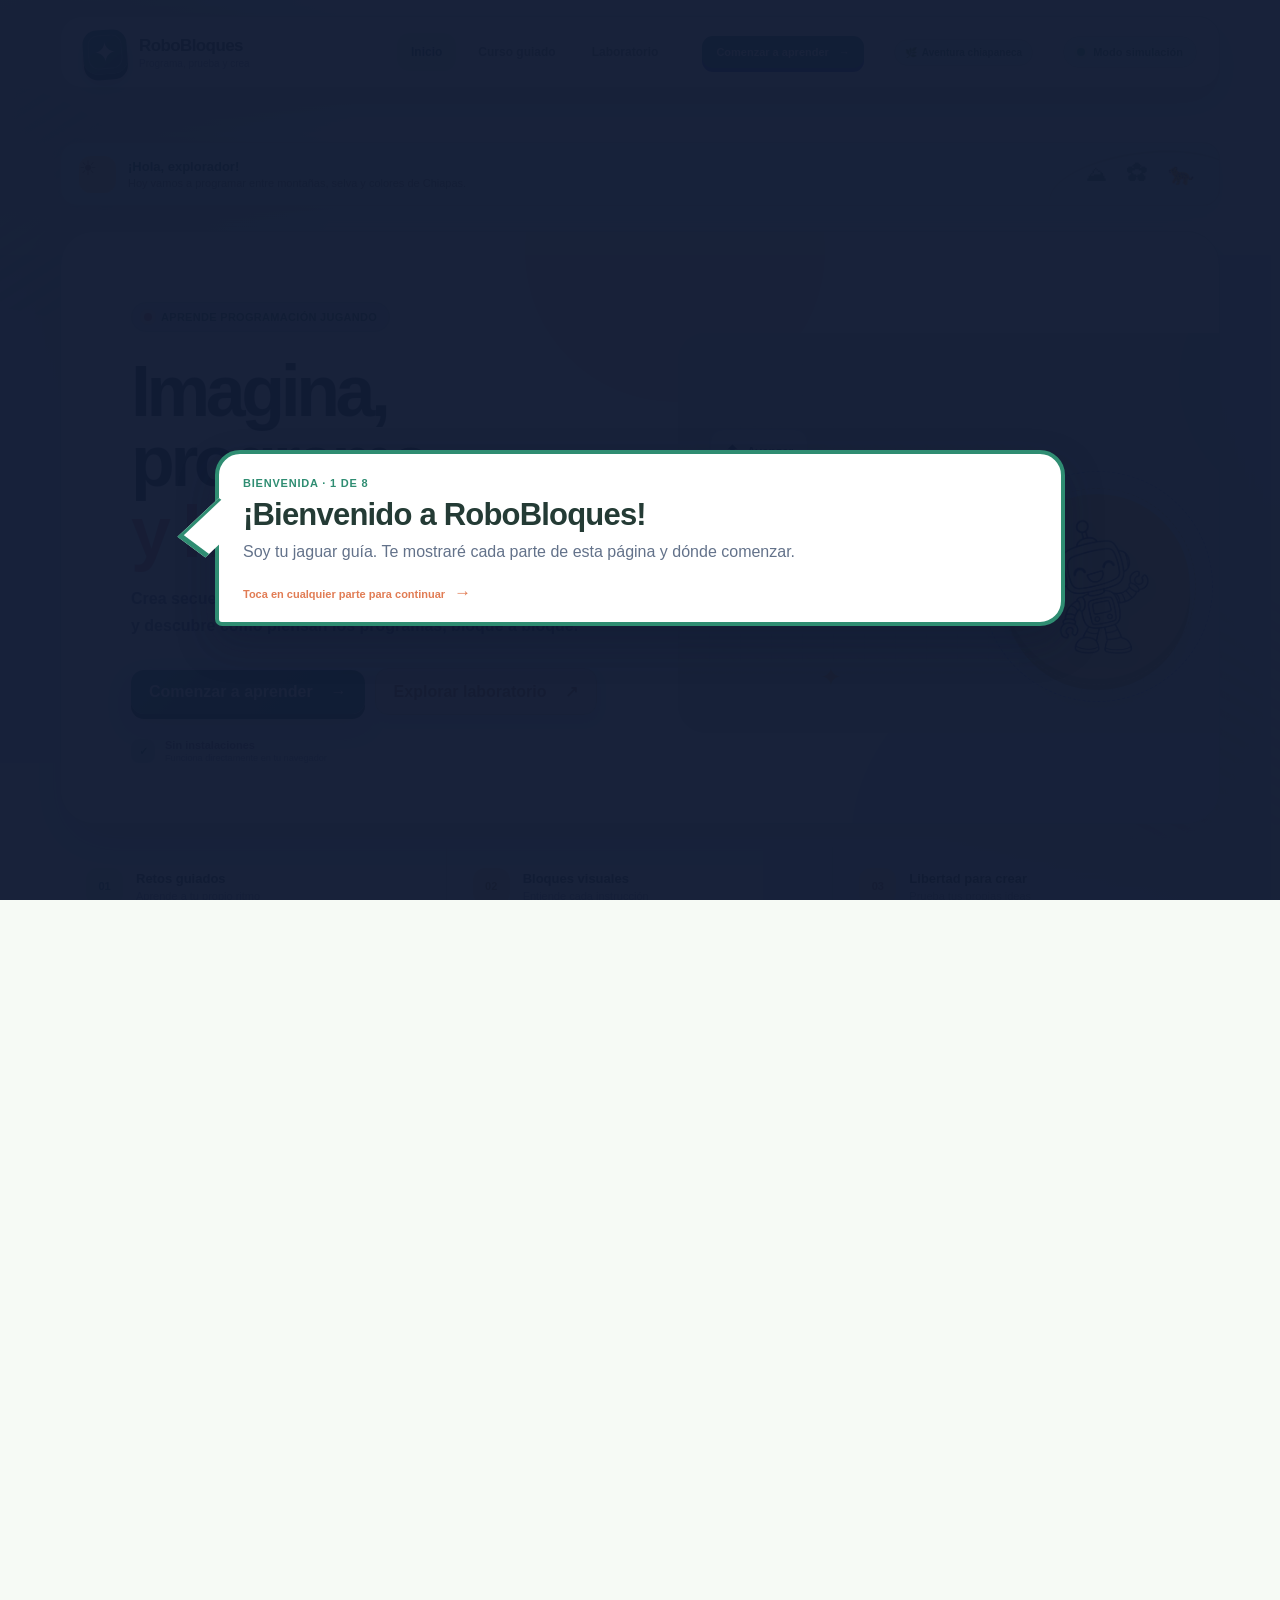
==== commit 02393e07: "Keep tour highlight zones unobscured Co-authored-by: Copilot <223556219+Copilot@users.noreply.github" ====
--- a/index.html
+++ b/index.html
@@ -5,7 +5,7 @@
   <meta name="viewport" content="width=device-width, initial-scale=1.0">
   <meta name="theme-color" content="#287C72">
   <title>RoboBloques | Inicio</title>
-  <link rel="stylesheet" href="css/styles.css?v=20261118-all-screen-fixed-scrims">
+  <link rel="stylesheet" href="css/styles.css?v=20261118-highlight-holes-clean">
 </head>
 <body class="site-redesign jaguar-tour-active">
   <div class="app-shell">
@@ -98,7 +98,7 @@
     </div>
     <div class="jaguar-spotlight" id="jaguar-spotlight" aria-hidden="true"></div>
   </section>
-  <script src="js/welcome.js?v=20261118-mobile-fixed-scrims-all-steps"></script>
-  <script src="js/mobile-tour-layout.js?v=20261118-mobile-fixed-scrims-all-steps"></script>
+  <script src="js/welcome.js?v=20261118-welcome-root-scrim-final"></script>
+  <script src="js/mobile-tour-layout.js?v=20261118-welcome-root-scrim-final"></script>
 </body>
 </html>
--- a/css/styles.css
+++ b/css/styles.css
@@ -542,7 +542,7 @@
 .lesson-guide { position: fixed; z-index: 1000; inset: 0; display: none; }
 .lesson-guide.is-visible { display: block; }
 .lesson-guide-backdrop { position: absolute; z-index: 0; inset: 0; background: rgba(24, 35, 61, .42); pointer-events: auto; }
-.lesson-guide-spotlight { position: absolute; z-index: 1; border: 4px solid var(--yellow); border-radius: 17px; background: rgba(255, 255, 255, .2); box-shadow: 0 0 0 7px rgba(255, 200, 87, .25), 0 5px 0 rgba(231, 169, 50, .18); pointer-events: none; animation: guide-pulse 1.2s ease-in-out infinite; }
+.lesson-guide-spotlight { position: absolute; z-index: 1; border: 4px solid var(--yellow); border-radius: 17px; background: transparent; box-shadow: 0 0 0 7px rgba(255, 200, 87, .25), 0 5px 0 rgba(231, 169, 50, .18); pointer-events: none; animation: guide-pulse 1.2s ease-in-out infinite; }
 .lesson-guide-card { position: absolute; z-index: 2; left: 50%; bottom: 18px; display: grid; justify-items: center; width: min(390px, calc(100% - 28px)); min-height: 212px; padding: 23px 24px 19px; overflow: visible; border: 4px solid #2f8d72; border-radius: 25px 25px 25px 7px; background: #fff; box-shadow: 0 18px 38px rgba(10, 20, 45, .28); text-align: center; transform: translateX(-50%); animation: mentor-card-in .38s ease-out both; }
 .lesson-guide-mentor { position: absolute; z-index: 3; left: -208px; bottom: -8px; width: 240px; height: 300px; object-fit: contain; object-position: bottom center; filter: drop-shadow(0 22px 18px rgba(0, 0, 0, .25)); animation: mentor-pop .65s cubic-bezier(.2, .9, .25, 1.2) both; }
 .lesson-guide-card::before { position: absolute; left: -33px; bottom: 34%; width: 40px; height: 40px; border-left: 4px solid #2f8d72; border-bottom: 4px solid #2f8d72; background: #fff; content: ""; transform: skew(-28deg) rotate(28deg); }
@@ -711,7 +711,8 @@
 @media (max-width: 820px) { .workspace-layout { grid-template-columns: 1fr; }.workspace-layout > .program-panel, .workspace-layout > .stage-column { grid-column: 1; grid-row: auto; }.workspace-layout > .program-panel .library-tabs { display: flex; overflow-x: auto; }.workspace-layout > .program-panel .library-tab { min-width: 105px; text-align: center; }.workspace-layout > .program-panel .action-buttons { grid-template-columns: repeat(auto-fit, minmax(180px, 1fr)); } }
 
 /* Bienvenida del jaguar en la portada */
-.jaguar-welcome { position: fixed; z-index: 20; inset: 0; overflow: hidden; }
+.jaguar-welcome { position: fixed; z-index: 20; inset: 0; overflow: hidden; background: transparent; }
+.jaguar-welcome.is-intro { background: rgba(17, 27, 52, .68); }
 .jaguar-tour-seen .jaguar-welcome { display: none; }
 .jaguar-tour-active { overflow: hidden; height: 100%; overscroll-behavior: none; }
 html.jaguar-tour-active,
@@ -1123,7 +1124,11 @@
   .laboratory-lock-message .button,
   .laboratory-lock-card::before { animation: none; }
 }
-.jaguar-welcome-scrim { position: absolute; z-index: 20; inset: 0; background: rgba(17, 27, 52, .68); animation: jaguar-scrim-in .45s ease both; }
+.jaguar-welcome-scrim { position: absolute; z-index: 20; inset: 0; background: transparent; animation: jaguar-scrim-in .45s ease both; }
+.jaguar-welcome.is-intro .jaguar-welcome-scrim { background: rgba(17, 27, 52, .68); }
+.jaguar-welcome:not(.is-intro) .jaguar-spotlight {
+  box-shadow: 0 0 0 100vmax rgba(17, 27, 52, .68), 0 0 0 7px rgba(255, 209, 102, .38), 0 0 28px rgba(255, 209, 102, .8);
+}
 .jaguar-overlay-panels { position: absolute; z-index: 21; inset: 0; pointer-events: none; }
 .jaguar-overlay-panel { position: fixed; display: block; background: rgba(17, 27, 52, .68); }
 .jaguar-guide { position: absolute; z-index: 23; left: 50%; bottom: 2vh; width: min(700px, 94vw); height: 440px; transform: translateX(-50%); animation: jaguar-arrive .9s cubic-bezier(.2,.8,.25,1) both; }
@@ -4156,6 +4161,10 @@
 @media (max-width: 700px) {
   #jaguar-welcome .jaguar-welcome-scrim {
     z-index: 20 !important;
+    background: transparent !important;
+  }
+
+  #jaguar-welcome.is-intro .jaguar-welcome-scrim {
     background: rgba(17, 27, 52, .68) !important;
   }
 
@@ -4570,7 +4579,7 @@
     border: 4px solid #ffd166;
     border-radius: 16px;
     background: rgba(255, 255, 255, .08);
-    box-shadow: 0 0 0 7px rgba(255, 209, 102, .38), 0 0 28px rgba(255, 209, 102, .8);
+    box-shadow: 0 0 0 100vmax rgba(17, 27, 52, .68), 0 0 0 7px rgba(255, 209, 102, .38), 0 0 28px rgba(255, 209, 102, .8);
     pointer-events: none;
   }
 }
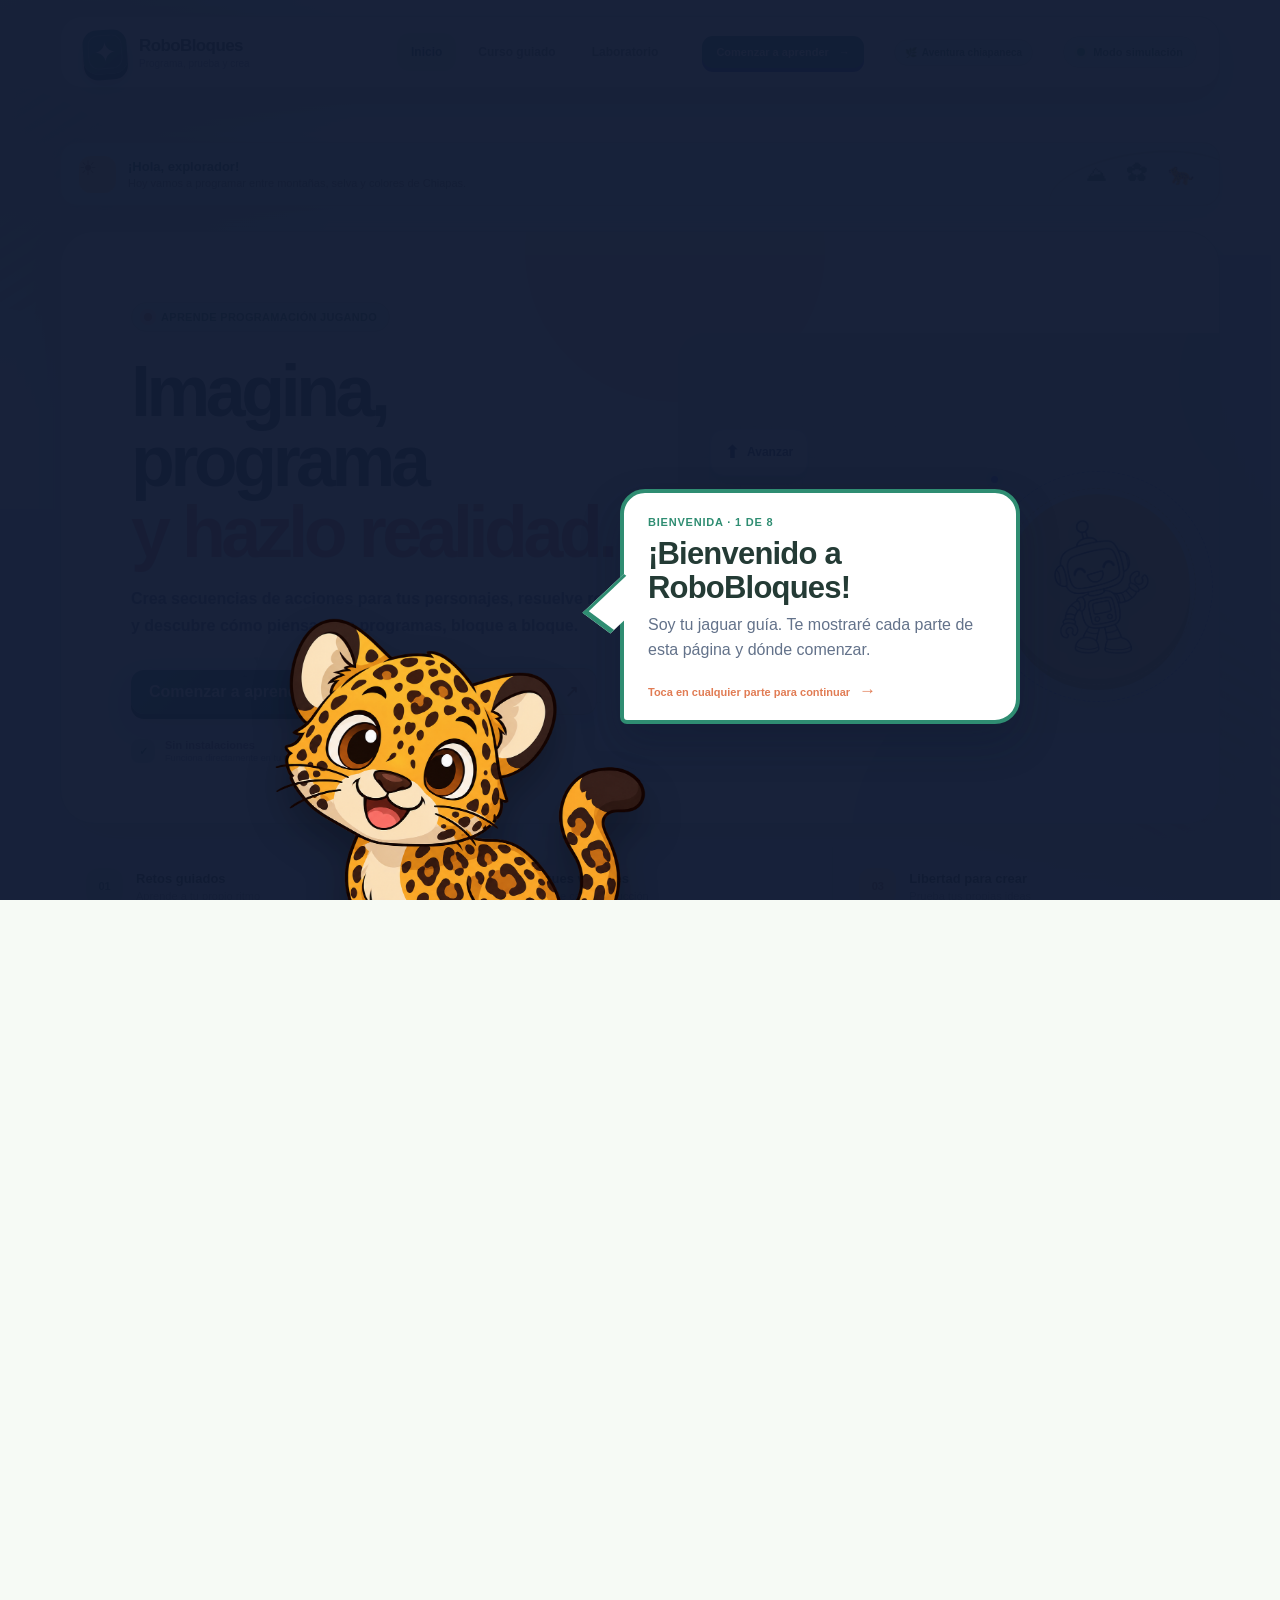
==== commit ba82420c: "Fix course module and mission tour guides Co-authored-by: Copilot <223556219+Copilot@users.noreply.g" ====
--- a/index.html
+++ b/index.html
@@ -5,7 +5,7 @@
   <meta name="viewport" content="width=device-width, initial-scale=1.0">
   <meta name="theme-color" content="#287C72">
   <title>RoboBloques | Inicio</title>
-  <link rel="stylesheet" href="css/styles.css?v=20261118-highlight-holes-clean">
+  <link rel="stylesheet" href="css/styles.css?v=20261118-unified-mobile-tours-v5">
 </head>
 <body class="site-redesign jaguar-tour-active">
   <div class="app-shell">
@@ -98,7 +98,7 @@
     </div>
     <div class="jaguar-spotlight" id="jaguar-spotlight" aria-hidden="true"></div>
   </section>
-  <script src="js/welcome.js?v=20261118-welcome-root-scrim-final"></script>
-  <script src="js/mobile-tour-layout.js?v=20261118-welcome-root-scrim-final"></script>
+  <script src="js/welcome.js?v=20261118-unified-mobile-tours-v5"></script>
+  <script src="js/mobile-tour-layout.js?v=20261118-unified-mobile-tours-v5"></script>
 </body>
 </html>
--- a/css/styles.css
+++ b/css/styles.css
@@ -263,15 +263,6 @@
 .course-character-modal-card .button { width: 100%; }
 .course-character-modal-open { overflow: hidden; }
 @media (max-width: 700px) {
-  .jaguar-mobile-card.is-final {
-    position: fixed !important;
-    top: 14px !important;
-    right: 10px !important;
-    bottom: auto !important;
-    left: 10px !important;
-    transform: none !important;
-  }
-
   .jaguar-guide.is-positioned {
     left: 12px !important;
     right: 12px !important;
@@ -526,7 +517,7 @@
 .lesson-guide.message-refresh .lesson-guide-icon { animation: message-icon-bounce .55s cubic-bezier(.2,.9,.25,1.3) both; }
 .lesson-guide.message-refresh .lesson-guide-step { animation: message-step-glow .7s ease-out both; }
 .lesson-guide.message-refresh .lesson-guide-next { animation: message-button-arrive .5s .12s ease-out both; }
-.lesson-guide.message-refresh .lesson-guide-spotlight { animation: guide-pulse 1.2s ease-in-out infinite, spotlight-arrive .55s ease-out both; }
+.lesson-guide.message-refresh .lesson-guide-spotlight { animation: none; }
 @keyframes message-title-pop { from { opacity: 0; transform: translateY(10px) scale(.9); } to { opacity: 1; transform: translateY(0) scale(1); } }
 @keyframes message-copy-in { from { opacity: 0; transform: translateY(8px); } to { opacity: 1; transform: translateY(0); } }
 @keyframes message-icon-bounce { 0% { opacity: 0; transform: scale(.4) rotate(-18deg); } 70% { opacity: 1; transform: scale(1.18) rotate(8deg); } 100% { transform: scale(1) rotate(0); } }
@@ -541,8 +532,8 @@
 .lesson-content { position: relative; }
 .lesson-guide { position: fixed; z-index: 1000; inset: 0; display: none; }
 .lesson-guide.is-visible { display: block; }
-.lesson-guide-backdrop { position: absolute; z-index: 0; inset: 0; background: rgba(24, 35, 61, .42); pointer-events: auto; }
-.lesson-guide-spotlight { position: absolute; z-index: 1; border: 4px solid var(--yellow); border-radius: 17px; background: transparent; box-shadow: 0 0 0 7px rgba(255, 200, 87, .25), 0 5px 0 rgba(231, 169, 50, .18); pointer-events: none; animation: guide-pulse 1.2s ease-in-out infinite; }
+.lesson-guide-backdrop { position: absolute; z-index: 0; inset: 0; background: transparent; pointer-events: auto; }
+.lesson-guide-spotlight { position: absolute; z-index: 1; border: 4px solid var(--yellow); border-radius: 17px; background: transparent; box-shadow: 0 0 0 100vmax rgba(24, 35, 61, .68), 0 0 0 7px rgba(255, 200, 87, .25), 0 5px 0 rgba(231, 169, 50, .18); pointer-events: none; animation: none; transition: none; }
 .lesson-guide-card { position: absolute; z-index: 2; left: 50%; bottom: 18px; display: grid; justify-items: center; width: min(390px, calc(100% - 28px)); min-height: 212px; padding: 23px 24px 19px; overflow: visible; border: 4px solid #2f8d72; border-radius: 25px 25px 25px 7px; background: #fff; box-shadow: 0 18px 38px rgba(10, 20, 45, .28); text-align: center; transform: translateX(-50%); animation: mentor-card-in .38s ease-out both; }
 .lesson-guide-mentor { position: absolute; z-index: 3; left: -208px; bottom: -8px; width: 240px; height: 300px; object-fit: contain; object-position: bottom center; filter: drop-shadow(0 22px 18px rgba(0, 0, 0, .25)); animation: mentor-pop .65s cubic-bezier(.2, .9, .25, 1.2) both; }
 .lesson-guide-card::before { position: absolute; left: -33px; bottom: 34%; width: 40px; height: 40px; border-left: 4px solid #2f8d72; border-bottom: 4px solid #2f8d72; background: #fff; content: ""; transform: skew(-28deg) rotate(28deg); }
@@ -720,6 +711,101 @@
   overflow: hidden;
   overscroll-behavior: none;
 }
+@media (max-width: 700px) {
+  html.jaguar-tour-active,
+  html.jaguar-tour-active body {
+    height: auto;
+    overflow-x: hidden;
+    overflow-y: auto;
+  }
+}
+
+/* Reglas finales móviles: una sola geometría para Inicio, Curso y Laboratorio. */
+@media (max-width: 700px) {
+  .jaguar-mobile-card,
+  .lesson-mobile-card {
+    position: fixed !important;
+    z-index: 1002 !important;
+    right: 10px !important;
+    bottom: 12px !important;
+    left: 10px !important;
+    width: auto !important;
+    min-height: 190px !important;
+    max-height: calc(100dvh - 24px) !important;
+    box-sizing: border-box !important;
+  }
+
+  .jaguar-mobile-card.is-intro,
+  .jaguar-mobile-card.is-final,
+  .lesson-mobile-card.is-welcome {
+    top: 50% !important;
+    bottom: auto !important;
+    transform: translateY(-50%) !important;
+  }
+
+  .jaguar-mobile-card.is-final {
+    top: 12px !important;
+    transform: none !important;
+  }
+
+  .jaguar-mobile-speech,
+  .lesson-mobile-card {
+    overflow: visible;
+  }
+
+  .jaguar-mobile-speech p,
+  .lesson-mobile-card p {
+    max-height: min(96px, 25dvh);
+    overflow-y: auto;
+  }
+
+  .jaguar-mobile-character {
+    width: 96px !important;
+    height: 96px !important;
+  }
+
+  .laboratory-tour .jaguar-guide,
+  .laboratory-tour .jaguar-guide.is-positioned,
+  .laboratory-tour .jaguar-guide.guide-welcome {
+    position: fixed !important;
+    z-index: 1002 !important;
+    right: 10px !important;
+    left: 10px !important;
+    width: calc(100% - 20px) !important;
+    max-width: none !important;
+    height: min(220px, 30dvh) !important;
+    max-height: 220px !important;
+    transform: none !important;
+  }
+
+  .laboratory-tour .jaguar-guide {
+    top: auto !important;
+    bottom: 12px !important;
+  }
+
+  .laboratory-tour .jaguar-guide.guide-welcome {
+    top: 50% !important;
+    bottom: auto !important;
+    transform: translateY(-50%) !important;
+  }
+
+  .laboratory-tour .jaguar-speech {
+    position: absolute !important;
+    top: 0 !important;
+    right: 0 !important;
+    left: 0 !important;
+    width: 100% !important;
+    max-height: none !important;
+    box-sizing: border-box;
+  }
+
+  .laboratory-tour .jaguar-guide-image {
+    right: 8px !important;
+    bottom: -1px !important;
+    width: 82px !important;
+    height: 82px !important;
+  }
+}
 .laboratory-locked {
   overflow: hidden;
   height: 100%;
@@ -1149,7 +1235,7 @@
 .jaguar-guide-image-right { display: none; }
 .jaguar-guide.looks-right .jaguar-guide-image-left { display: none; }
 .jaguar-guide.looks-right .jaguar-guide-image-right { display: block; }
-.jaguar-spotlight { position: fixed; z-index: 22; border: 3px solid #ffd166; border-radius: 16px; box-shadow: 0 0 0 7px rgba(255, 209, 102, .38), 0 0 28px rgba(255, 209, 102, .8); pointer-events: none; transition: top .5s ease, left .5s ease, width .5s ease, height .5s ease; animation: jaguar-highlight-pulse 1.8s ease-in-out infinite; }
+.jaguar-spotlight { position: fixed; z-index: 22; border: 3px solid #ffd166; border-radius: 16px; box-shadow: 0 0 0 7px rgba(255, 209, 102, .38), 0 0 28px rgba(255, 209, 102, .8); pointer-events: none; transition: none; animation: none; }
 .jaguar-speech { position: absolute; z-index: 3; top: 8%; left: 330px; width: 350px; padding: 23px 24px 19px; border: 4px solid #2f8d72; border-radius: 25px 25px 25px 7px; color: #203752; background: #fff; box-shadow: 0 18px 38px rgba(10, 20, 45, .28); animation: jaguar-bubble-in .45s .55s ease both; }
 .jaguar-guide.guide-welcome .jaguar-speech,
 .jaguar-guide.is-positioned .jaguar-speech { animation: jaguar-bubble-in .45s ease both, jaguar-bubble-float 3.6s .55s ease-in-out infinite; }
@@ -1200,7 +1286,7 @@
     animation: jaguar-bubble-in .45s ease both, jaguar-bubble-float 3.6s .55s ease-in-out infinite !important;
   }
   .jaguar-speech-tail { animation: jaguar-tail-pulse 2.2s ease-in-out infinite !important; }
-  .jaguar-spotlight { animation: jaguar-highlight-pulse 1.8s ease-in-out infinite !important; }
+  .jaguar-spotlight { animation: none !important; transition: none !important; }
   .jaguar-welcome.is-dismissed { transition: none; }
 }
 
@@ -4187,17 +4273,6 @@
     pointer-events: none;
   }
 
-  .jaguar-mobile-card.is-intro {
-    bottom: auto;
-    top: 50%;
-    transform: translateY(-50%);
-  }
-
-  .jaguar-mobile-card.is-final {
-    bottom: auto;
-    top: 14px;
-  }
-
   .jaguar-mobile-speech {
     position: absolute;
     z-index: 2;
@@ -4489,11 +4564,33 @@
   }
 }
 
+/* Las zonas resaltadas permanecen fijas: las tarjetas pueden animarse, no los halos. */
+.jaguar-spotlight,
+.jaguar-mobile-spotlight,
+.lesson-guide-spotlight {
+  animation: none !important;
+  transition: none !important;
+  transform: none !important;
+}
+
 /* Tarjeta independiente para las guías del Curso en móvil. */
 @media (max-width: 700px) {
+  .lesson-mobile-spotlight {
+    position: fixed;
+    z-index: 1001;
+    display: none;
+    border: 4px solid #ffd166;
+    border-radius: 17px;
+    background: transparent;
+    box-shadow: 0 0 0 100vmax rgba(18, 24, 58, .68), 0 0 0 7px rgba(255, 200, 87, .25), 0 5px 0 rgba(231, 169, 50, .18);
+    pointer-events: none;
+    animation: none;
+    transition: none;
+  }
+
   .lesson-guide-backdrop {
     z-index: 0;
-    background: rgba(18, 24, 58, .68) !important;
+    background: transparent !important;
   }
 
   .lesson-success-scrim,
@@ -4568,6 +4665,21 @@
 }
 
 @media (max-width: 700px) {
+  html.jaguar-tour-active,
+  html.jaguar-tour-active body,
+  body.jaguar-tour-active {
+    height: 100dvh !important;
+    max-height: none !important;
+    overflow-x: hidden !important;
+    overflow-y: auto !important;
+  }
+
+  body.jaguar-tour-active .app-shell {
+    height: 100dvh !important;
+    overflow-x: hidden !important;
+    overflow-y: auto !important;
+  }
+
   #jaguar-welcome .jaguar-spotlight {
     display: none !important;
   }
@@ -4581,5 +4693,7 @@
     background: rgba(255, 255, 255, .08);
     box-shadow: 0 0 0 100vmax rgba(17, 27, 52, .68), 0 0 0 7px rgba(255, 209, 102, .38), 0 0 28px rgba(255, 209, 102, .8);
     pointer-events: none;
-  }
-}
+    animation: none;
+    transition: none;
+  }
+}
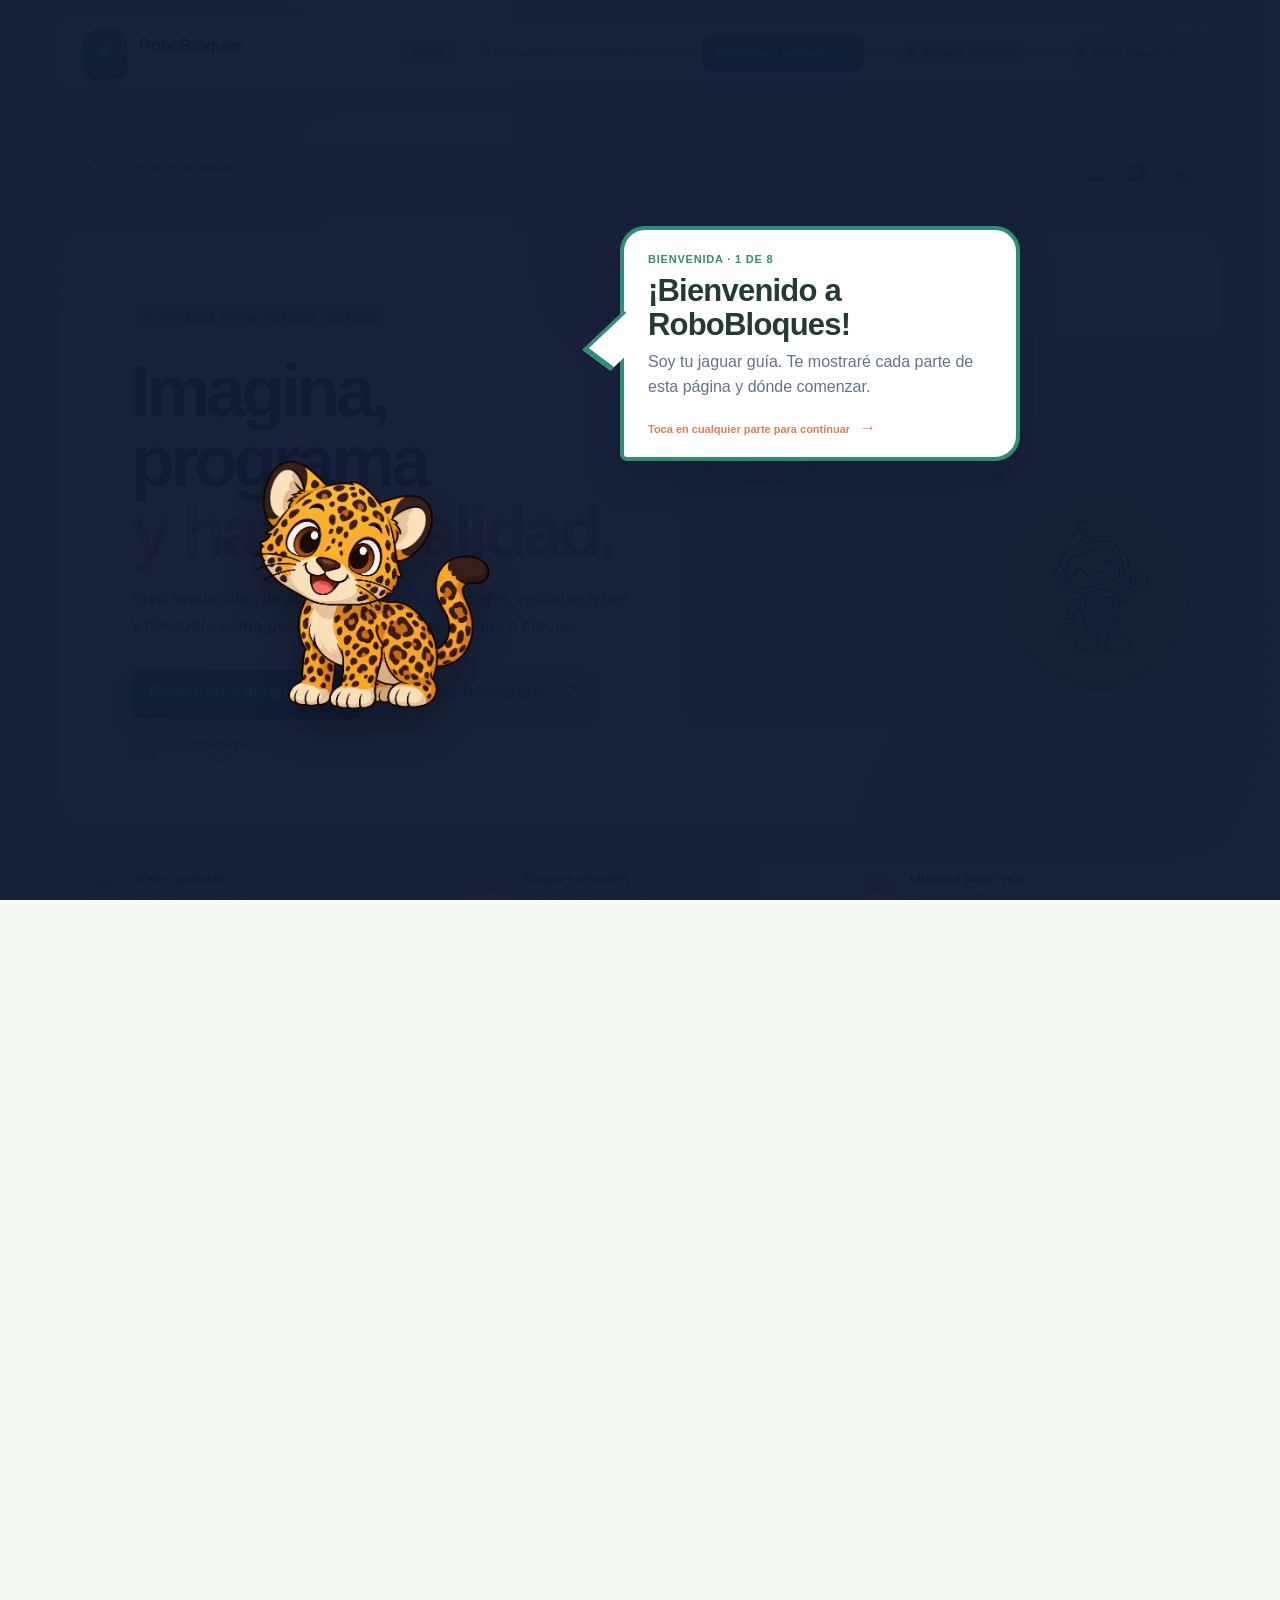
==== commit a2814a9c: "Fix desktop welcome character fit Co-authored-by: Copilot <223556219+Copilot@users.noreply.github.co" ====
--- a/index.html
+++ b/index.html
@@ -5,7 +5,7 @@
   <meta name="viewport" content="width=device-width, initial-scale=1.0">
   <meta name="theme-color" content="#287C72">
   <title>RoboBloques | Inicio</title>
-  <link rel="stylesheet" href="css/styles.css?v=20261118-unified-mobile-tours-v5">
+  <link rel="stylesheet" href="css/styles.css?v=20261118-welcome-character-fit-v16">
 </head>
 <body class="site-redesign jaguar-tour-active">
   <div class="app-shell">
@@ -98,7 +98,7 @@
     </div>
     <div class="jaguar-spotlight" id="jaguar-spotlight" aria-hidden="true"></div>
   </section>
-  <script src="js/welcome.js?v=20261118-unified-mobile-tours-v5"></script>
-  <script src="js/mobile-tour-layout.js?v=20261118-unified-mobile-tours-v5"></script>
+  <script src="js/welcome.js?v=20261118-welcome-character-fit-v16"></script>
+  <script src="js/mobile-tour-layout.js?v=20261118-welcome-character-fit-v16"></script>
 </body>
 </html>
--- a/css/styles.css
+++ b/css/styles.css
@@ -4697,3 +4697,24 @@
     transition: none;
   }
 }
+
+/* Presentación inicial: el personaje nunca excede el alto del navegador. */
+@media (min-width: 701px) {
+  #jaguar-welcome .jaguar-guide.guide-welcome {
+    left: 50% !important;
+    right: auto !important;
+    top: 50% !important;
+    bottom: auto !important;
+    height: min(520px, calc(100dvh - 48px));
+    transform: translate(-50%, -50%) !important;
+  }
+
+  #jaguar-welcome .jaguar-guide.guide-welcome .jaguar-guide-image {
+    left: 0 !important;
+    right: auto !important;
+    bottom: 0 !important;
+    width: min(300px, 28vw);
+    height: min(400px, 52dvh);
+    max-height: min(400px, 52dvh);
+  }
+}
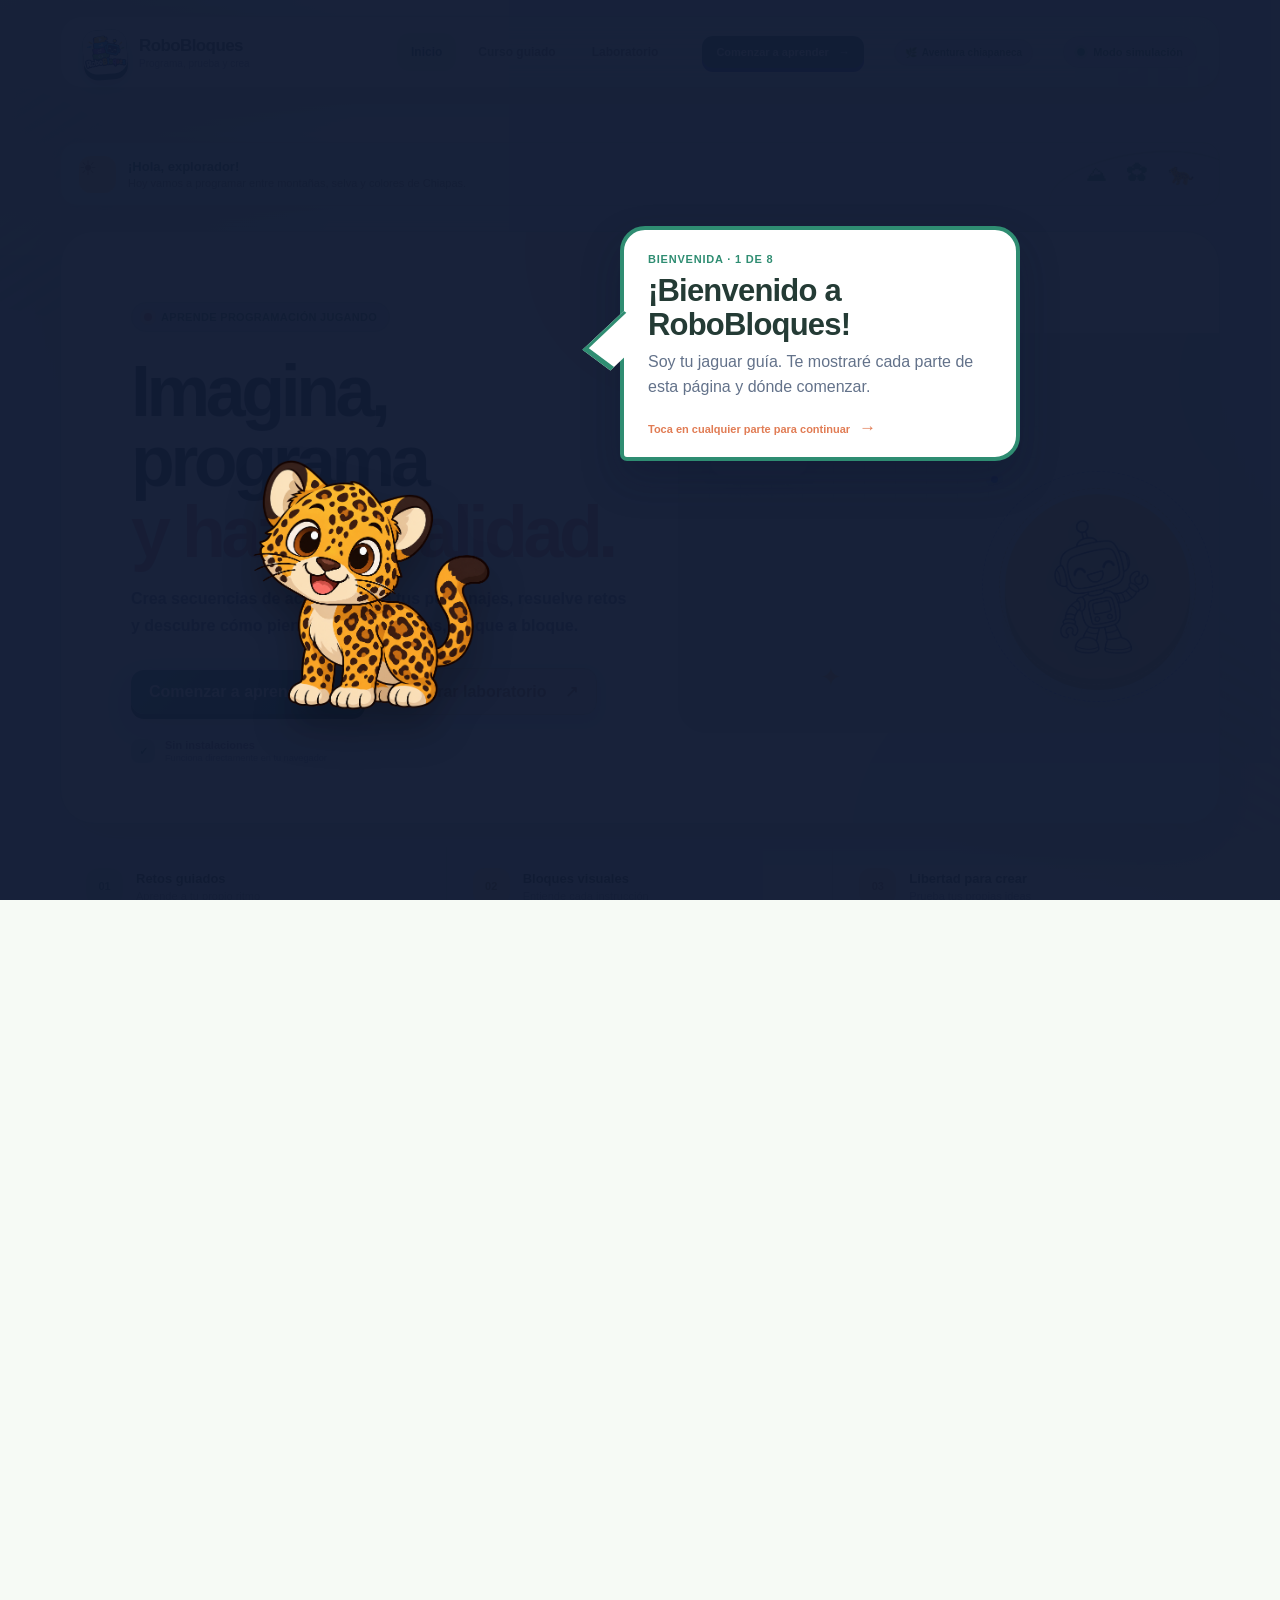
==== commit b483364e: "Add RoboBloques logo across the site Co-authored-by: Copilot <223556219+Copilot@users.noreply.github" ====
--- a/index.html
+++ b/index.html
@@ -4,6 +4,9 @@
   <meta charset="UTF-8">
   <meta name="viewport" content="width=device-width, initial-scale=1.0">
   <meta name="theme-color" content="#287C72">
+  <link rel="icon" type="image/png" href="Recursos/Logo.png">
+  <link rel="shortcut icon" type="image/png" href="Recursos/Logo.png">
+  <link rel="apple-touch-icon" href="Recursos/Logo.png">
   <title>RoboBloques | Inicio</title>
   <link rel="stylesheet" href="css/styles.css?v=20261118-welcome-character-fit-v16">
 </head>
@@ -11,7 +14,7 @@
   <div class="app-shell">
     <header class="topbar">
       <a class="brand" href="index.html" aria-label="RoboBloques, ir al inicio">
-        <span class="brand-mark brand-mark-css" aria-hidden="true">✦</span>
+        <span class="brand-mark brand-mark-css"><img src="Recursos/Logo.png" alt="Logo de RoboBloques"></span>
         <span><strong>RoboBloques</strong><small>Programa, prueba y crea</small></span>
       </a>
       <nav class="main-nav" aria-label="Navegación principal">
--- a/css/styles.css
+++ b/css/styles.css
@@ -190,7 +190,7 @@
 .topbar { height: 76px; display: flex; align-items: center; gap: 36px; padding: 0 max(24px, calc((100% - 1180px) / 2)); background: var(--white); border-bottom: 1px solid var(--line); }
 .brand { display: flex; align-items: center; gap: 10px; margin-right: auto; }
 .brand-mark { display: grid; place-items: center; width: 48px; height: 48px; overflow: hidden; border-radius: 14px; background: var(--lavender); font-size: 25px; }
-.brand-mark img { display: block; width: 100%; height: 100%; object-fit: cover; }
+.brand-mark img { display: block; width: 100%; height: 100%; object-fit: contain; }
 .brand strong, .brand small { display: block; }
 .brand strong { font-size: 18px; letter-spacing: -.4px; }
 .brand small { color: var(--muted); font-size: 11px; margin-top: 2px; }
@@ -534,7 +534,7 @@
 .lesson-guide.is-visible { display: block; }
 .lesson-guide-backdrop { position: absolute; z-index: 0; inset: 0; background: transparent; pointer-events: auto; }
 .lesson-guide-spotlight { position: absolute; z-index: 1; border: 4px solid var(--yellow); border-radius: 17px; background: transparent; box-shadow: 0 0 0 100vmax rgba(24, 35, 61, .68), 0 0 0 7px rgba(255, 200, 87, .25), 0 5px 0 rgba(231, 169, 50, .18); pointer-events: none; animation: none; transition: none; }
-.lesson-guide-card { position: absolute; z-index: 2; left: 50%; bottom: 18px; display: grid; justify-items: center; width: min(390px, calc(100% - 28px)); min-height: 212px; padding: 23px 24px 19px; overflow: visible; border: 4px solid #2f8d72; border-radius: 25px 25px 25px 7px; background: #fff; box-shadow: 0 18px 38px rgba(10, 20, 45, .28); text-align: center; transform: translateX(-50%); animation: mentor-card-in .38s ease-out both; }
+.lesson-guide-card { position: absolute; z-index: 2; left: 50%; bottom: 18px; display: grid; justify-items: center; box-sizing: border-box; width: min(390px, calc(100% - 28px)); min-height: 212px; padding: 23px 24px 19px; overflow: visible; border: 4px solid #2f8d72; border-radius: 25px 25px 25px 7px; background: #fff; box-shadow: 0 18px 38px rgba(10, 20, 45, .28); text-align: center; transform: translateX(-50%); animation: mentor-card-in .38s ease-out both; }
 .lesson-guide-mentor { position: absolute; z-index: 3; left: -208px; bottom: -8px; width: 240px; height: 300px; object-fit: contain; object-position: bottom center; filter: drop-shadow(0 22px 18px rgba(0, 0, 0, .25)); animation: mentor-pop .65s cubic-bezier(.2, .9, .25, 1.2) both; }
 .lesson-guide-card::before { position: absolute; left: -33px; bottom: 34%; width: 40px; height: 40px; border-left: 4px solid #2f8d72; border-bottom: 4px solid #2f8d72; background: #fff; content: ""; transform: skew(-28deg) rotate(28deg); }
 .lesson-guide.is-welcome .lesson-guide-card { width: min(620px, calc(100% - 34px)); min-height: 290px; padding: 27px 30px 23px 210px; }
@@ -551,6 +551,14 @@
 .lesson-guide-card h3 { margin: 5px 0 4px; color: var(--ink); font-size: 19px; }
 .lesson-guide-card p { max-width: 285px; margin: 0 0 11px; color: var(--muted); font-size: 12px; line-height: 1.4; }
 .lesson-guide-card .button { padding: 9px 15px; font-size: 12px; }
+@media (min-width: 701px) and (max-width: 1100px) {
+  .lesson-guide-card { width: min(390px, calc(100% - 180px)); }
+  .lesson-guide-mentor { left: -154px; width: 178px; height: 230px; }
+  .lesson-guide-card::before { left: -25px; width: 34px; height: 34px; }
+  .lesson-guide.is-welcome .lesson-guide-card { width: min(560px, calc(100% - 180px)); min-height: 270px; padding-left: 180px; }
+  .lesson-guide.is-welcome .lesson-guide-mentor { left: -170px; width: 220px; height: 330px; }
+  .lesson-guide-card p { max-width: 320px; }
+}
 @keyframes mentor-card-in { from { opacity: 0; transform: translateX(-50%) translateY(16px) scale(.96); } to { opacity: 1; transform: translateX(-50%) translateY(0) scale(1); } }
 @keyframes guide-card-in { from { opacity: 0; transform: translateY(16px) scale(.96); } to { opacity: 1; transform: translateY(0) scale(1); } }
 @keyframes welcome-card-in { from { opacity: 0; box-shadow: 0 18px 38px rgba(10, 20, 45, .08); } to { opacity: 1; box-shadow: 0 18px 38px rgba(10, 20, 45, .28); } }
@@ -2531,7 +2539,8 @@
   .home-proof-row > div:last-child { border-bottom: 0; }
   .home-demo-section, .home-process { grid-template-columns: 1fr; gap: 24px; }
   .home-demo-section { margin-bottom: 64px; }
-  .demo-heading h2 { font-size: 32px; letter-spacing: -1.4px; }
+  .demo-heading h2 { font-size: 26px; letter-spacing: -1px; }
+  .demo-heading p { font-size: 18px; }
   .product-demo { grid-template-columns: 1fr; gap: 10px; padding: 10px; border-radius: 20px; }
   .demo-code-panel { padding: 12px; }
   .demo-stage { min-height: 185px; }
@@ -3384,7 +3393,7 @@
 @keyframes home-block-drift { 50% { transform: translateY(-7px); } }
 .hero-path-dot { position: absolute; width: 7px; height: 7px; border-radius: 50%; background: #4f6ef7; box-shadow: 0 0 0 5px rgba(79,110,247,.12); }.path-dot-one { top: 143px; left: 44%; }.path-dot-two { right: 17%; bottom: 151px; background: #32c5b4; box-shadow: 0 0 0 5px rgba(50,197,180,.14); }.hero-star { position: absolute; color: #ffbd4a; font-size: 26px; }.hero-star-one { left: 20%; bottom: 40px; }.hero-star-two { right: 18%; top: 150px; color: #ff7f73; font-size: 17px; }
 .site-redesign .home-proof-row { display: grid; grid-template-columns: repeat(3, 1fr); margin: 23px 0 94px; border-bottom: 1px solid #dfe5f1; }.home-proof-row > div { display: flex; align-items: center; gap: 13px; min-height: 78px; padding: 0 26px; border-right: 1px solid #dfe5f1; }.home-proof-row > div:last-child { border-right: 0; }.proof-icon { display: grid; place-items: center; width: 37px; height: 37px; border-radius: 12px; font-size: 11px; font-weight: 900; }.proof-blue { color: #4c5ee8; background: #e8ecff; }.proof-yellow { color: #97650c; background: #fff0c7; }.proof-green { color: #23805b; background: #d9f5e8; }.home-proof-row p { margin: 0; }.home-proof-row strong, .home-proof-row small { display: block; }.home-proof-row strong { color: var(--ink); font-size: 13px; }.home-proof-row small { margin-top: 4px; color: #8994a9; font-size: 11px; }
-.home-demo-section { display: grid; grid-template-columns: .72fr 1.28fr; gap: 56px; align-items: center; margin-bottom: 110px; }.demo-heading h2 { margin: 12px 0 14px; font-size: clamp(31px, 3.6vw, 47px); line-height: 1.05; letter-spacing: -2px; }.demo-heading h2 span { color: #f17a67; }.demo-heading p { max-width: 340px; color: var(--muted); line-height: 1.65; }
+.home-demo-section { display: grid; grid-template-columns: .72fr 1.28fr; gap: 56px; align-items: center; margin-bottom: 110px; }.demo-heading h2 { margin: 12px 0 14px; font-size: clamp(28px, 3vw, 40px); line-height: 1.08; letter-spacing: -1.2px; }.demo-heading h2 span { color: #f17a67; }.demo-heading p { max-width: 340px; color: var(--muted); font-size: 18px; line-height: 1.55; }
 .product-demo { display: grid; grid-template-columns: .86fr 1.14fr; gap: 13px; padding: 14px; border: 1px solid #dce3f0; border-radius: 26px; background: #fff; box-shadow: 0 18px 38px rgba(35,53,95,.09); }.demo-code-panel { padding: 15px; border-radius: 17px; background: #f4f6fc; }.demo-panel-label { display: flex; justify-content: space-between; margin: 0 3px 14px; color: #7a879e; font-size: 10px; font-weight: 800; text-transform: uppercase; }.demo-panel-label b { color: #4c5ee8; }.demo-block { display: flex; align-items: center; gap: 9px; min-height: 51px; padding: 8px 10px; border-radius: 11px; color: #23395b; background: #fff; box-shadow: 0 4px 9px rgba(35,53,95,.07); }.demo-block i { display: grid; place-items: center; width: 27px; height: 27px; border-radius: 8px; color: #fff; background: #4f6ef7; font-style: normal; }.demo-turn i { background: #ff7f73; }.demo-wait i { color: #815b13; background: #ffd166; }.demo-block span { flex: 1; }.demo-block strong, .demo-block small { display: block; }.demo-block strong { font-size: 11px; }.demo-block small { margin-top: 3px; color: #8994a9; font-size: 9px; }.demo-block > b { color: #b5bfd0; font-size: 10px; }.demo-connector { width: 2px; height: 10px; margin: 0 auto; background: #9eaae1; }
 .demo-stage { position: relative; min-height: 198px; overflow: hidden; border-radius: 17px; background: linear-gradient(#e8f4ff, #effaf6); }.demo-stage-label { position: absolute; top: 13px; left: 15px; z-index: 2; color: #718097; font-size: 10px; font-weight: 800; text-transform: uppercase; }.demo-stage::after { position: absolute; right: -30px; bottom: -48px; width: 190px; height: 120px; border: 1px dashed #7bcdb5; border-radius: 50%; transform: rotate(-12deg); content: ""; }.demo-stage img { position: absolute; z-index: 2; bottom: 18px; left: 26%; width: 93px; height: 93px; object-fit: contain; animation: demo-robot-hop 3s ease-in-out infinite; }.demo-cloud { position: absolute; width: 47px; height: 15px; border-radius: 20px; background: rgba(255,255,255,.8); }.cloud-one { top: 52px; right: 19%; }.cloud-two { top: 78px; left: 16%; width: 31px; }.demo-track-line { position: absolute; right: 17%; bottom: 36px; width: 110px; border-top: 2px dashed #9bb6dc; transform: rotate(-16deg); }.demo-goal { position: absolute; z-index: 1; right: 16%; bottom: 55px; display: grid; place-items: center; width: 25px; height: 25px; border-radius: 50%; color: #db9d2d; background: #fff2c7; }.demo-speech { position: absolute; top: 52px; right: 11px; padding: 7px 9px; border-radius: 9px; color: #4d6381; background: #fff; font-size: 9px; box-shadow: 0 4px 10px rgba(35,53,95,.07); }.demo-result { grid-column: 1 / -1; display: flex; align-items: center; gap: 10px; padding: 11px 13px; border-top: 1px solid #edf0f5; }.demo-result-icon { display: grid; place-items: center; width: 27px; height: 27px; border-radius: 50%; color: #23805b; background: #d8f4e9; font-weight: 900; }.demo-result strong, .demo-result p { margin: 0; }.demo-result strong { font-size: 11px; }.demo-result p { color: #8792a7; font-size: 10px; }.demo-result a { margin-left: auto; color: #4c5ee8; font-size: 10px; font-weight: 800; white-space: nowrap; }.demo-result a:hover { color: #3546c5; }
 @keyframes demo-robot-hop { 50% { transform: translateX(17px); } }
@@ -3395,7 +3404,8 @@
   .site-redesign .header-cta { display: none; }.site-redesign .home-hero-new { grid-template-columns: 1fr 1fr; padding: 52px 44px; }.site-redesign .home-hero-new h1 { font-size: clamp(43px, 6vw, 62px); }.hero-lab-visual { min-height: 360px; }.home-demo-section { gap: 30px; }.learning-mode { grid-template-columns: 145px 1fr; }.home-process { gap: 40px; padding: 40px; }
 }
 @media (max-width: 700px) {
-  .site-redesign .home-hero-new { display: block; padding: 42px 27px 25px; }.site-redesign .home-hero-new h1 { font-size: clamp(44px, 12vw, 61px); letter-spacing: -3px; }.site-redesign .home-hero-new .home-helper { font-size: 15px; }.hero-lab-visual { min-height: 310px; margin-top: 28px; }.hero-robot-platform { right: 28%; transform: scale(.86); }.hero-block-a { left: 16px; }.hero-block-b { right: 15px; }.hero-block-c { right: 12px; bottom: 40px; }.site-redesign .home-proof-row { grid-template-columns: 1fr; margin-bottom: 70px; }.home-proof-row > div { min-height: 64px; border-right: 0; border-bottom: 1px solid #dfe5f1; padding: 0 10px; }.home-proof-row > div:last-child { border-bottom: 0; }.home-demo-section { grid-template-columns: 1fr; margin-bottom: 75px; }.demo-heading h2 { font-size: 35px; }.product-demo { grid-template-columns: 1fr; }.demo-result { grid-column: auto; flex-wrap: wrap; }.demo-result a { width: 100%; margin-left: 37px; }.learning-modes { grid-template-columns: 1fr; }.learning-mode { grid-template-columns: 135px 1fr; min-height: 225px; }.mode-copy { padding: 23px 18px; }.mode-copy h3 { font-size: 21px; }.mode-copy p { font-size: 12px; }.home-process { grid-template-columns: 1fr; gap: 25px; margin-bottom: 70px; padding: 31px 25px; }.process-intro h2 { font-size: 32px; }.home-final-cta { align-items: flex-start; flex-direction: column; padding: 31px 25px; }.final-actions { width: 100%; }.final-actions .button { flex: 1; }
+  .site-redesign .home-hero-new { display: block; padding: 42px 27px 25px; }.site-redesign .home-hero-new h1 { font-size: clamp(44px, 12vw, 61px); letter-spacing: -3px; }.site-redesign .home-hero-new .home-helper { font-size: 15px; }.hero-lab-visual { min-height: 310px; margin-top: 28px; }.hero-robot-platform { right: 28%; transform: scale(.86); }.hero-block-a { left: 16px; }.hero-block-b { right: 15px; }.hero-block-c { right: 12px; bottom: 40px; }.site-redesign .home-proof-row { grid-template-columns: 1fr; margin-bottom: 70px; }.home-proof-row > div { min-height: 64px; border-right: 0; border-bottom: 1px solid #dfe5f1; padding: 0 10px; }.home-proof-row > div:last-child { border-bottom: 0; }.home-demo-section { grid-template-columns: 1fr; margin-bottom: 75px; }  .demo-heading h2 { font-size: 29px; letter-spacing: -1px; }
+  .demo-heading p { font-size: 18px; }.product-demo { grid-template-columns: 1fr; }.demo-result { grid-column: auto; flex-wrap: wrap; }.demo-result a { width: 100%; margin-left: 37px; }.learning-modes { grid-template-columns: 1fr; }.learning-mode { grid-template-columns: 135px 1fr; min-height: 225px; }.mode-copy { padding: 23px 18px; }.mode-copy h3 { font-size: 21px; }.mode-copy p { font-size: 12px; }.home-process { grid-template-columns: 1fr; gap: 25px; margin-bottom: 70px; padding: 31px 25px; }.process-intro h2 { font-size: 32px; }.home-final-cta { align-items: flex-start; flex-direction: column; padding: 31px 25px; }.final-actions { width: 100%; }.final-actions .button { flex: 1; }
 }
 @media (max-width: 430px) {
   .site-redesign .home-hero-new .home-hero-actions { display: grid; }.site-redesign .home-hero-new .home-hero-actions .button { width: 100%; }.hero-lab-visual { min-height: 275px; }.hero-robot-platform { right: 24%; bottom: 40px; transform: scale(.7); }.hero-block { padding: 9px 10px; font-size: 10px; }.hero-block-a { top: 68px; }.hero-block-b { top: 25px; }.hero-block-c { bottom: 26px; }.demo-stage { min-height: 175px; }.demo-stage img { left: 20%; }.demo-result p { width: calc(100% - 40px); }.learning-mode { grid-template-columns: 108px 1fr; }.mode-copy { padding: 20px 14px; }.mode-copy p { line-height: 1.45; }.mode-meta { margin-bottom: 15px; font-size: 9px; }.mode-sun { left: 17px; }.mode-step-one { right: 61px; }.mode-step-two { right: 29px; }.mode-step-three { right: 9px; }.mode-lab-circle { left: 12px; }.mode-lab-block.lab-block-one { left: 5px; }.mode-lab-block.lab-block-two { right: 5px; }.mode-lab-block.lab-block-three { right: 28px; }.home-final-cta h2 { font-size: 26px; }.final-actions .button { flex: none; width: 100%; }
@@ -4650,9 +4660,7 @@
   }
 
   .lesson-mobile-card p {
-    max-height: 92px;
     margin: 0 0 10px;
-    overflow-y: auto;
     color: var(--muted);
     font-size: 12px;
     line-height: 1.38;
